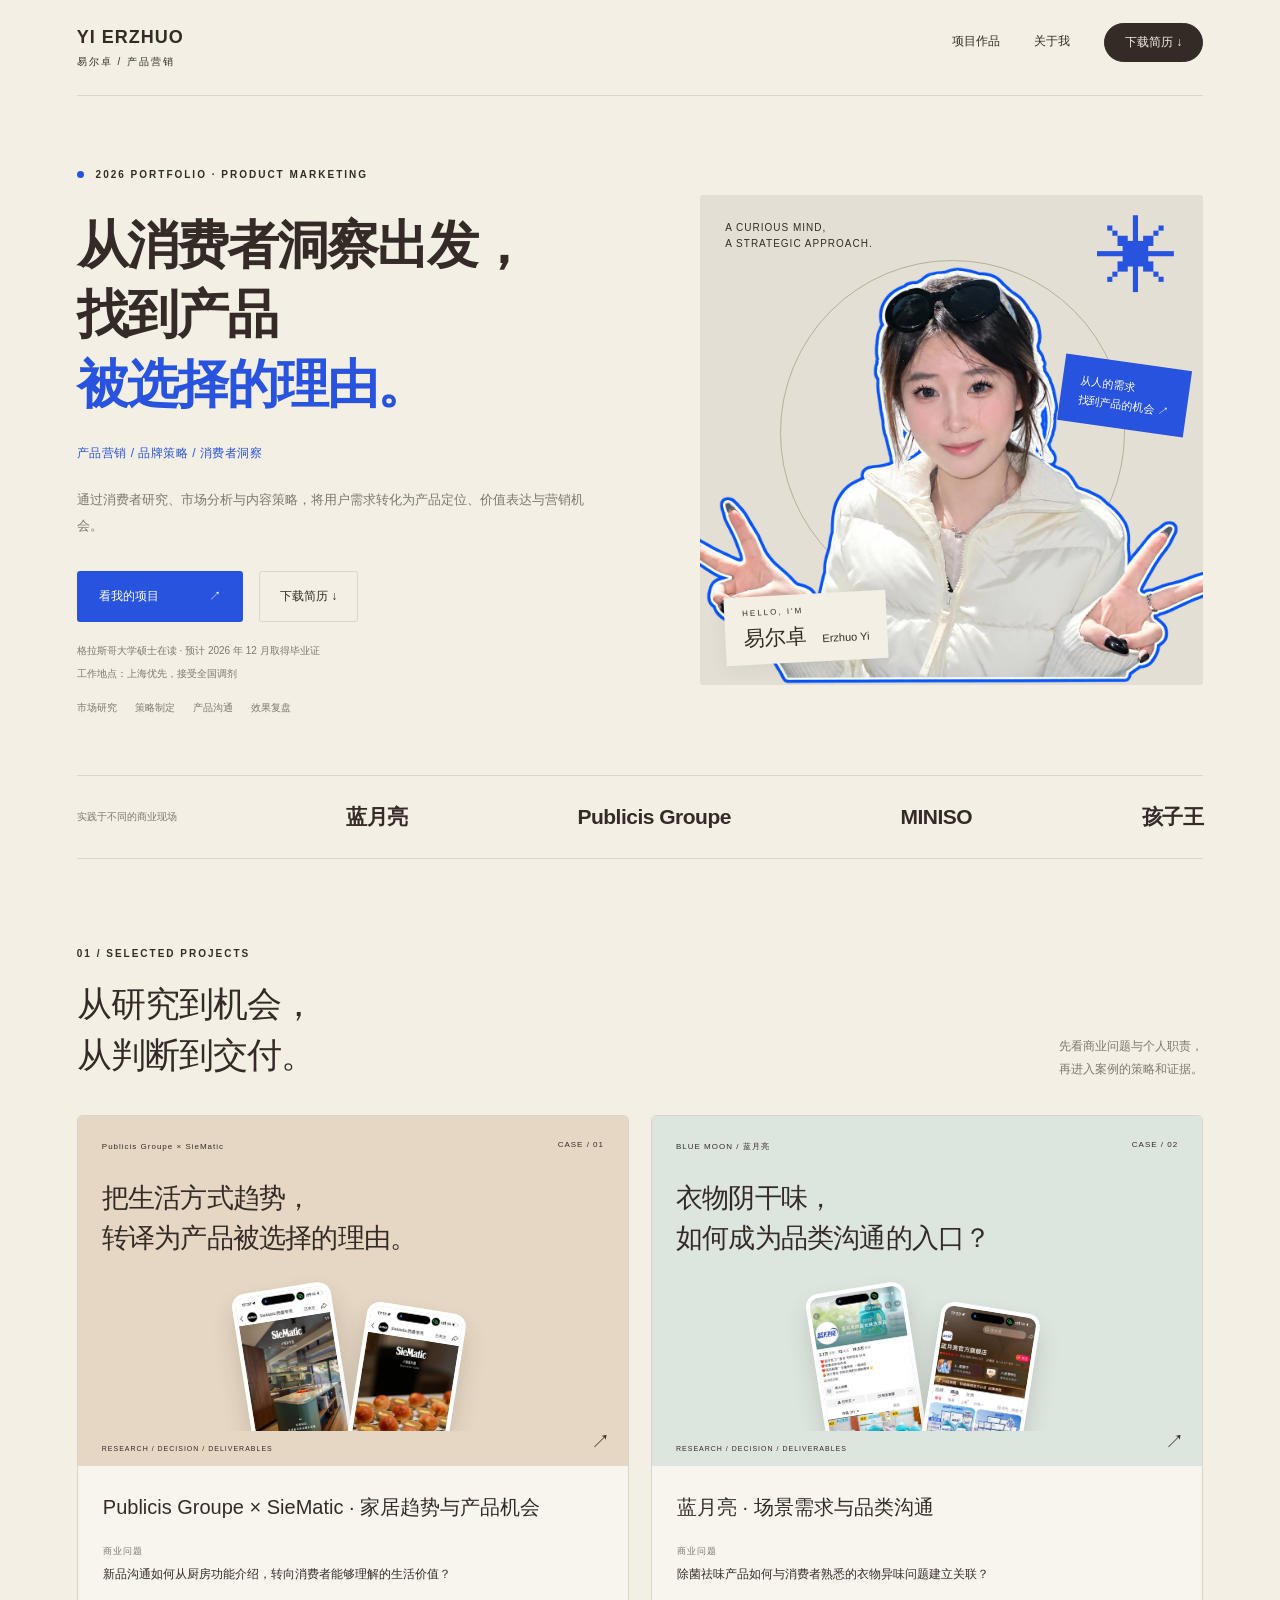
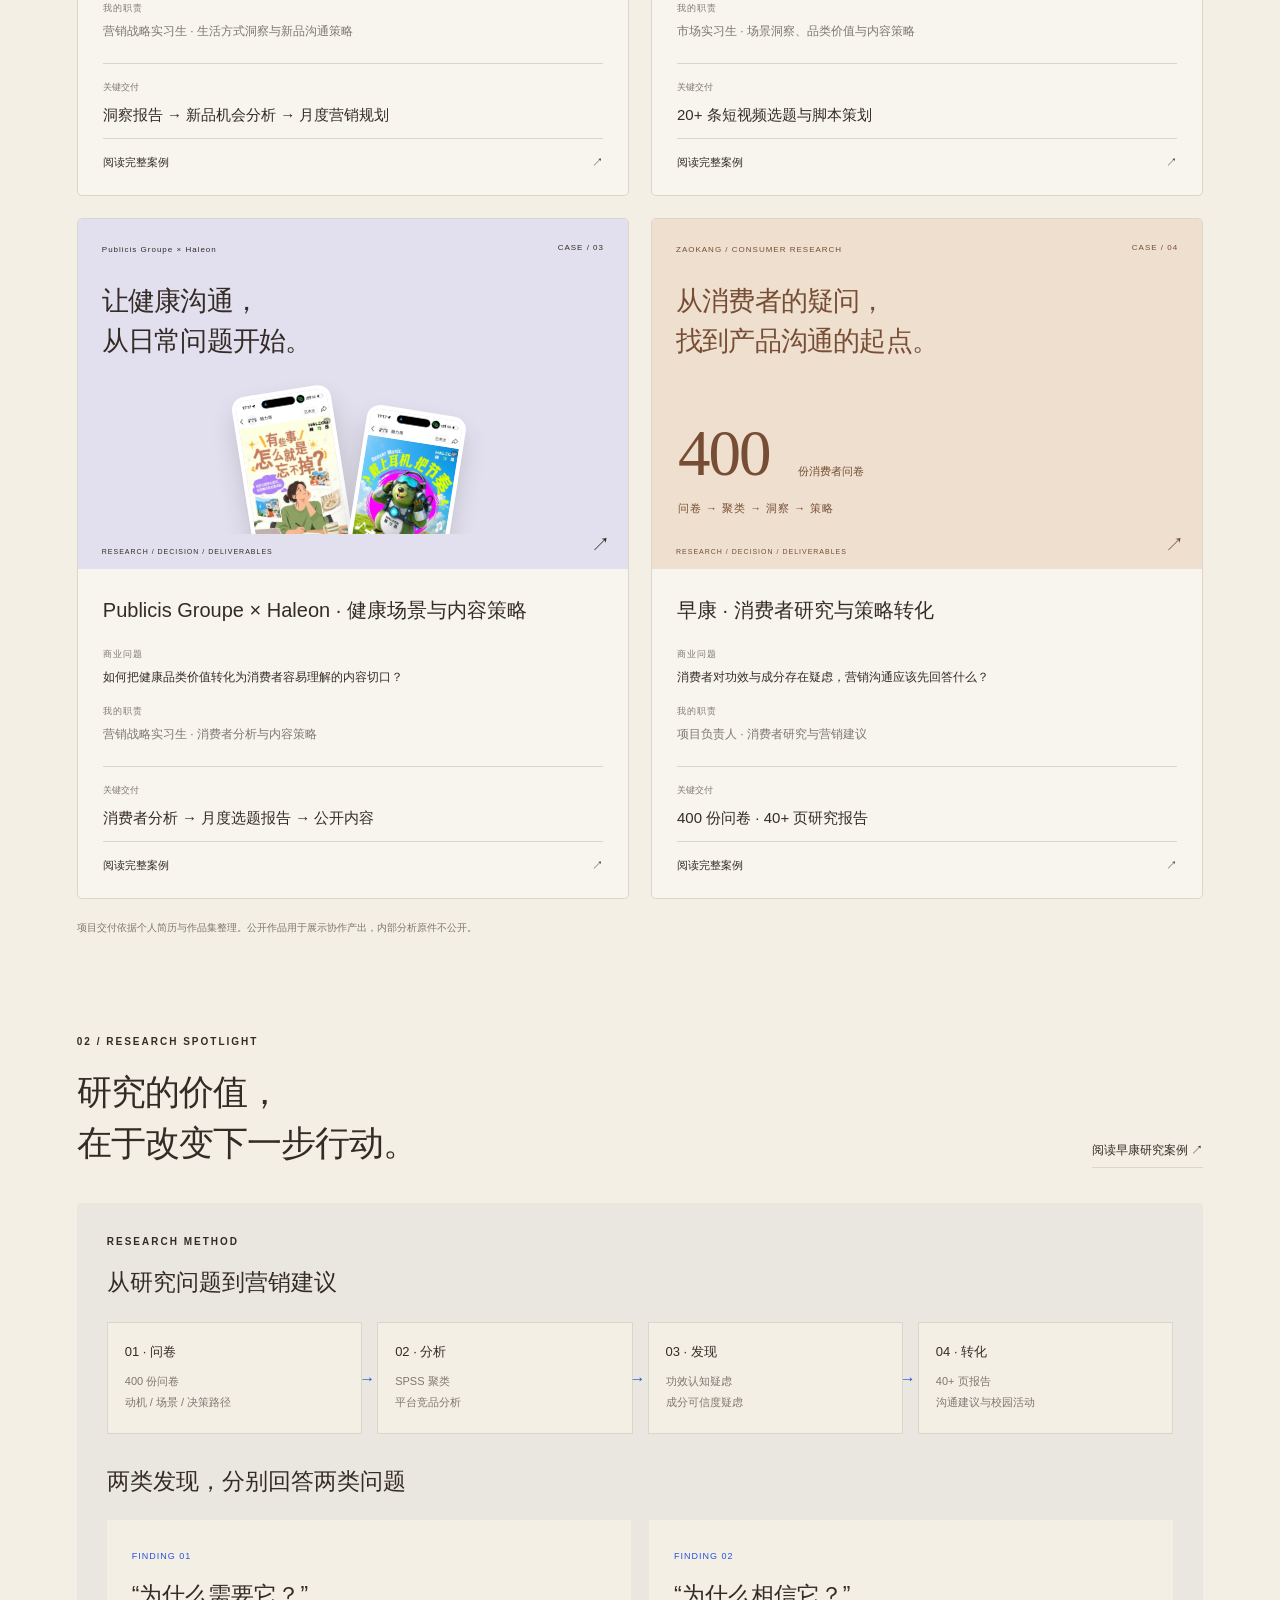
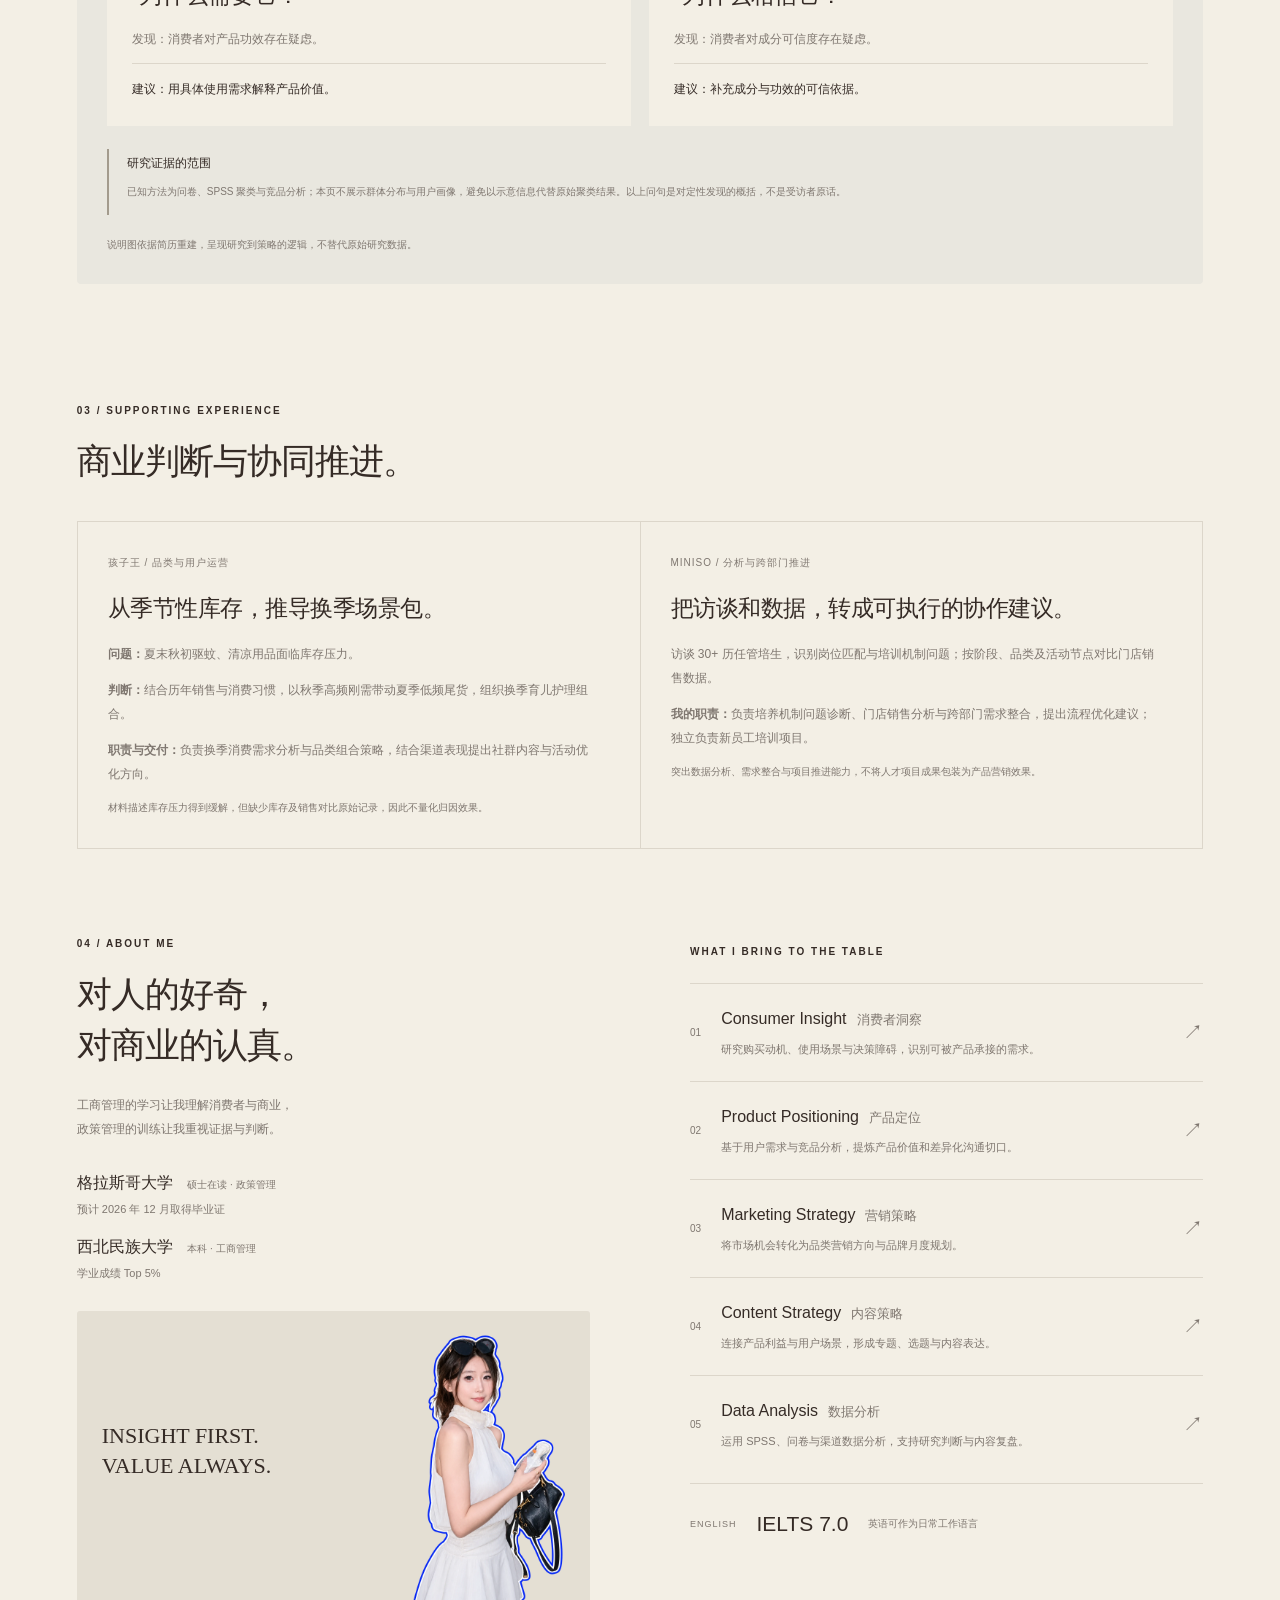
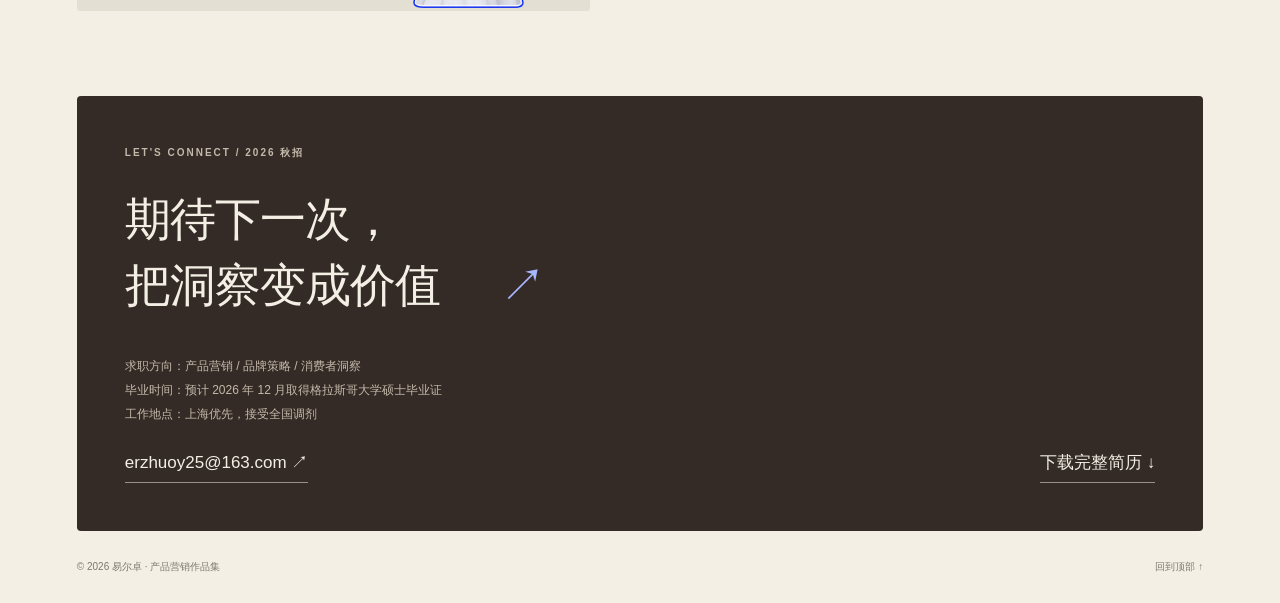
==== index.html @ 016880a9 "Restore the selected product marketing and project scope portfolio version" ====
<!DOCTYPE html><html lang="zh-CN"><head><meta charset="utf-8"><meta name="viewport" content="width=device-width,initial-scale=1"><meta name="description" content="易尔卓的产品营销作品集：消费者研究、家居趋势与产品机会、品牌策略与营销实践。"><meta name="theme-color" content="#f3efe5"><title>易尔卓 · 产品营销作品集</title><link rel="stylesheet" href="style.css?v=restore8ede692"></head><body><header><a href="#" class="wordmark">YI ERZHUO<span>易尔卓 / 产品营销</span></a><nav aria-label="主导航"><a href="#projects">项目作品</a><a href="#capabilities">关于我</a><a class="resume-nav" href="assets/yi-erzhuo-resume.pdf" download>下载简历 ↓</a></nav></header><main><section class="hero"><div class="hero-copy"><p class="eyebrow"><i></i> 2026 PORTFOLIO · PRODUCT MARKETING</p><h1>从消费者洞察出发，<br>找到产品<br><span class="blue">被选择的理由。</span></h1><p class="positioning">产品营销 / 品牌策略 / 消费者洞察</p><p class="hero-description">通过消费者研究、市场分析与内容策略，将用户需求转化为产品定位、价值表达与营销机会。</p><div class="hero-actions-new"><a class="primary" href="#projects">看我的项目 <span>↗</span></a><a class="resume-button" href="assets/yi-erzhuo-resume.pdf" download>下载简历 ↓</a></div><p class="graduation">格拉斯哥大学硕士在读 · 预计 2026 年 12 月取得毕业证</p><p class="location">工作地点：上海优先，接受全国调剂</p><div class="focus-words"><span>市场研究</span><span>策略制定</span><span>产品沟通</span><span>效果复盘</span></div></div><div class="hero-portrait"><span class="portrait-top">A CURIOUS MIND,<br>A STRATEGIC APPROACH.</span><span class="portrait-orbit"></span><span class="big-star">✳︎</span><img src="assets/slide-1-1.webp" alt="易尔卓个人照片" fetchpriority="high"><div class="portrait-caption"><span>HELLO, I'M</span><strong>易尔卓 <small>Erzhuo Yi</small></strong></div><span class="portrait-sticker">从人的需求<br>找到产品的机会 ↗</span></div></section>
<div class="brand-strip"><span>实践于不同的商业现场</span><strong>蓝月亮</strong><strong>Publicis Groupe</strong><strong>MINISO</strong><strong>孩子王</strong></div><section id="projects" class="section"><div class="section-title"><div><p class="eyebrow">01 / SELECTED PROJECTS</p><h2>从研究到机会，<br>从判断到交付。</h2></div><p>先看商业问题与个人职责，<br>再进入案例的策略和证据。</p></div><div class="project-grid revised-projects"><article class="project sand"><a class="project-cover" href="cases/siematic/"><div class="cover-top"><span>Publicis Groupe × SieMatic</span><span>CASE / 01</span></div><h3>把生活方式趋势，<br>转译为产品被选择的理由。</h3><div class="cover-art"><img src="assets/slide-6-1.webp" alt="Publicis Groupe × SieMatic公开作品" loading="lazy"><img src="assets/slide-6-2.webp" alt="Publicis Groupe × SieMatic公开作品" loading="lazy"></div><span class="cover-label">RESEARCH / DECISION / DELIVERABLES</span><span class="cover-arrow">↗</span></a><div class="project-body"><h3>Publicis Groupe × SieMatic · 家居趋势与产品机会</h3><p class="card-problem"><span>商业问题</span>新品沟通如何从厨房功能介绍，转向消费者能够理解的生活价值？</p><p class="card-role"><span>我的职责</span>营销战略实习生 · 生活方式洞察与新品沟通策略</p><div class="deliverable"><span>关键交付</span><strong>洞察报告 → 新品机会分析 → 月度营销规划</strong></div><a class="case-link" href="cases/siematic/">阅读完整案例 <span>↗</span></a></div></article><article class="project mint"><a class="project-cover" href="cases/moon/"><div class="cover-top"><span>BLUE MOON / 蓝月亮</span><span>CASE / 02</span></div><h3>衣物阴干味，<br>如何成为品类沟通的入口？</h3><div class="cover-art"><img src="assets/slide-5-1.webp" alt="BLUE MOON / 蓝月亮公开作品" loading="lazy"><img src="assets/slide-5-2.webp" alt="BLUE MOON / 蓝月亮公开作品" loading="lazy"></div><span class="cover-label">RESEARCH / DECISION / DELIVERABLES</span><span class="cover-arrow">↗</span></a><div class="project-body"><h3>蓝月亮 · 场景需求与品类沟通</h3><p class="card-problem"><span>商业问题</span>除菌祛味产品如何与消费者熟悉的衣物异味问题建立关联？</p><p class="card-role"><span>我的职责</span>市场实习生 · 场景洞察、品类价值与内容策略</p><div class="deliverable"><span>关键交付</span><strong>20+ 条短视频选题与脚本策划</strong></div><a class="case-link" href="cases/moon/">阅读完整案例 <span>↗</span></a></div></article><article class="project lavender"><a class="project-cover" href="cases/haleon/"><div class="cover-top"><span>Publicis Groupe × Haleon</span><span>CASE / 03</span></div><h3>让健康沟通，<br>从日常问题开始。</h3><div class="cover-art"><img src="assets/slide-7-1.webp" alt="Publicis Groupe × Haleon公开作品" loading="lazy"><img src="assets/slide-7-2.webp" alt="Publicis Groupe × Haleon公开作品" loading="lazy"></div><span class="cover-label">RESEARCH / DECISION / DELIVERABLES</span><span class="cover-arrow">↗</span></a><div class="project-body"><h3>Publicis Groupe × Haleon · 健康场景与内容策略</h3><p class="card-problem"><span>商业问题</span>如何把健康品类价值转化为消费者容易理解的内容切口？</p><p class="card-role"><span>我的职责</span>营销战略实习生 · 消费者分析与内容策略</p><div class="deliverable"><span>关键交付</span><strong>消费者分析 → 月度选题报告 → 公开内容</strong></div><a class="case-link" href="cases/haleon/">阅读完整案例 <span>↗</span></a></div></article><article class="project goji-theme"><a class="project-cover" href="cases/goji/"><div class="cover-top"><span>ZAOKANG / CONSUMER RESEARCH</span><span>CASE / 04</span></div><h3>从消费者的疑问，<br>找到产品沟通的起点。</h3><div class="research-cover"><span>400 <small>份消费者问卷</small></span><div>问卷 → 聚类 → 洞察 → 策略</div></div><span class="cover-label">RESEARCH / DECISION / DELIVERABLES</span><span class="cover-arrow">↗</span></a><div class="project-body"><h3>早康 · 消费者研究与策略转化</h3><p class="card-problem"><span>商业问题</span>消费者对功效与成分存在疑虑，营销沟通应该先回答什么？</p><p class="card-role"><span>我的职责</span>项目负责人 · 消费者研究与营销建议</p><div class="deliverable"><span>关键交付</span><strong>400 份问卷 · 40+ 页研究报告</strong></div><a class="case-link" href="cases/goji/">阅读完整案例 <span>↗</span></a></div></article></div><p class="confidential">项目交付依据个人简历与作品集整理。公开作品用于展示协作产出，内部分析原件不公开。</p></section><section id="research" class="section research-feature"><div class="section-title"><div><p class="eyebrow">02 / RESEARCH SPOTLIGHT</p><h2>研究的价值，<br>在于改变下一步行动。</h2></div><a class="text-link" href="cases/goji/">阅读早康研究案例 ↗</a></div><section class="case-visual"><p class="eyebrow">RESEARCH METHOD</p><h3>从研究问题到营销建议</h3><div class="process-flow"><div><b>01 · 问卷</b><span>400 份问卷<br>动机 / 场景 / 决策路径</span></div><div><b>02 · 分析</b><span>SPSS 聚类<br>平台竞品分析</span></div><div><b>03 · 发现</b><span>功效认知疑虑<br>成分可信度疑虑</span></div><div><b>04 · 转化</b><span>40+ 页报告<br>沟通建议与校园活动</span></div></div><h3>两类发现，分别回答两类问题</h3><div class="finding-grid"><article><span>FINDING 01</span><h4>“为什么需要它？”</h4><p>发现：消费者对产品功效存在疑虑。</p><div>建议：用具体使用需求解释产品价值。</div></article><article><span>FINDING 02</span><h4>“为什么相信它？”</h4><p>发现：消费者对成分可信度存在疑虑。</p><div>建议：补充成分与功效的可信依据。</div></article></div><div class="research-boundary"><strong>研究证据的范围</strong><p>已知方法为问卷、SPSS 聚类与竞品分析；本页不展示群体分布与用户画像，避免以示意信息代替原始聚类结果。以上问句是对定性发现的概括，不是受访者原话。</p></div><p class="visual-caption">说明图依据简历重建，呈现研究到策略的逻辑，不替代原始研究数据。</p></section></section><section class="section"><div class="section-title"><div><p class="eyebrow">03 / SUPPORTING EXPERIENCE</p><h2>商业判断与协同推进。</h2></div></div><div class="support-grid compact-support"><article class="support"><span class="small-no">孩子王 / 品类与用户运营</span><h3>从季节性库存，推导换季场景包。</h3><p><strong>问题：</strong>夏末秋初驱蚊、清凉用品面临库存压力。</p><p><strong>判断：</strong>结合历年销售与消费习惯，以秋季高频刚需带动夏季低频尾货，组织换季育儿护理组合。</p><p><strong>职责与交付：</strong>负责换季消费需求分析与品类组合策略，结合渠道表现提出社群内容与活动优化方向。</p><p class="support-foot">材料描述库存压力得到缓解，但缺少库存及销售对比原始记录，因此不量化归因效果。</p></article><article class="support"><span class="small-no">MINISO / 分析与跨部门推进</span><h3>把访谈和数据，转成可执行的协作建议。</h3><p>访谈 30+ 历任管培生，识别岗位匹配与培训机制问题；按阶段、品类及活动节点对比门店销售数据。</p><p><strong>我的职责：</strong>负责培养机制问题诊断、门店销售分析与跨部门需求整合，提出流程优化建议；独立负责新员工培训项目。</p><p class="support-foot">突出数据分析、需求整合与项目推进能力，不将人才项目成果包装为产品营销效果。</p></article></div></section><section id="capabilities" class="section about"><div class="about-left"><p class="eyebrow">04 / ABOUT ME</p><h2>对人的好奇，<br>对商业的认真。</h2><p>工商管理的学习让我理解消费者与商业，<br>政策管理的训练让我重视证据与判断。</p><div class="education"><h3>格拉斯哥大学 <span>硕士在读 · 政策管理</span></h3><p>预计 2026 年 12 月取得毕业证</p><h3>西北民族大学 <span>本科 · 工商管理</span></h3><p>学业成绩 Top 5%</p></div><div class="about-photo"><img src="assets/slide-2-1.webp" alt="易尔卓个人照片" loading="lazy"><span>INSIGHT FIRST.<br>VALUE ALWAYS.</span></div></div><div class="abilities"><p class="eyebrow">WHAT I BRING TO THE TABLE</p><div class="ability"><span>01</span><div><h3><span class="ability-en">Consumer Insight</span><span class="ability-cn">消费者洞察</span></h3><p>研究购买动机、使用场景与决策障碍，识别可被产品承接的需求。</p></div><span class="ability-mark">↗</span></div><div class="ability"><span>02</span><div><h3><span class="ability-en">Product Positioning</span><span class="ability-cn">产品定位</span></h3><p>基于用户需求与竞品分析，提炼产品价值和差异化沟通切口。</p></div><span class="ability-mark">↗</span></div><div class="ability"><span>03</span><div><h3><span class="ability-en">Marketing Strategy</span><span class="ability-cn">营销策略</span></h3><p>将市场机会转化为品类营销方向与品牌月度规划。</p></div><span class="ability-mark">↗</span></div><div class="ability"><span>04</span><div><h3><span class="ability-en">Content Strategy</span><span class="ability-cn">内容策略</span></h3><p>连接产品利益与用户场景，形成专题、选题与内容表达。</p></div><span class="ability-mark">↗</span></div><div class="ability"><span>05</span><div><h3><span class="ability-en">Data Analysis</span><span class="ability-cn">数据分析</span></h3><p>运用 SPSS、问卷与渠道数据分析，支持研究判断与内容复盘。</p></div><span class="ability-mark">↗</span></div><div class="language"><span>ENGLISH</span><strong>IELTS 7.0</strong><p>英语可作为日常工作语言</p></div></div></section>
<section id="contact" class="contact"><p class="eyebrow">LET'S CONNECT / 2026 秋招</p><h2>期待下一次，<br>把洞察变成价值<span>↗</span></h2><p class="contact-details">求职方向：产品营销 / 品牌策略 / 消费者洞察<br>毕业时间：预计 2026 年 12 月取得格拉斯哥大学硕士毕业证<br>工作地点：上海优先，接受全国调剂</p><div class="contact-bottom"><a href="mailto:erzhuoy25@163.com">erzhuoy25@163.com ↗</a><a href="assets/yi-erzhuo-resume.pdf" download>下载完整简历 ↓</a></div></section></main><footer><span>© 2026 易尔卓 · 产品营销作品集</span><a href="#">回到顶部 ↑</a></footer></body></html>
---- style.css ----
:root{--paper:#f3efe5;--ink:#352b26;--muted:#7f7770;--blue:#2853de;--line:#dcd6ca}*{box-sizing:border-box}html{scroll-behavior:smooth;scroll-padding-top:88px}body{margin:0;background:var(--paper);color:var(--ink);font-family:Arial,"PingFang SC","Microsoft YaHei",sans-serif;-webkit-font-smoothing:antialiased}button,a{-webkit-tap-highlight-color:transparent}a{color:inherit;text-decoration:none}button{font:inherit;cursor:pointer}header,main,footer{max-width:1260px;margin:auto}header{height:96px;display:flex;justify-content:space-between;align-items:center;border-bottom:1px solid var(--line)}.wordmark{font-size:18px;letter-spacing:1px;font-weight:750}.wordmark span{display:block;font-size:10px;font-weight:400;letter-spacing:2px;margin-top:7px}nav{display:flex;gap:34px;font-size:12px}nav a:last-child{border:1px solid var(--ink);border-radius:25px;padding:10px 20px;margin-top:-10px}a:hover{color:var(--blue)}.hero{display:grid;grid-template-columns:1.15fr 1fr;gap:45px;padding:70px 0 60px;align-items:center}.eyebrow{font-size:10px;font-weight:600;letter-spacing:2px;line-height:1.7;margin:0}.eyebrow i{width:7px;height:7px;background:var(--blue);display:inline-block;border-radius:50%;margin-right:7px}h1{font-size:clamp(45px,5.2vw,74px);letter-spacing:-3px;line-height:1.24;font-weight:600;margin:27px 0}.blue{color:var(--blue)}.hero-description{font-size:13px;line-height:2;color:var(--muted);margin:25px 0 32px}.primary{display:inline-flex;gap:50px;background:var(--blue);color:#fff;padding:17px 22px;border-radius:3px;font-size:12px}.primary:hover{background:var(--ink);color:#fff}.hero-note{font-size:10px;color:var(--muted);display:inline-block;margin-left:20px}.hero-portrait{height:490px;background:#e3dfd4;border-radius:3px;position:relative;overflow:hidden}.portrait-top{position:absolute;left:25px;top:25px;font-size:10px;line-height:1.6;letter-spacing:1px;z-index:2}.portrait-orbit{position:absolute;width:345px;height:345px;border:1px solid #b7ae9d;border-radius:50%;top:65px;left:calc(50% - 172px)}.hero-portrait>img{position:absolute;width:125%;left:-12.5%;bottom:0;object-fit:contain;z-index:1}.big-star{position:absolute;right:24px;top:18px;font-size:82px;color:var(--blue);font-family:Georgia,serif;font-weight:400}.portrait-caption{position:absolute;bottom:23px;left:25px;z-index:3;background:var(--paper);padding:12px 18px;transform:rotate(-3deg);box-shadow:0 5px 20px #352b2610}.portrait-caption>span{display:block;font-size:8px;letter-spacing:2px;margin-bottom:7px}.portrait-caption strong{font-size:21px;font-weight:500}.portrait-caption small{font-size:11px;margin-left:10px}.portrait-sticker{position:absolute;right:15px;top:167px;background:var(--blue);color:#fff;font-size:11px;line-height:1.7;padding:15px 18px;transform:rotate(8deg);z-index:2}.brand-strip{display:flex;align-items:center;justify-content:space-between;padding:27px 0;border-top:1px solid var(--line);border-bottom:1px solid var(--line);gap:15px}.brand-strip>span{color:var(--muted);font-size:10px}.brand-strip strong{font-size:21px;font-weight:600;letter-spacing:-.5px}.section{padding-top:86px}.section-title{display:flex;justify-content:space-between;align-items:flex-end;gap:30px;margin-bottom:35px}h2{font-size:35px;line-height:1.45;font-weight:500;letter-spacing:-1px;margin:17px 0 0}.section-title>p{font-size:12px;color:var(--muted);line-height:1.9;margin:0}.project-grid{display:grid;grid-template-columns:repeat(3,1fr);gap:22px}.project{border:1px solid var(--line);border-radius:5px;overflow:hidden;background:#f8f5ef;transition:transform .2s,box-shadow .2s}.project:hover{transform:translateY(-4px);box-shadow:0 14px 30px #352b2609}.project-cover{width:100%;border:0;text-align:left;display:block;position:relative;padding:24px;height:350px;overflow:hidden;color:var(--ink)}.mint .project-cover{background:#dce6df}.sand .project-cover{background:#e5d7c3}.lavender .project-cover{background:#e2e0ef}.cover-top{display:flex;justify-content:space-between;font-size:8px;letter-spacing:1px}.project-cover>h3{font-weight:500;font-size:25px;line-height:1.5;margin:24px 0 0;position:relative;z-index:2;letter-spacing:-.8px}.cover-art{position:absolute;top:147px;right:30px;left:25px;height:220px;display:flex;justify-content:center;gap:13px}.cover-art img{width:100px;object-fit:cover;object-position:top;border:4px solid #fff;border-radius:13px;box-shadow:0 15px 25px #352b2630;transform:rotate(-9deg) translateY(15px);height:215px}.cover-art img+img{transform:rotate(9deg) translateY(35px)}.cover-label{position:absolute;bottom:0;left:0;right:0;padding:14px 24px;background:inherit;font-size:7px;letter-spacing:1px;z-index:3}.cover-arrow{position:absolute;bottom:11px;right:18px;font-size:19px;z-index:4}.project-body{padding:25px}.tags{color:var(--muted);font-size:9px;letter-spacing:.3px;margin:0}h3{font-size:19px;font-weight:500;line-height:1.5;margin:15px 0 10px}.summary{font-size:12px;color:var(--muted);line-height:1.9;margin:0;min-height:68px}.metrics{display:flex;gap:28px;margin-top:24px}.metrics strong{display:block;font-size:30px;font-weight:500;letter-spacing:-1px}.metrics span{font-size:9px;display:block;margin-top:7px;color:var(--muted)}.metric-note{font-size:9px;color:var(--muted);margin:14px 0 19px}.case-link{display:flex;justify-content:space-between;background:transparent;border:0;border-top:1px solid var(--line);padding:16px 0 0;font-size:11px;width:100%;color:var(--ink)}.case-link:hover{color:var(--blue)}.confidential{font-size:10px;color:var(--muted);line-height:1.8;margin-top:20px}.support-grid{display:grid;grid-template-columns:1fr 1fr;border-top:1px solid var(--line);border-left:1px solid var(--line)}.support{padding:35px;border-right:1px solid var(--line);border-bottom:1px solid var(--line)}.small-no{font-size:10px;color:var(--muted);letter-spacing:1px}.support h3{font-size:25px;line-height:1.6;margin:20px 0 15px;letter-spacing:-.5px}.support>p{font-size:12px;line-height:2;color:var(--muted);max-width:490px}.strategy{font-size:12px;background:#e9e4d9;padding:14px 15px;margin:21px 0}.strategy span{font-size:9px;color:var(--muted);margin-right:20px}.support-result{display:flex;gap:28px;flex-wrap:wrap;margin:25px 0 23px}.support-result strong{font-size:28px;font-weight:500;letter-spacing:-1px}.support-result small{display:block;font-size:10px;font-weight:400;letter-spacing:0;color:var(--muted);margin-top:6px}.support-foot{font-size:9px;color:var(--muted);line-height:1.8}.collab-step{display:flex;gap:18px;align-items:flex-start;margin:20px 0}.collab-step>span{font-size:10px;color:var(--blue);border:1px solid #aeb9e1;border-radius:50%;padding:9px;margin-top:2px}.collab-step h4{font-size:14px;font-weight:500;margin:0 0 6px}.collab-step p{font-size:12px;line-height:1.9;color:var(--muted);margin:0}.about{display:grid;grid-template-columns:1fr 1fr;gap:100px;padding-bottom:85px}.about-left>p:not(.eyebrow){font-size:12px;line-height:2;color:var(--muted);margin-top:22px}.education{margin-top:30px}.education h3{font-size:16px;margin:18px 0 7px}.education h3 span{font-size:10px;color:var(--muted);margin-left:10px}.education p{font-size:11px;color:var(--muted);margin:0}.about-photo{height:190px;background:#e4dfd3;position:relative;overflow:hidden;margin-top:30px;border-radius:3px}.about-photo img{position:absolute;height:290px;bottom:-50px;right:20px}.about-photo>span{position:absolute;left:25px;top:57px;font-family:Georgia,serif;font-size:24px;line-height:1.4;z-index:1}.abilities{padding-top:8px}.abilities>.eyebrow{margin-bottom:23px}.ability{display:flex;gap:20px;padding:21px 0;border-top:1px solid var(--line);align-items:center}.ability>span:first-child{font-size:10px;color:var(--muted)}.ability h3{font-size:17px;margin:0 0 8px}.ability p{font-size:11px;color:var(--muted);margin:0;line-height:1.8}.ability-mark{margin-left:auto;color:var(--muted);font-size:20px}.language{border-top:1px solid var(--line);margin-top:10px;padding-top:23px;display:flex;align-items:center;gap:20px;flex-wrap:wrap}.language>span{font-size:9px;letter-spacing:1px;color:var(--muted)}.language strong{font-weight:500;font-size:21px}.language p{font-size:10px;color:var(--muted)}.contact{background:var(--ink);color:var(--paper);padding:48px;border-radius:4px}.contact .eyebrow{color:#c3b9aa}.contact h2{font-size:46px;margin:25px 0 35px}.contact h2>span{color:#a6b6ff;display:inline-block;margin-left:60px}.contact-bottom{display:flex;justify-content:space-between;align-items:center;gap:20px}.contact-bottom a{font-size:17px;border-bottom:1px solid #9b9086;padding-bottom:8px}.contact-bottom>span{font-size:10px;color:#c3b9aa}footer{display:flex;justify-content:space-between;padding:29px 0;font-size:10px;color:var(--muted)}dialog{border:0;border-radius:8px;background:var(--paper);color:var(--ink);padding:42px;width:min(840px,92vw);max-height:88vh}dialog::backdrop{background:#211a17b8;backdrop-filter:blur(6px)}.close{position:absolute;right:13px;top:9px;width:36px;height:36px;background:var(--paper);color:var(--ink);border:1px solid var(--line);border-radius:50%;font-size:23px;z-index:5}dialog h2{font-size:30px;margin-bottom:28px}.case-step{display:flex;gap:22px;border-top:1px solid var(--line);padding:21px 0}.case-step>span{font-size:11px;color:var(--blue);padding-top:6px}.case-step h3{font-size:16px;margin:0 0 9px}.case-step p{font-size:12px;line-height:2;margin:0;color:var(--muted)}.gallery-title{font-size:14px;margin:25px 0 20px}.gallery{display:grid;grid-template-columns:1fr 1fr;gap:20px}.gallery-image{padding:0;border:1px solid var(--line);background:#fff;overflow:hidden;border-radius:4px}.gallery-image img{width:100%;display:block}.case-note{border-top:1px solid var(--line);padding-top:20px;font-size:10px;color:var(--muted);line-height:1.9;margin:25px 0 0}#image-dialog{padding:0;background:#fff;width:min(570px,92vw);max-height:94vh}#full-image{display:block;width:100%}:focus-visible{outline:2px solid var(--blue);outline-offset:5px}@media(max-width:1400px){header,main,footer{margin-left:6%;margin-right:6%}.hero-note{display:block;margin:15px 0 0}}@media(max-width:1000px){.hero-portrait{height:420px}.hero h1{font-size:53px}.project-grid{grid-template-columns:1fr 1fr}.project:last-child{grid-column:1/-1;display:grid;grid-template-columns:1fr 1fr}.project:last-child .project-cover{height:100%;min-height:350px}.about{gap:40px}.brand-strip strong{font-size:17px}}@media(max-width:650px){header,main,footer{margin-left:6%;margin-right:6%}header{height:82px}.wordmark{font-size:15px}.wordmark span{font-size:8px;letter-spacing:1px}nav{gap:14px;font-size:10px}nav a:last-child{border:0;padding:0;margin:0}.hero{grid-template-columns:1fr;padding:40px 0;gap:30px}.hero h1{font-size:49px;letter-spacing:-2px}.hero-description{font-size:12px}.hero-note{display:inline-block;margin-left:12px;font-size:8px}.hero-portrait{height:370px}.hero-portrait>img{width:115%;left:-7.5%}.portrait-orbit{width:270px;height:270px;left:calc(50% - 135px);top:60px}.portrait-sticker{top:136px;font-size:9px;padding:10px}.big-star{font-size:62px}.portrait-top{font-size:8px}.brand-strip{flex-wrap:wrap;justify-content:flex-start;gap:20px;padding:22px 0}.brand-strip>span{width:100%;font-size:9px}.brand-strip strong{font-size:14px}.section{padding-top:56px}.section-title{display:block;margin-bottom:25px}h2{font-size:28px}.section-title>p{font-size:11px;margin-top:17px}.project-grid{grid-template-columns:1fr;gap:23px}.project:last-child{display:block;grid-column:auto}.project-cover,.project:last-child .project-cover{height:350px}.project-cover h3{font-size:27px}.cover-art{gap:20px}.cover-art img{width:113px;height:245px}.summary{min-height:0}.project-body{padding:24px}.support-grid{grid-template-columns:1fr}.support{padding:25px}.support h3{font-size:23px}.support-result{gap:22px}.support-result strong{font-size:25px}.about{grid-template-columns:1fr;gap:35px;padding-bottom:55px}.education h3 span{font-size:9px}.about-photo{height:175px}.abilities{padding-top:0}.contact{padding:30px 24px}.contact h2{font-size:29px;margin:20px 0 28px}.contact h2>span{margin-left:10px}.contact-bottom{display:block}.contact-bottom>a{font-size:15px}.contact-bottom>span{display:block;margin-top:20px;font-size:9px}footer{font-size:9px}dialog{padding:30px 22px}dialog h2{font-size:25px}.case-step{gap:13px}.gallery{gap:10px}.eyebrow{font-size:9px;letter-spacing:1.5px}}@media(prefers-reduced-motion:reduce){html{scroll-behavior:auto}.project{transition:none}}
.project-cover{display:flex;flex-direction:column;align-items:stretch;justify-content:flex-start}.big-star{font-variant-emoji:text}.cover-art{top:160px}
.about-photo{height:300px}.about-photo img{height:280px;max-width:55%;width:auto;object-fit:contain;bottom:0;right:12px}.about-photo>span{top:110px;font-size:22px}@media(max-width:650px){.about-photo{height:260px}.about-photo img{height:240px;max-width:55%;right:4px}.about-photo>span{left:18px;top:95px;font-size:18px}}
/* Recruiting portfolio: clear deliverables and shareable case studies. */
.hero h1{font-size:clamp(40px,4.1vw,59px);line-height:1.32;letter-spacing:-2px}.positioning{font-size:12px;color:var(--blue);letter-spacing:.5px;margin:20px 0 0}.hero-description{max-width:510px}.hero-actions-new{display:flex;gap:16px;align-items:center;flex-wrap:wrap}.resume-button{border:1px solid var(--line);padding:16px 20px;font-size:12px;border-radius:3px}.graduation,.location{font-size:10px;color:var(--muted);line-height:1.8}.graduation{margin:20px 0 5px}.location{margin:0}.focus-words{display:flex;gap:18px;margin-top:18px;font-size:10px;color:var(--muted)}.revised-projects{grid-template-columns:1fr 1fr}.revised-projects>.project:last-child{grid-column:auto;display:block}.revised-projects>.project:last-child .project-cover{height:350px;min-height:0}.revised-projects .project-cover h3{font-size:27px}.revised-projects .cover-art{top:156px}.revised-projects .project-body h3{margin:0 0 20px;font-size:21px}.card-problem,.card-role{font-size:12px;line-height:1.9;margin:0 0 14px}.card-role{color:var(--muted)}.card-problem>span,.card-role>span{display:block;font-size:9px;color:var(--muted);letter-spacing:1px;margin-bottom:3px}.deliverable{border-top:1px solid var(--line);padding-top:17px;margin-top:20px;min-height:75px}.deliverable>span{display:block;font-size:9px;color:var(--muted);margin-bottom:8px}.deliverable>strong{font-size:15px;line-height:1.7;font-weight:500}.goji-theme .project-cover{background:#eedfce;color:#774e35}.research-cover{position:absolute;left:26px;bottom:53px;right:25px}.research-cover>span{font-size:65px;font-family:Georgia,serif;letter-spacing:-2px}.research-cover small{font-family:Arial,"Microsoft YaHei",sans-serif;font-size:11px;letter-spacing:0;margin-left:14px}.research-cover>div{font-size:11px;margin-top:10px;letter-spacing:1px}.text-link{font-size:12px;border-bottom:1px solid var(--line);padding:8px 0}.case-visual{background:#e9e7df;padding:30px;border-radius:4px;margin:32px 0}.case-visual>h3{font-size:23px;margin:15px 0 22px}.process-flow{display:grid;grid-template-columns:repeat(4,1fr);gap:15px;margin:22px 0 30px}.process-flow>div{padding:20px 17px;background:var(--paper);position:relative;border:1px solid var(--line)}.process-flow>div:not(:last-child)::after{content:'→';position:absolute;right:-14px;top:43%;color:var(--blue);font-size:16px;z-index:1}.process-flow b{font-size:13px;font-weight:500;display:block;margin-bottom:10px}.process-flow span{font-size:11px;line-height:1.9;color:var(--muted)}.finding-grid{display:grid;grid-template-columns:1fr 1fr;gap:18px}.finding-grid article{background:var(--paper);padding:25px}.finding-grid article>span{font-size:9px;color:var(--blue);letter-spacing:1px}.finding-grid h4{font-size:23px;font-weight:500;margin:17px 0}.finding-grid p{font-size:12px;color:var(--muted);line-height:1.9}.finding-grid article>div{font-size:12px;line-height:1.8;padding-top:15px;border-top:1px solid var(--line)}.research-boundary{margin-top:23px;border-left:2px solid #a39b8d;padding:4px 0 4px 18px}.research-boundary strong{font-size:12px;font-weight:500}.research-boundary p,.visual-caption{font-size:10px;line-height:1.9;color:var(--muted)}.visual-caption{margin:20px 0 0}.compact-support .support{padding:30px}.compact-support h3{font-size:23px}.compact-support .support-foot{font-size:10px;margin-bottom:0}.contact-details{font-size:12px;line-height:2;color:#c3b9aa;margin:0 0 25px}.resume-nav{background:var(--ink);color:var(--paper)}.resume-nav:hover{background:var(--blue);color:white}.case-page header{height:90px}.case-page main{max-width:1100px}.case-hero{padding:45px 0 0}.back-link{display:inline-block;font-size:11px;color:var(--muted);margin-bottom:32px}.case-hero h1{font-size:43px;line-height:1.5;letter-spacing:-1px;margin:20px 0}.case-question{font-size:17px;line-height:1.9;max-width:820px;color:var(--muted)}.case-meta{display:flex;align-items:center;justify-content:space-between;gap:20px;font-size:11px;color:var(--muted);margin:25px 0 0}.share-button{font-size:11px;border:1px solid var(--line);border-radius:22px;padding:11px 18px;color:var(--ink);background:transparent}#share-status{font-size:11px;color:var(--blue);line-height:1.8;min-height:20px;margin:10px 0}#share-status input{width:100%;padding:12px;margin-top:10px;border:1px solid var(--line);background:var(--paper);color:var(--ink)}.role-panel{background:#e6e8de;border:1px solid #d6dacd;padding:29px;margin:25px 0 35px;border-radius:4px}.role-panel h2{font-size:23px;line-height:1.7;margin:12px 0 15px}.role-panel>p:not(.eyebrow){font-size:12px;line-height:2;color:var(--muted);max-width:900px}.role-output{display:flex;align-items:baseline;gap:20px;margin-top:20px;border-top:1px solid #ced4c4;padding-top:18px}.role-output span{font-size:10px;color:var(--muted);flex-shrink:0}.role-output strong{font-size:14px;line-height:1.8;font-weight:500}.chapter-nav{display:flex;gap:24px;font-size:11px;flex-wrap:wrap;position:sticky;top:0;background:var(--paper);padding:19px 0;border-top:1px solid var(--line);border-bottom:1px solid var(--line);z-index:4}.case-reading{max-width:930px;margin:auto}.case-chapter{padding:42px 0 30px;border-bottom:1px solid var(--line);scroll-margin-top:76px}.case-chapter h2{font-size:27px;margin:15px 0 18px}.case-chapter>p:not(.eyebrow){font-size:14px;line-height:2.1;color:var(--muted)}.mapping-table{border:1px solid var(--line);background:var(--paper);font-size:11px}.mapping-head,.mapping-row{display:grid;grid-template-columns:1fr 1.4fr 1.3fr 1.7fr;gap:15px;padding:16px}.mapping-head{background:#dedccc;font-size:10px}.mapping-row{border-top:1px solid var(--line);line-height:1.9;color:var(--muted)}.mapping-row>span:first-child{color:var(--ink)}.case-page .gallery{max-width:760px;margin:25px auto}.case-page .gallery-image{transition:transform .2s}.case-page .gallery-image:hover{transform:translateY(-3px)}.next-case{display:flex;justify-content:space-between;font-size:12px;padding:35px 0 50px}.case-page footer{border-top:1px solid var(--line)}@media(max-width:1000px){.hero h1{font-size:43px}.process-flow{grid-template-columns:1fr 1fr}.process-flow>div:nth-child(2)::after{display:none}.hero{gap:30px}.focus-words{gap:14px}}@media(max-width:650px){.hero h1{font-size:37px;letter-spacing:-1.6px;line-height:1.4}.hero-description{font-size:12px;margin:20px 0 25px}.positioning{font-size:10px}.hero-actions-new{gap:12px}.hero-actions-new .primary{gap:28px}.resume-button{padding:16px;font-size:11px}.revised-projects{grid-template-columns:1fr}.revised-projects .project-cover h3{font-size:25px}.revised-projects .project-body h3{font-size:19px}.revised-projects .deliverable{min-height:0;margin-bottom:20px}.focus-words{font-size:9px;gap:15px}.case-visual{padding:20px;margin:25px 0}.case-visual>h3{font-size:20px}.process-flow{gap:12px}.process-flow>div{padding:16px 12px}.process-flow b{font-size:12px}.process-flow span{font-size:10px}.process-flow>div:not(:last-child)::after{right:-11px;font-size:14px}.finding-grid{grid-template-columns:1fr;gap:13px}.finding-grid article{padding:20px}.finding-grid h4{font-size:21px}.compact-support .support{padding:24px}.contact-details{font-size:11px}.contact-bottom a+a{display:inline-block;margin-top:20px;font-size:13px}.case-page header{height:82px}.case-page nav{font-size:10px}.case-page nav a:last-child{padding:0;margin:0;border:0}.case-hero{padding-top:30px}.case-hero h1{font-size:30px}.case-question{font-size:14px}.case-meta{align-items:flex-start;gap:15px;font-size:10px;line-height:1.8}.share-button{padding:9px 12px;flex-shrink:0;font-size:10px}.role-panel{padding:22px;margin-bottom:25px}.role-panel h2{font-size:19px}.role-output{display:block}.role-output strong{display:block;margin-top:7px;font-size:13px}.chapter-nav{gap:11px 16px;padding:15px 0;font-size:10px}.case-chapter{padding:32px 0 23px;scroll-margin-top:102px}.case-chapter h2{font-size:23px}.case-chapter>p:not(.eyebrow){font-size:13px;line-height:2}.mapping-head{display:none}.mapping-row{grid-template-columns:1fr;gap:6px;padding:17px}.mapping-row>span:first-child{font-size:14px;font-weight:500}.mapping-row>span:nth-child(2)::before{content:'需求：';color:var(--ink)}.mapping-row>span:nth-child(3)::before{content:'产品：';color:var(--ink)}.mapping-row>span:nth-child(4)::before{content:'沟通：';color:var(--ink)}.case-page .gallery{gap:12px}#image-dialog .close{position:fixed;right:6vw;top:5vh}}
/* Existing case frame: project scope and evidence captions. */
.ability h3{line-height:1.6}.ability-en{display:inline-block;font-size:16px;margin-right:10px}.ability-cn{display:inline-block;font-size:13px;color:var(--muted);font-weight:400}.project-scale{padding:30px;background:#ebe8dd;border:1px solid var(--line);border-radius:4px;margin:0 0 35px}.project-scale>h2{font-size:23px;margin:12px 0 25px}.scale-grid{display:grid;grid-template-columns:repeat(auto-fit,minmax(150px,1fr));gap:24px}.scale-grid>div{border-left:1px solid #cfc9bd;padding-left:19px}.scale-grid strong{font-size:39px;font-weight:500;letter-spacing:-1px;display:block;line-height:1.3}.scale-grid span{font-size:11px;display:block;margin-top:10px;line-height:1.8}.scale-grid p{font-size:10px;line-height:1.9;color:var(--muted);margin:8px 0 0}.scale-note{font-size:10px;color:var(--muted);line-height:1.9;margin:25px 0 0;padding-top:20px;border-top:1px solid var(--line)}.strategy-chain{display:flex;align-items:center;justify-content:space-between;gap:12px;font-size:11px;line-height:1.9;margin:20px 0 25px}.strategy-chain>span{flex:1;text-align:center;padding:14px 10px;background:var(--paper);border:1px solid var(--line)}.strategy-chain i{font-style:normal;color:var(--blue)}.evidence-gallery{align-items:start}.evidence-gallery figure{margin:0;min-width:0}.evidence-gallery .gallery-image{width:100%}.evidence-gallery figcaption{padding:20px 0 0}.evidence-gallery figcaption>span{font-size:9px;letter-spacing:1px;color:var(--muted)}.evidence-gallery h3{font-size:17px;margin:10px 0}.evidence-gallery p{font-size:12px;line-height:1.9;color:var(--muted);margin:0}.cover-top{gap:12px}.cover-top>span:first-child{line-height:1.7}.cover-top>span:last-child{white-space:nowrap}.revised-projects .project-body h3{font-size:20px;line-height:1.6}.case-hero h1{font-size:38px}@media(max-width:650px){.ability-en{display:block;font-size:16px;margin:0}.ability-cn{display:block;font-size:12px}.project-scale{padding:22px;margin-bottom:25px}.project-scale>h2{font-size:20px}.scale-grid{grid-template-columns:1fr 1fr;gap:22px 14px}.scale-grid>div{padding-left:12px}.scale-grid strong{font-size:31px}.scale-grid span{font-size:10px}.scale-grid p{font-size:9px}.strategy-chain{display:grid;grid-template-columns:1fr;gap:8px}.strategy-chain i{text-align:center;transform:rotate(90deg)}.strategy-chain>span{padding:10px}.evidence-gallery{grid-template-columns:1fr!important;gap:30px!important;max-width:290px!important}.evidence-gallery figcaption{padding-top:15px}.evidence-gallery p{font-size:11px}.revised-projects .project-body h3{font-size:18px}.case-hero h1{font-size:27px;line-height:1.6}.cover-top{font-size:8px}}
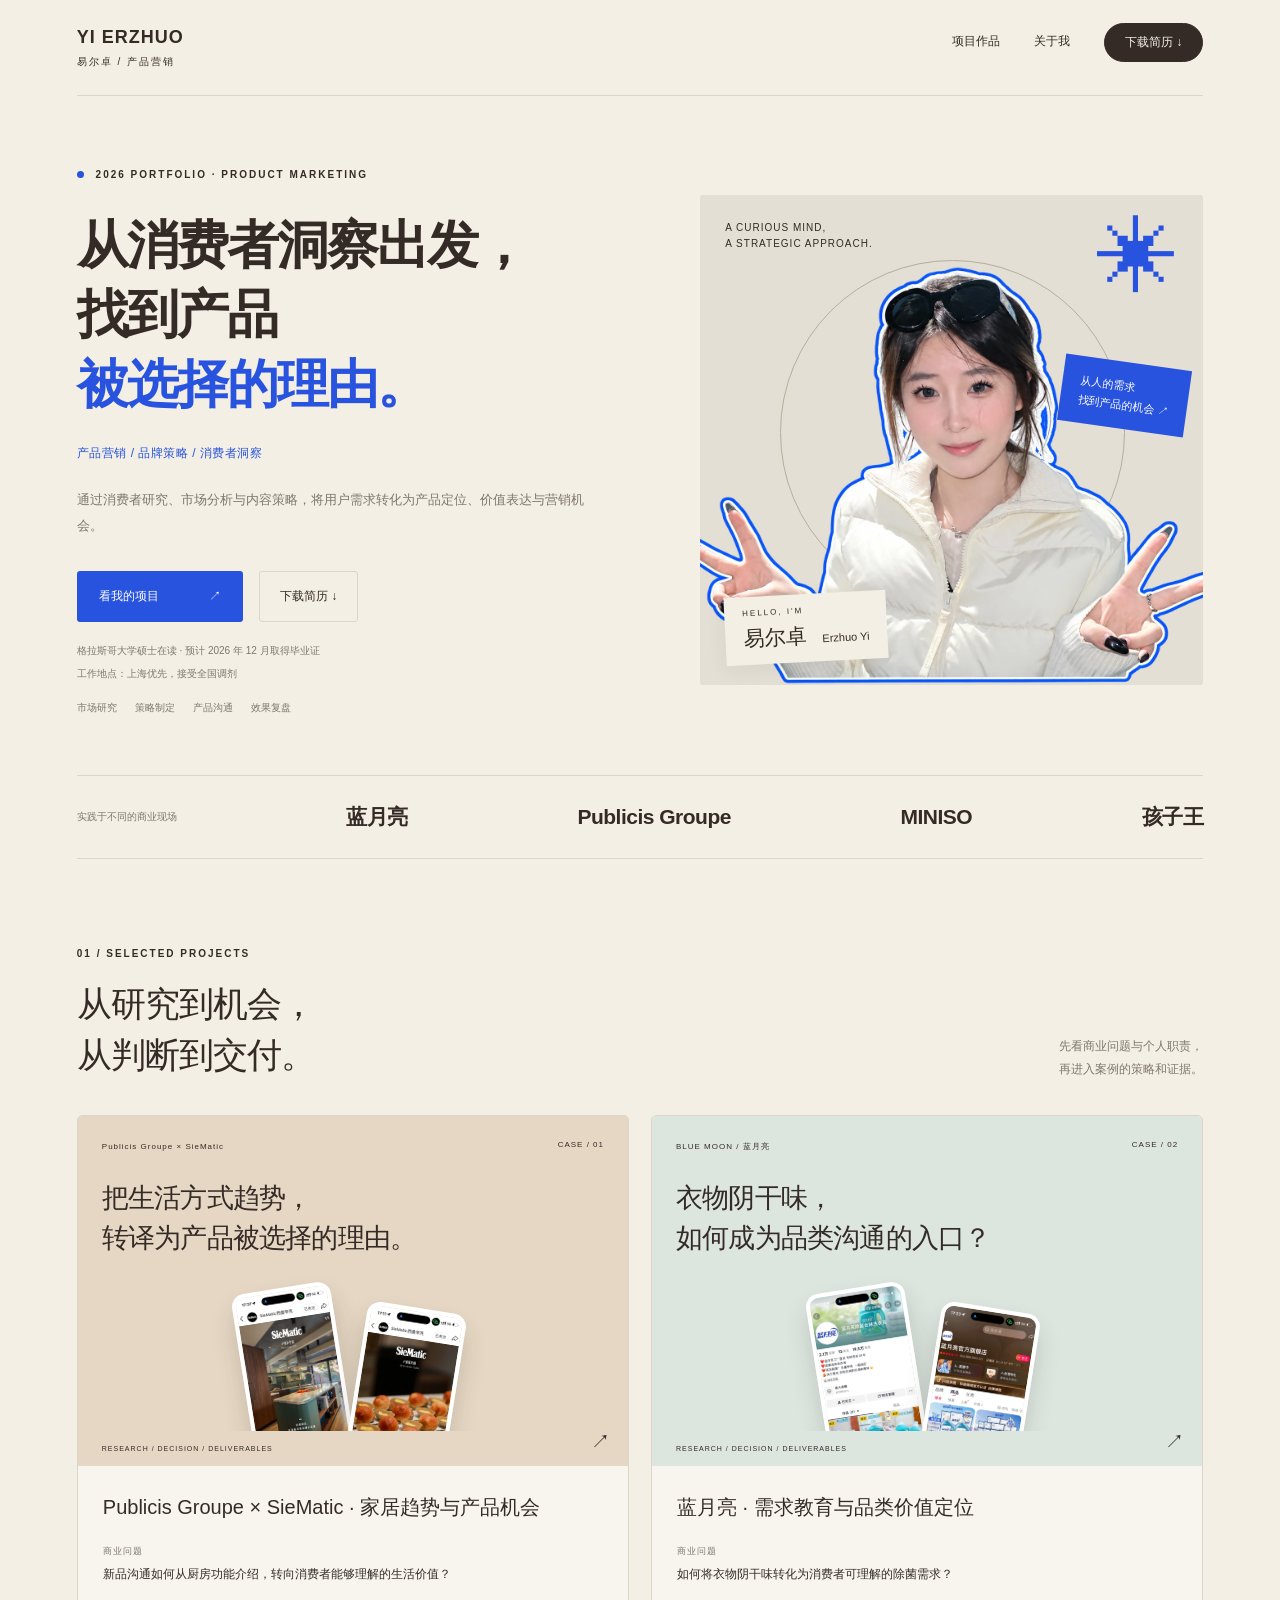
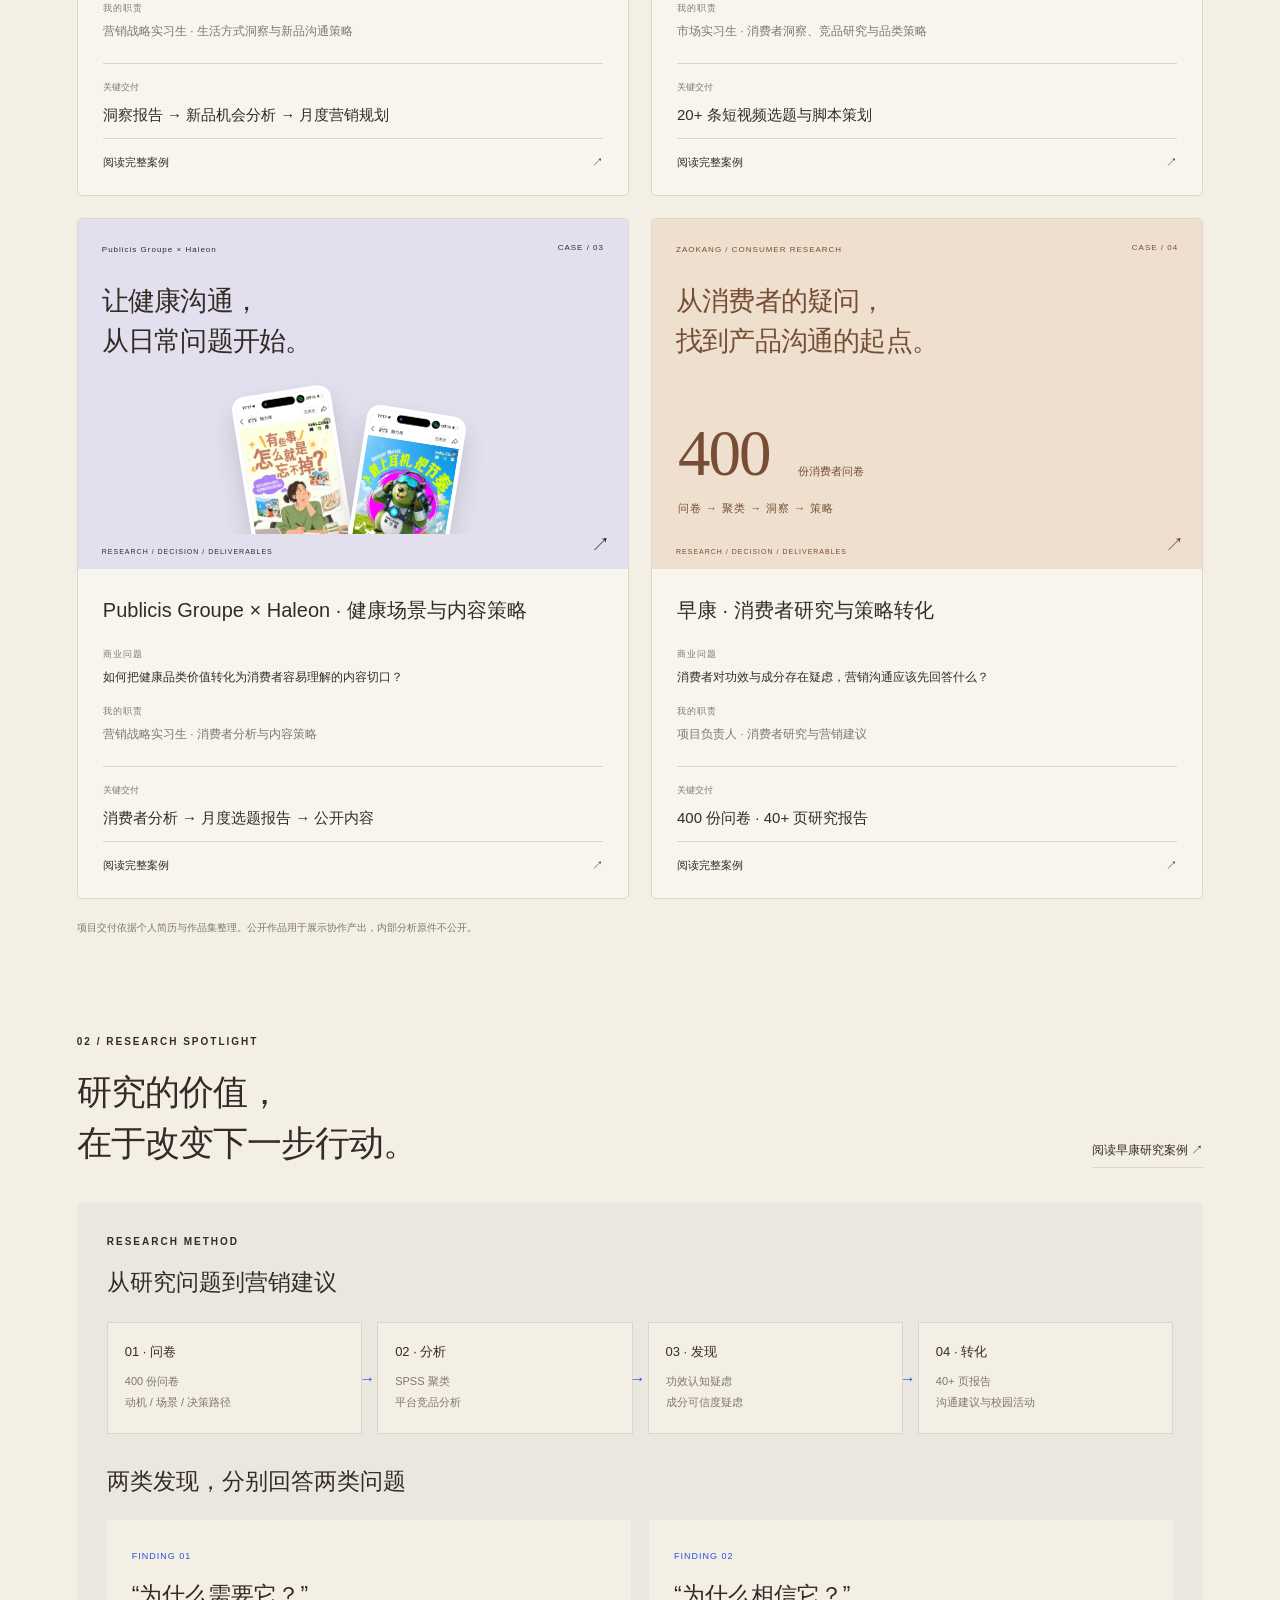
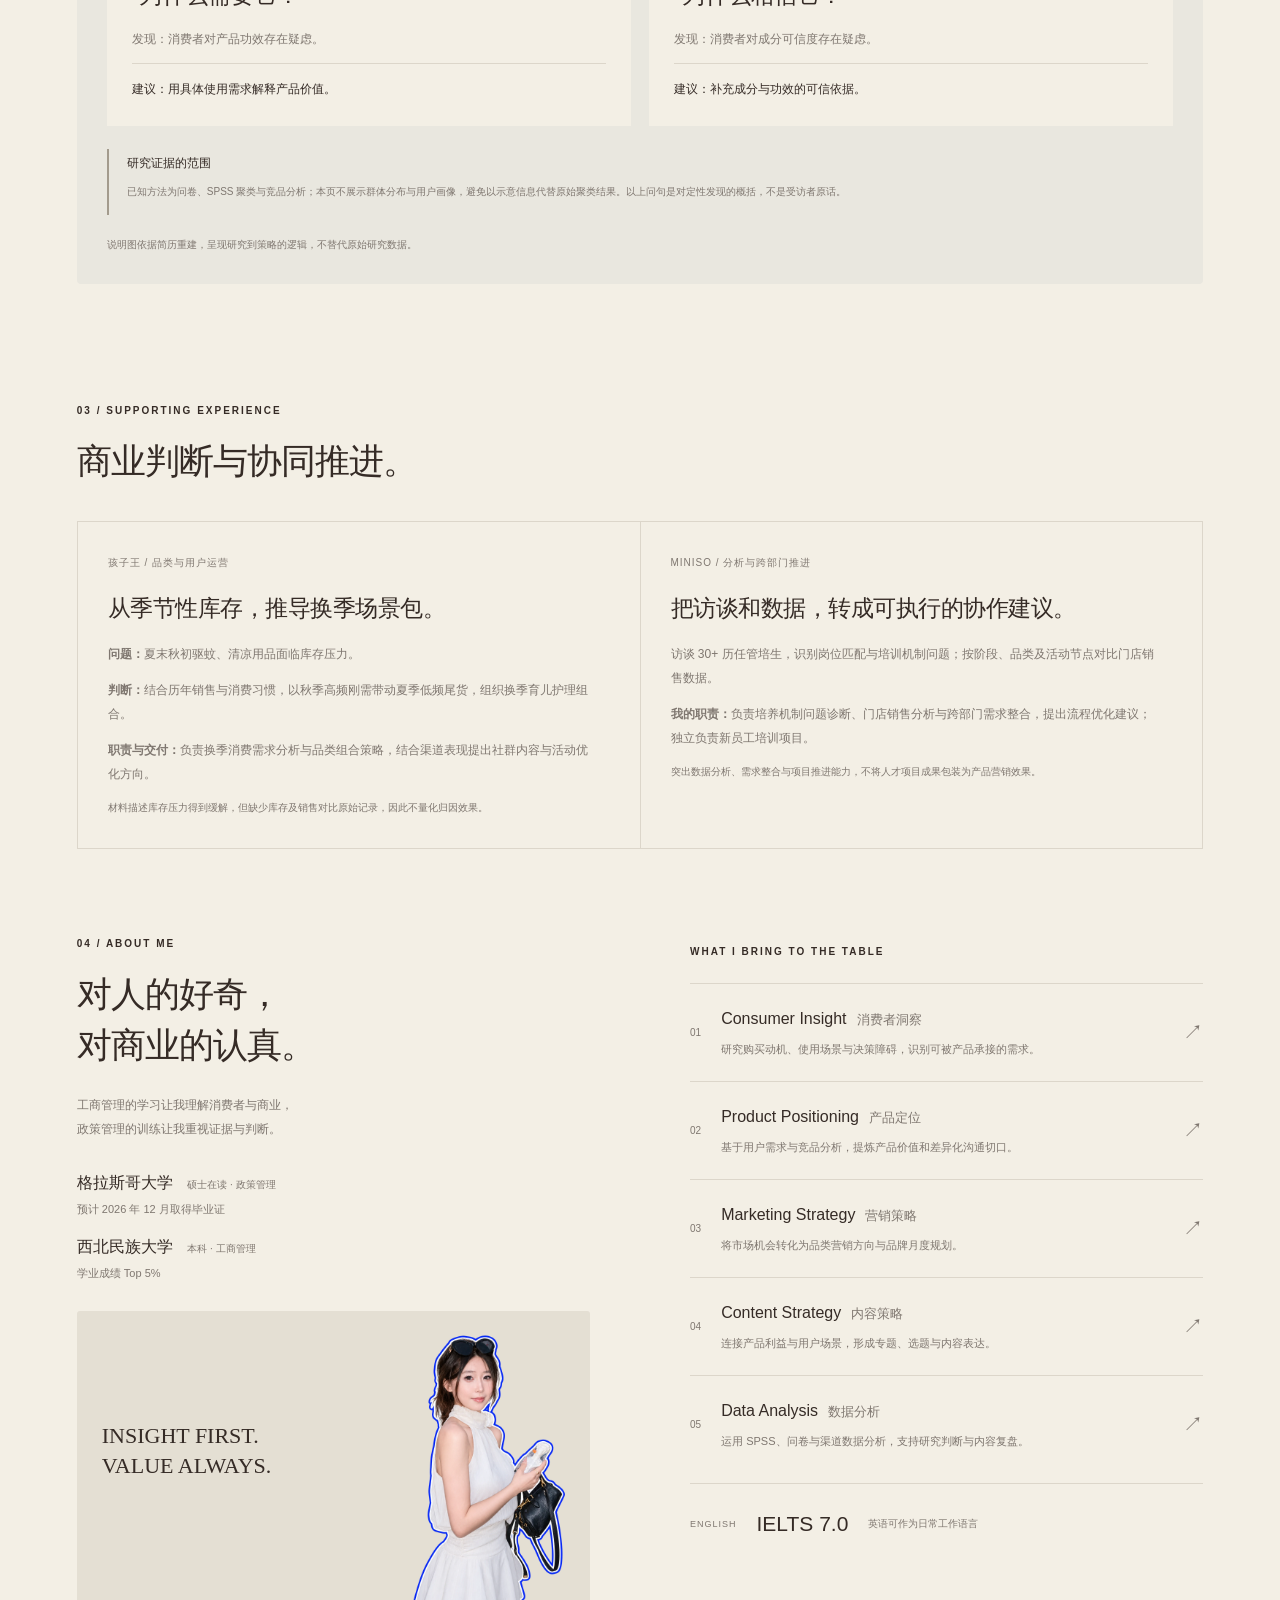
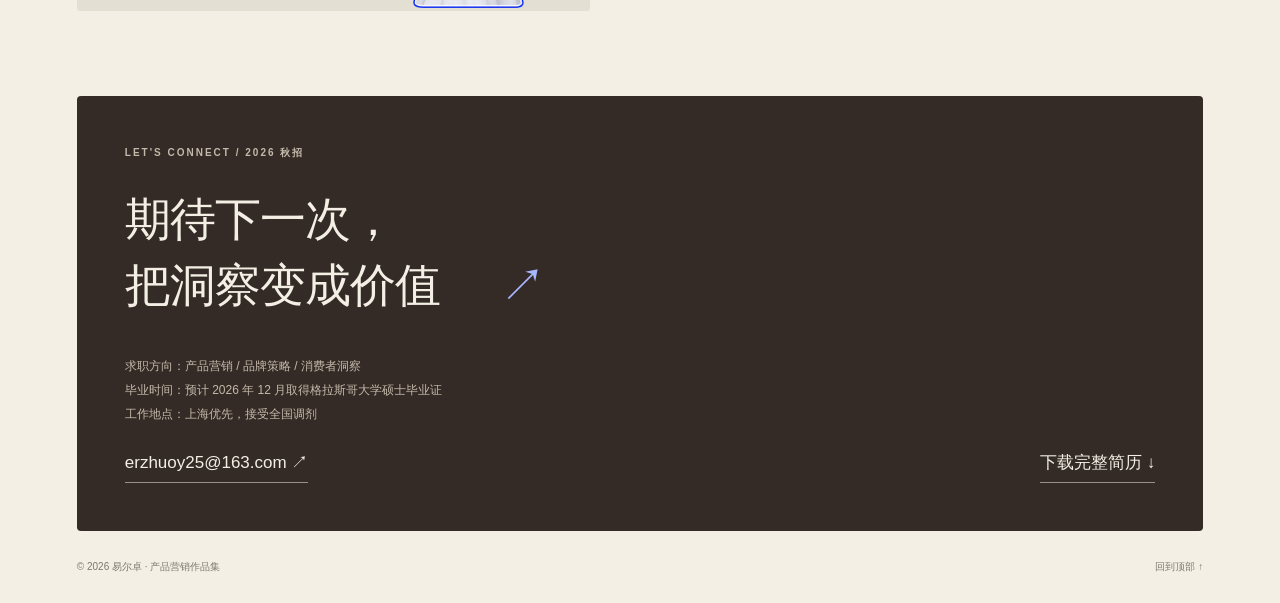
==== commit 477e78ac: "Reposition Blue Moon as consumer education and category marketing case" ====
--- a/index.html
+++ b/index.html
@@ -1,3 +1,3 @@
 <!DOCTYPE html><html lang="zh-CN"><head><meta charset="utf-8"><meta name="viewport" content="width=device-width,initial-scale=1"><meta name="description" content="易尔卓的产品营销作品集：消费者研究、家居趋势与产品机会、品牌策略与营销实践。"><meta name="theme-color" content="#f3efe5"><title>易尔卓 · 产品营销作品集</title><link rel="stylesheet" href="style.css?v=restore8ede692"></head><body><header><a href="#" class="wordmark">YI ERZHUO<span>易尔卓 / 产品营销</span></a><nav aria-label="主导航"><a href="#projects">项目作品</a><a href="#capabilities">关于我</a><a class="resume-nav" href="assets/yi-erzhuo-resume.pdf" download>下载简历 ↓</a></nav></header><main><section class="hero"><div class="hero-copy"><p class="eyebrow"><i></i> 2026 PORTFOLIO · PRODUCT MARKETING</p><h1>从消费者洞察出发，<br>找到产品<br><span class="blue">被选择的理由。</span></h1><p class="positioning">产品营销 / 品牌策略 / 消费者洞察</p><p class="hero-description">通过消费者研究、市场分析与内容策略，将用户需求转化为产品定位、价值表达与营销机会。</p><div class="hero-actions-new"><a class="primary" href="#projects">看我的项目 <span>↗</span></a><a class="resume-button" href="assets/yi-erzhuo-resume.pdf" download>下载简历 ↓</a></div><p class="graduation">格拉斯哥大学硕士在读 · 预计 2026 年 12 月取得毕业证</p><p class="location">工作地点：上海优先，接受全国调剂</p><div class="focus-words"><span>市场研究</span><span>策略制定</span><span>产品沟通</span><span>效果复盘</span></div></div><div class="hero-portrait"><span class="portrait-top">A CURIOUS MIND,<br>A STRATEGIC APPROACH.</span><span class="portrait-orbit"></span><span class="big-star">✳︎</span><img src="assets/slide-1-1.webp" alt="易尔卓个人照片" fetchpriority="high"><div class="portrait-caption"><span>HELLO, I'M</span><strong>易尔卓 <small>Erzhuo Yi</small></strong></div><span class="portrait-sticker">从人的需求<br>找到产品的机会 ↗</span></div></section>
-<div class="brand-strip"><span>实践于不同的商业现场</span><strong>蓝月亮</strong><strong>Publicis Groupe</strong><strong>MINISO</strong><strong>孩子王</strong></div><section id="projects" class="section"><div class="section-title"><div><p class="eyebrow">01 / SELECTED PROJECTS</p><h2>从研究到机会，<br>从判断到交付。</h2></div><p>先看商业问题与个人职责，<br>再进入案例的策略和证据。</p></div><div class="project-grid revised-projects"><article class="project sand"><a class="project-cover" href="cases/siematic/"><div class="cover-top"><span>Publicis Groupe × SieMatic</span><span>CASE / 01</span></div><h3>把生活方式趋势，<br>转译为产品被选择的理由。</h3><div class="cover-art"><img src="assets/slide-6-1.webp" alt="Publicis Groupe × SieMatic公开作品" loading="lazy"><img src="assets/slide-6-2.webp" alt="Publicis Groupe × SieMatic公开作品" loading="lazy"></div><span class="cover-label">RESEARCH / DECISION / DELIVERABLES</span><span class="cover-arrow">↗</span></a><div class="project-body"><h3>Publicis Groupe × SieMatic · 家居趋势与产品机会</h3><p class="card-problem"><span>商业问题</span>新品沟通如何从厨房功能介绍，转向消费者能够理解的生活价值？</p><p class="card-role"><span>我的职责</span>营销战略实习生 · 生活方式洞察与新品沟通策略</p><div class="deliverable"><span>关键交付</span><strong>洞察报告 → 新品机会分析 → 月度营销规划</strong></div><a class="case-link" href="cases/siematic/">阅读完整案例 <span>↗</span></a></div></article><article class="project mint"><a class="project-cover" href="cases/moon/"><div class="cover-top"><span>BLUE MOON / 蓝月亮</span><span>CASE / 02</span></div><h3>衣物阴干味，<br>如何成为品类沟通的入口？</h3><div class="cover-art"><img src="assets/slide-5-1.webp" alt="BLUE MOON / 蓝月亮公开作品" loading="lazy"><img src="assets/slide-5-2.webp" alt="BLUE MOON / 蓝月亮公开作品" loading="lazy"></div><span class="cover-label">RESEARCH / DECISION / DELIVERABLES</span><span class="cover-arrow">↗</span></a><div class="project-body"><h3>蓝月亮 · 场景需求与品类沟通</h3><p class="card-problem"><span>商业问题</span>除菌祛味产品如何与消费者熟悉的衣物异味问题建立关联？</p><p class="card-role"><span>我的职责</span>市场实习生 · 场景洞察、品类价值与内容策略</p><div class="deliverable"><span>关键交付</span><strong>20+ 条短视频选题与脚本策划</strong></div><a class="case-link" href="cases/moon/">阅读完整案例 <span>↗</span></a></div></article><article class="project lavender"><a class="project-cover" href="cases/haleon/"><div class="cover-top"><span>Publicis Groupe × Haleon</span><span>CASE / 03</span></div><h3>让健康沟通，<br>从日常问题开始。</h3><div class="cover-art"><img src="assets/slide-7-1.webp" alt="Publicis Groupe × Haleon公开作品" loading="lazy"><img src="assets/slide-7-2.webp" alt="Publicis Groupe × Haleon公开作品" loading="lazy"></div><span class="cover-label">RESEARCH / DECISION / DELIVERABLES</span><span class="cover-arrow">↗</span></a><div class="project-body"><h3>Publicis Groupe × Haleon · 健康场景与内容策略</h3><p class="card-problem"><span>商业问题</span>如何把健康品类价值转化为消费者容易理解的内容切口？</p><p class="card-role"><span>我的职责</span>营销战略实习生 · 消费者分析与内容策略</p><div class="deliverable"><span>关键交付</span><strong>消费者分析 → 月度选题报告 → 公开内容</strong></div><a class="case-link" href="cases/haleon/">阅读完整案例 <span>↗</span></a></div></article><article class="project goji-theme"><a class="project-cover" href="cases/goji/"><div class="cover-top"><span>ZAOKANG / CONSUMER RESEARCH</span><span>CASE / 04</span></div><h3>从消费者的疑问，<br>找到产品沟通的起点。</h3><div class="research-cover"><span>400 <small>份消费者问卷</small></span><div>问卷 → 聚类 → 洞察 → 策略</div></div><span class="cover-label">RESEARCH / DECISION / DELIVERABLES</span><span class="cover-arrow">↗</span></a><div class="project-body"><h3>早康 · 消费者研究与策略转化</h3><p class="card-problem"><span>商业问题</span>消费者对功效与成分存在疑虑，营销沟通应该先回答什么？</p><p class="card-role"><span>我的职责</span>项目负责人 · 消费者研究与营销建议</p><div class="deliverable"><span>关键交付</span><strong>400 份问卷 · 40+ 页研究报告</strong></div><a class="case-link" href="cases/goji/">阅读完整案例 <span>↗</span></a></div></article></div><p class="confidential">项目交付依据个人简历与作品集整理。公开作品用于展示协作产出，内部分析原件不公开。</p></section><section id="research" class="section research-feature"><div class="section-title"><div><p class="eyebrow">02 / RESEARCH SPOTLIGHT</p><h2>研究的价值，<br>在于改变下一步行动。</h2></div><a class="text-link" href="cases/goji/">阅读早康研究案例 ↗</a></div><section class="case-visual"><p class="eyebrow">RESEARCH METHOD</p><h3>从研究问题到营销建议</h3><div class="process-flow"><div><b>01 · 问卷</b><span>400 份问卷<br>动机 / 场景 / 决策路径</span></div><div><b>02 · 分析</b><span>SPSS 聚类<br>平台竞品分析</span></div><div><b>03 · 发现</b><span>功效认知疑虑<br>成分可信度疑虑</span></div><div><b>04 · 转化</b><span>40+ 页报告<br>沟通建议与校园活动</span></div></div><h3>两类发现，分别回答两类问题</h3><div class="finding-grid"><article><span>FINDING 01</span><h4>“为什么需要它？”</h4><p>发现：消费者对产品功效存在疑虑。</p><div>建议：用具体使用需求解释产品价值。</div></article><article><span>FINDING 02</span><h4>“为什么相信它？”</h4><p>发现：消费者对成分可信度存在疑虑。</p><div>建议：补充成分与功效的可信依据。</div></article></div><div class="research-boundary"><strong>研究证据的范围</strong><p>已知方法为问卷、SPSS 聚类与竞品分析；本页不展示群体分布与用户画像，避免以示意信息代替原始聚类结果。以上问句是对定性发现的概括，不是受访者原话。</p></div><p class="visual-caption">说明图依据简历重建，呈现研究到策略的逻辑，不替代原始研究数据。</p></section></section><section class="section"><div class="section-title"><div><p class="eyebrow">03 / SUPPORTING EXPERIENCE</p><h2>商业判断与协同推进。</h2></div></div><div class="support-grid compact-support"><article class="support"><span class="small-no">孩子王 / 品类与用户运营</span><h3>从季节性库存，推导换季场景包。</h3><p><strong>问题：</strong>夏末秋初驱蚊、清凉用品面临库存压力。</p><p><strong>判断：</strong>结合历年销售与消费习惯，以秋季高频刚需带动夏季低频尾货，组织换季育儿护理组合。</p><p><strong>职责与交付：</strong>负责换季消费需求分析与品类组合策略，结合渠道表现提出社群内容与活动优化方向。</p><p class="support-foot">材料描述库存压力得到缓解，但缺少库存及销售对比原始记录，因此不量化归因效果。</p></article><article class="support"><span class="small-no">MINISO / 分析与跨部门推进</span><h3>把访谈和数据，转成可执行的协作建议。</h3><p>访谈 30+ 历任管培生，识别岗位匹配与培训机制问题；按阶段、品类及活动节点对比门店销售数据。</p><p><strong>我的职责：</strong>负责培养机制问题诊断、门店销售分析与跨部门需求整合，提出流程优化建议；独立负责新员工培训项目。</p><p class="support-foot">突出数据分析、需求整合与项目推进能力，不将人才项目成果包装为产品营销效果。</p></article></div></section><section id="capabilities" class="section about"><div class="about-left"><p class="eyebrow">04 / ABOUT ME</p><h2>对人的好奇，<br>对商业的认真。</h2><p>工商管理的学习让我理解消费者与商业，<br>政策管理的训练让我重视证据与判断。</p><div class="education"><h3>格拉斯哥大学 <span>硕士在读 · 政策管理</span></h3><p>预计 2026 年 12 月取得毕业证</p><h3>西北民族大学 <span>本科 · 工商管理</span></h3><p>学业成绩 Top 5%</p></div><div class="about-photo"><img src="assets/slide-2-1.webp" alt="易尔卓个人照片" loading="lazy"><span>INSIGHT FIRST.<br>VALUE ALWAYS.</span></div></div><div class="abilities"><p class="eyebrow">WHAT I BRING TO THE TABLE</p><div class="ability"><span>01</span><div><h3><span class="ability-en">Consumer Insight</span><span class="ability-cn">消费者洞察</span></h3><p>研究购买动机、使用场景与决策障碍，识别可被产品承接的需求。</p></div><span class="ability-mark">↗</span></div><div class="ability"><span>02</span><div><h3><span class="ability-en">Product Positioning</span><span class="ability-cn">产品定位</span></h3><p>基于用户需求与竞品分析，提炼产品价值和差异化沟通切口。</p></div><span class="ability-mark">↗</span></div><div class="ability"><span>03</span><div><h3><span class="ability-en">Marketing Strategy</span><span class="ability-cn">营销策略</span></h3><p>将市场机会转化为品类营销方向与品牌月度规划。</p></div><span class="ability-mark">↗</span></div><div class="ability"><span>04</span><div><h3><span class="ability-en">Content Strategy</span><span class="ability-cn">内容策略</span></h3><p>连接产品利益与用户场景，形成专题、选题与内容表达。</p></div><span class="ability-mark">↗</span></div><div class="ability"><span>05</span><div><h3><span class="ability-en">Data Analysis</span><span class="ability-cn">数据分析</span></h3><p>运用 SPSS、问卷与渠道数据分析，支持研究判断与内容复盘。</p></div><span class="ability-mark">↗</span></div><div class="language"><span>ENGLISH</span><strong>IELTS 7.0</strong><p>英语可作为日常工作语言</p></div></div></section>
+<div class="brand-strip"><span>实践于不同的商业现场</span><strong>蓝月亮</strong><strong>Publicis Groupe</strong><strong>MINISO</strong><strong>孩子王</strong></div><section id="projects" class="section"><div class="section-title"><div><p class="eyebrow">01 / SELECTED PROJECTS</p><h2>从研究到机会，<br>从判断到交付。</h2></div><p>先看商业问题与个人职责，<br>再进入案例的策略和证据。</p></div><div class="project-grid revised-projects"><article class="project sand"><a class="project-cover" href="cases/siematic/"><div class="cover-top"><span>Publicis Groupe × SieMatic</span><span>CASE / 01</span></div><h3>把生活方式趋势，<br>转译为产品被选择的理由。</h3><div class="cover-art"><img src="assets/slide-6-1.webp" alt="Publicis Groupe × SieMatic公开作品" loading="lazy"><img src="assets/slide-6-2.webp" alt="Publicis Groupe × SieMatic公开作品" loading="lazy"></div><span class="cover-label">RESEARCH / DECISION / DELIVERABLES</span><span class="cover-arrow">↗</span></a><div class="project-body"><h3>Publicis Groupe × SieMatic · 家居趋势与产品机会</h3><p class="card-problem"><span>商业问题</span>新品沟通如何从厨房功能介绍，转向消费者能够理解的生活价值？</p><p class="card-role"><span>我的职责</span>营销战略实习生 · 生活方式洞察与新品沟通策略</p><div class="deliverable"><span>关键交付</span><strong>洞察报告 → 新品机会分析 → 月度营销规划</strong></div><a class="case-link" href="cases/siematic/">阅读完整案例 <span>↗</span></a></div></article><article class="project mint"><a class="project-cover" href="cases/moon/"><div class="cover-top"><span>BLUE MOON / 蓝月亮</span><span>CASE / 02</span></div><h3>衣物阴干味，<br>如何成为品类沟通的入口？</h3><div class="cover-art"><img src="assets/slide-5-1.webp" alt="BLUE MOON / 蓝月亮公开作品" loading="lazy"><img src="assets/slide-5-2.webp" alt="BLUE MOON / 蓝月亮公开作品" loading="lazy"></div><span class="cover-label">RESEARCH / DECISION / DELIVERABLES</span><span class="cover-arrow">↗</span></a><div class="project-body"><h3>蓝月亮 · 需求教育与品类价值定位</h3><p class="card-problem"><span>商业问题</span>如何将衣物阴干味转化为消费者可理解的除菌需求？</p><p class="card-role"><span>我的职责</span>市场实习生 · 消费者洞察、竞品研究与品类策略</p><div class="deliverable"><span>关键交付</span><strong>20+ 条短视频选题与脚本策划</strong></div><a class="case-link" href="cases/moon/">阅读完整案例 <span>↗</span></a></div></article><article class="project lavender"><a class="project-cover" href="cases/haleon/"><div class="cover-top"><span>Publicis Groupe × Haleon</span><span>CASE / 03</span></div><h3>让健康沟通，<br>从日常问题开始。</h3><div class="cover-art"><img src="assets/slide-7-1.webp" alt="Publicis Groupe × Haleon公开作品" loading="lazy"><img src="assets/slide-7-2.webp" alt="Publicis Groupe × Haleon公开作品" loading="lazy"></div><span class="cover-label">RESEARCH / DECISION / DELIVERABLES</span><span class="cover-arrow">↗</span></a><div class="project-body"><h3>Publicis Groupe × Haleon · 健康场景与内容策略</h3><p class="card-problem"><span>商业问题</span>如何把健康品类价值转化为消费者容易理解的内容切口？</p><p class="card-role"><span>我的职责</span>营销战略实习生 · 消费者分析与内容策略</p><div class="deliverable"><span>关键交付</span><strong>消费者分析 → 月度选题报告 → 公开内容</strong></div><a class="case-link" href="cases/haleon/">阅读完整案例 <span>↗</span></a></div></article><article class="project goji-theme"><a class="project-cover" href="cases/goji/"><div class="cover-top"><span>ZAOKANG / CONSUMER RESEARCH</span><span>CASE / 04</span></div><h3>从消费者的疑问，<br>找到产品沟通的起点。</h3><div class="research-cover"><span>400 <small>份消费者问卷</small></span><div>问卷 → 聚类 → 洞察 → 策略</div></div><span class="cover-label">RESEARCH / DECISION / DELIVERABLES</span><span class="cover-arrow">↗</span></a><div class="project-body"><h3>早康 · 消费者研究与策略转化</h3><p class="card-problem"><span>商业问题</span>消费者对功效与成分存在疑虑，营销沟通应该先回答什么？</p><p class="card-role"><span>我的职责</span>项目负责人 · 消费者研究与营销建议</p><div class="deliverable"><span>关键交付</span><strong>400 份问卷 · 40+ 页研究报告</strong></div><a class="case-link" href="cases/goji/">阅读完整案例 <span>↗</span></a></div></article></div><p class="confidential">项目交付依据个人简历与作品集整理。公开作品用于展示协作产出，内部分析原件不公开。</p></section><section id="research" class="section research-feature"><div class="section-title"><div><p class="eyebrow">02 / RESEARCH SPOTLIGHT</p><h2>研究的价值，<br>在于改变下一步行动。</h2></div><a class="text-link" href="cases/goji/">阅读早康研究案例 ↗</a></div><section class="case-visual"><p class="eyebrow">RESEARCH METHOD</p><h3>从研究问题到营销建议</h3><div class="process-flow"><div><b>01 · 问卷</b><span>400 份问卷<br>动机 / 场景 / 决策路径</span></div><div><b>02 · 分析</b><span>SPSS 聚类<br>平台竞品分析</span></div><div><b>03 · 发现</b><span>功效认知疑虑<br>成分可信度疑虑</span></div><div><b>04 · 转化</b><span>40+ 页报告<br>沟通建议与校园活动</span></div></div><h3>两类发现，分别回答两类问题</h3><div class="finding-grid"><article><span>FINDING 01</span><h4>“为什么需要它？”</h4><p>发现：消费者对产品功效存在疑虑。</p><div>建议：用具体使用需求解释产品价值。</div></article><article><span>FINDING 02</span><h4>“为什么相信它？”</h4><p>发现：消费者对成分可信度存在疑虑。</p><div>建议：补充成分与功效的可信依据。</div></article></div><div class="research-boundary"><strong>研究证据的范围</strong><p>已知方法为问卷、SPSS 聚类与竞品分析；本页不展示群体分布与用户画像，避免以示意信息代替原始聚类结果。以上问句是对定性发现的概括，不是受访者原话。</p></div><p class="visual-caption">说明图依据简历重建，呈现研究到策略的逻辑，不替代原始研究数据。</p></section></section><section class="section"><div class="section-title"><div><p class="eyebrow">03 / SUPPORTING EXPERIENCE</p><h2>商业判断与协同推进。</h2></div></div><div class="support-grid compact-support"><article class="support"><span class="small-no">孩子王 / 品类与用户运营</span><h3>从季节性库存，推导换季场景包。</h3><p><strong>问题：</strong>夏末秋初驱蚊、清凉用品面临库存压力。</p><p><strong>判断：</strong>结合历年销售与消费习惯，以秋季高频刚需带动夏季低频尾货，组织换季育儿护理组合。</p><p><strong>职责与交付：</strong>负责换季消费需求分析与品类组合策略，结合渠道表现提出社群内容与活动优化方向。</p><p class="support-foot">材料描述库存压力得到缓解，但缺少库存及销售对比原始记录，因此不量化归因效果。</p></article><article class="support"><span class="small-no">MINISO / 分析与跨部门推进</span><h3>把访谈和数据，转成可执行的协作建议。</h3><p>访谈 30+ 历任管培生，识别岗位匹配与培训机制问题；按阶段、品类及活动节点对比门店销售数据。</p><p><strong>我的职责：</strong>负责培养机制问题诊断、门店销售分析与跨部门需求整合，提出流程优化建议；独立负责新员工培训项目。</p><p class="support-foot">突出数据分析、需求整合与项目推进能力，不将人才项目成果包装为产品营销效果。</p></article></div></section><section id="capabilities" class="section about"><div class="about-left"><p class="eyebrow">04 / ABOUT ME</p><h2>对人的好奇，<br>对商业的认真。</h2><p>工商管理的学习让我理解消费者与商业，<br>政策管理的训练让我重视证据与判断。</p><div class="education"><h3>格拉斯哥大学 <span>硕士在读 · 政策管理</span></h3><p>预计 2026 年 12 月取得毕业证</p><h3>西北民族大学 <span>本科 · 工商管理</span></h3><p>学业成绩 Top 5%</p></div><div class="about-photo"><img src="assets/slide-2-1.webp" alt="易尔卓个人照片" loading="lazy"><span>INSIGHT FIRST.<br>VALUE ALWAYS.</span></div></div><div class="abilities"><p class="eyebrow">WHAT I BRING TO THE TABLE</p><div class="ability"><span>01</span><div><h3><span class="ability-en">Consumer Insight</span><span class="ability-cn">消费者洞察</span></h3><p>研究购买动机、使用场景与决策障碍，识别可被产品承接的需求。</p></div><span class="ability-mark">↗</span></div><div class="ability"><span>02</span><div><h3><span class="ability-en">Product Positioning</span><span class="ability-cn">产品定位</span></h3><p>基于用户需求与竞品分析，提炼产品价值和差异化沟通切口。</p></div><span class="ability-mark">↗</span></div><div class="ability"><span>03</span><div><h3><span class="ability-en">Marketing Strategy</span><span class="ability-cn">营销策略</span></h3><p>将市场机会转化为品类营销方向与品牌月度规划。</p></div><span class="ability-mark">↗</span></div><div class="ability"><span>04</span><div><h3><span class="ability-en">Content Strategy</span><span class="ability-cn">内容策略</span></h3><p>连接产品利益与用户场景，形成专题、选题与内容表达。</p></div><span class="ability-mark">↗</span></div><div class="ability"><span>05</span><div><h3><span class="ability-en">Data Analysis</span><span class="ability-cn">数据分析</span></h3><p>运用 SPSS、问卷与渠道数据分析，支持研究判断与内容复盘。</p></div><span class="ability-mark">↗</span></div><div class="language"><span>ENGLISH</span><strong>IELTS 7.0</strong><p>英语可作为日常工作语言</p></div></div></section>
 <section id="contact" class="contact"><p class="eyebrow">LET'S CONNECT / 2026 秋招</p><h2>期待下一次，<br>把洞察变成价值<span>↗</span></h2><p class="contact-details">求职方向：产品营销 / 品牌策略 / 消费者洞察<br>毕业时间：预计 2026 年 12 月取得格拉斯哥大学硕士毕业证<br>工作地点：上海优先，接受全国调剂</p><div class="contact-bottom"><a href="mailto:erzhuoy25@163.com">erzhuoy25@163.com ↗</a><a href="assets/yi-erzhuo-resume.pdf" download>下载完整简历 ↓</a></div></section></main><footer><span>© 2026 易尔卓 · 产品营销作品集</span><a href="#">回到顶部 ↑</a></footer></body></html>
--- a/style.css
+++ b/style.css
@@ -5,3 +5,14 @@
 .hero h1{font-size:clamp(40px,4.1vw,59px);line-height:1.32;letter-spacing:-2px}.positioning{font-size:12px;color:var(--blue);letter-spacing:.5px;margin:20px 0 0}.hero-description{max-width:510px}.hero-actions-new{display:flex;gap:16px;align-items:center;flex-wrap:wrap}.resume-button{border:1px solid var(--line);padding:16px 20px;font-size:12px;border-radius:3px}.graduation,.location{font-size:10px;color:var(--muted);line-height:1.8}.graduation{margin:20px 0 5px}.location{margin:0}.focus-words{display:flex;gap:18px;margin-top:18px;font-size:10px;color:var(--muted)}.revised-projects{grid-template-columns:1fr 1fr}.revised-projects>.project:last-child{grid-column:auto;display:block}.revised-projects>.project:last-child .project-cover{height:350px;min-height:0}.revised-projects .project-cover h3{font-size:27px}.revised-projects .cover-art{top:156px}.revised-projects .project-body h3{margin:0 0 20px;font-size:21px}.card-problem,.card-role{font-size:12px;line-height:1.9;margin:0 0 14px}.card-role{color:var(--muted)}.card-problem>span,.card-role>span{display:block;font-size:9px;color:var(--muted);letter-spacing:1px;margin-bottom:3px}.deliverable{border-top:1px solid var(--line);padding-top:17px;margin-top:20px;min-height:75px}.deliverable>span{display:block;font-size:9px;color:var(--muted);margin-bottom:8px}.deliverable>strong{font-size:15px;line-height:1.7;font-weight:500}.goji-theme .project-cover{background:#eedfce;color:#774e35}.research-cover{position:absolute;left:26px;bottom:53px;right:25px}.research-cover>span{font-size:65px;font-family:Georgia,serif;letter-spacing:-2px}.research-cover small{font-family:Arial,"Microsoft YaHei",sans-serif;font-size:11px;letter-spacing:0;margin-left:14px}.research-cover>div{font-size:11px;margin-top:10px;letter-spacing:1px}.text-link{font-size:12px;border-bottom:1px solid var(--line);padding:8px 0}.case-visual{background:#e9e7df;padding:30px;border-radius:4px;margin:32px 0}.case-visual>h3{font-size:23px;margin:15px 0 22px}.process-flow{display:grid;grid-template-columns:repeat(4,1fr);gap:15px;margin:22px 0 30px}.process-flow>div{padding:20px 17px;background:var(--paper);position:relative;border:1px solid var(--line)}.process-flow>div:not(:last-child)::after{content:'→';position:absolute;right:-14px;top:43%;color:var(--blue);font-size:16px;z-index:1}.process-flow b{font-size:13px;font-weight:500;display:block;margin-bottom:10px}.process-flow span{font-size:11px;line-height:1.9;color:var(--muted)}.finding-grid{display:grid;grid-template-columns:1fr 1fr;gap:18px}.finding-grid article{background:var(--paper);padding:25px}.finding-grid article>span{font-size:9px;color:var(--blue);letter-spacing:1px}.finding-grid h4{font-size:23px;font-weight:500;margin:17px 0}.finding-grid p{font-size:12px;color:var(--muted);line-height:1.9}.finding-grid article>div{font-size:12px;line-height:1.8;padding-top:15px;border-top:1px solid var(--line)}.research-boundary{margin-top:23px;border-left:2px solid #a39b8d;padding:4px 0 4px 18px}.research-boundary strong{font-size:12px;font-weight:500}.research-boundary p,.visual-caption{font-size:10px;line-height:1.9;color:var(--muted)}.visual-caption{margin:20px 0 0}.compact-support .support{padding:30px}.compact-support h3{font-size:23px}.compact-support .support-foot{font-size:10px;margin-bottom:0}.contact-details{font-size:12px;line-height:2;color:#c3b9aa;margin:0 0 25px}.resume-nav{background:var(--ink);color:var(--paper)}.resume-nav:hover{background:var(--blue);color:white}.case-page header{height:90px}.case-page main{max-width:1100px}.case-hero{padding:45px 0 0}.back-link{display:inline-block;font-size:11px;color:var(--muted);margin-bottom:32px}.case-hero h1{font-size:43px;line-height:1.5;letter-spacing:-1px;margin:20px 0}.case-question{font-size:17px;line-height:1.9;max-width:820px;color:var(--muted)}.case-meta{display:flex;align-items:center;justify-content:space-between;gap:20px;font-size:11px;color:var(--muted);margin:25px 0 0}.share-button{font-size:11px;border:1px solid var(--line);border-radius:22px;padding:11px 18px;color:var(--ink);background:transparent}#share-status{font-size:11px;color:var(--blue);line-height:1.8;min-height:20px;margin:10px 0}#share-status input{width:100%;padding:12px;margin-top:10px;border:1px solid var(--line);background:var(--paper);color:var(--ink)}.role-panel{background:#e6e8de;border:1px solid #d6dacd;padding:29px;margin:25px 0 35px;border-radius:4px}.role-panel h2{font-size:23px;line-height:1.7;margin:12px 0 15px}.role-panel>p:not(.eyebrow){font-size:12px;line-height:2;color:var(--muted);max-width:900px}.role-output{display:flex;align-items:baseline;gap:20px;margin-top:20px;border-top:1px solid #ced4c4;padding-top:18px}.role-output span{font-size:10px;color:var(--muted);flex-shrink:0}.role-output strong{font-size:14px;line-height:1.8;font-weight:500}.chapter-nav{display:flex;gap:24px;font-size:11px;flex-wrap:wrap;position:sticky;top:0;background:var(--paper);padding:19px 0;border-top:1px solid var(--line);border-bottom:1px solid var(--line);z-index:4}.case-reading{max-width:930px;margin:auto}.case-chapter{padding:42px 0 30px;border-bottom:1px solid var(--line);scroll-margin-top:76px}.case-chapter h2{font-size:27px;margin:15px 0 18px}.case-chapter>p:not(.eyebrow){font-size:14px;line-height:2.1;color:var(--muted)}.mapping-table{border:1px solid var(--line);background:var(--paper);font-size:11px}.mapping-head,.mapping-row{display:grid;grid-template-columns:1fr 1.4fr 1.3fr 1.7fr;gap:15px;padding:16px}.mapping-head{background:#dedccc;font-size:10px}.mapping-row{border-top:1px solid var(--line);line-height:1.9;color:var(--muted)}.mapping-row>span:first-child{color:var(--ink)}.case-page .gallery{max-width:760px;margin:25px auto}.case-page .gallery-image{transition:transform .2s}.case-page .gallery-image:hover{transform:translateY(-3px)}.next-case{display:flex;justify-content:space-between;font-size:12px;padding:35px 0 50px}.case-page footer{border-top:1px solid var(--line)}@media(max-width:1000px){.hero h1{font-size:43px}.process-flow{grid-template-columns:1fr 1fr}.process-flow>div:nth-child(2)::after{display:none}.hero{gap:30px}.focus-words{gap:14px}}@media(max-width:650px){.hero h1{font-size:37px;letter-spacing:-1.6px;line-height:1.4}.hero-description{font-size:12px;margin:20px 0 25px}.positioning{font-size:10px}.hero-actions-new{gap:12px}.hero-actions-new .primary{gap:28px}.resume-button{padding:16px;font-size:11px}.revised-projects{grid-template-columns:1fr}.revised-projects .project-cover h3{font-size:25px}.revised-projects .project-body h3{font-size:19px}.revised-projects .deliverable{min-height:0;margin-bottom:20px}.focus-words{font-size:9px;gap:15px}.case-visual{padding:20px;margin:25px 0}.case-visual>h3{font-size:20px}.process-flow{gap:12px}.process-flow>div{padding:16px 12px}.process-flow b{font-size:12px}.process-flow span{font-size:10px}.process-flow>div:not(:last-child)::after{right:-11px;font-size:14px}.finding-grid{grid-template-columns:1fr;gap:13px}.finding-grid article{padding:20px}.finding-grid h4{font-size:21px}.compact-support .support{padding:24px}.contact-details{font-size:11px}.contact-bottom a+a{display:inline-block;margin-top:20px;font-size:13px}.case-page header{height:82px}.case-page nav{font-size:10px}.case-page nav a:last-child{padding:0;margin:0;border:0}.case-hero{padding-top:30px}.case-hero h1{font-size:30px}.case-question{font-size:14px}.case-meta{align-items:flex-start;gap:15px;font-size:10px;line-height:1.8}.share-button{padding:9px 12px;flex-shrink:0;font-size:10px}.role-panel{padding:22px;margin-bottom:25px}.role-panel h2{font-size:19px}.role-output{display:block}.role-output strong{display:block;margin-top:7px;font-size:13px}.chapter-nav{gap:11px 16px;padding:15px 0;font-size:10px}.case-chapter{padding:32px 0 23px;scroll-margin-top:102px}.case-chapter h2{font-size:23px}.case-chapter>p:not(.eyebrow){font-size:13px;line-height:2}.mapping-head{display:none}.mapping-row{grid-template-columns:1fr;gap:6px;padding:17px}.mapping-row>span:first-child{font-size:14px;font-weight:500}.mapping-row>span:nth-child(2)::before{content:'需求：';color:var(--ink)}.mapping-row>span:nth-child(3)::before{content:'产品：';color:var(--ink)}.mapping-row>span:nth-child(4)::before{content:'沟通：';color:var(--ink)}.case-page .gallery{gap:12px}#image-dialog .close{position:fixed;right:6vw;top:5vh}}
 /* Existing case frame: project scope and evidence captions. */
 .ability h3{line-height:1.6}.ability-en{display:inline-block;font-size:16px;margin-right:10px}.ability-cn{display:inline-block;font-size:13px;color:var(--muted);font-weight:400}.project-scale{padding:30px;background:#ebe8dd;border:1px solid var(--line);border-radius:4px;margin:0 0 35px}.project-scale>h2{font-size:23px;margin:12px 0 25px}.scale-grid{display:grid;grid-template-columns:repeat(auto-fit,minmax(150px,1fr));gap:24px}.scale-grid>div{border-left:1px solid #cfc9bd;padding-left:19px}.scale-grid strong{font-size:39px;font-weight:500;letter-spacing:-1px;display:block;line-height:1.3}.scale-grid span{font-size:11px;display:block;margin-top:10px;line-height:1.8}.scale-grid p{font-size:10px;line-height:1.9;color:var(--muted);margin:8px 0 0}.scale-note{font-size:10px;color:var(--muted);line-height:1.9;margin:25px 0 0;padding-top:20px;border-top:1px solid var(--line)}.strategy-chain{display:flex;align-items:center;justify-content:space-between;gap:12px;font-size:11px;line-height:1.9;margin:20px 0 25px}.strategy-chain>span{flex:1;text-align:center;padding:14px 10px;background:var(--paper);border:1px solid var(--line)}.strategy-chain i{font-style:normal;color:var(--blue)}.evidence-gallery{align-items:start}.evidence-gallery figure{margin:0;min-width:0}.evidence-gallery .gallery-image{width:100%}.evidence-gallery figcaption{padding:20px 0 0}.evidence-gallery figcaption>span{font-size:9px;letter-spacing:1px;color:var(--muted)}.evidence-gallery h3{font-size:17px;margin:10px 0}.evidence-gallery p{font-size:12px;line-height:1.9;color:var(--muted);margin:0}.cover-top{gap:12px}.cover-top>span:first-child{line-height:1.7}.cover-top>span:last-child{white-space:nowrap}.revised-projects .project-body h3{font-size:20px;line-height:1.6}.case-hero h1{font-size:38px}@media(max-width:650px){.ability-en{display:block;font-size:16px;margin:0}.ability-cn{display:block;font-size:12px}.project-scale{padding:22px;margin-bottom:25px}.project-scale>h2{font-size:20px}.scale-grid{grid-template-columns:1fr 1fr;gap:22px 14px}.scale-grid>div{padding-left:12px}.scale-grid strong{font-size:31px}.scale-grid span{font-size:10px}.scale-grid p{font-size:9px}.strategy-chain{display:grid;grid-template-columns:1fr;gap:8px}.strategy-chain i{text-align:center;transform:rotate(90deg)}.strategy-chain>span{padding:10px}.evidence-gallery{grid-template-columns:1fr!important;gap:30px!important;max-width:290px!important}.evidence-gallery figcaption{padding-top:15px}.evidence-gallery p{font-size:11px}.revised-projects .project-body h3{font-size:18px}.case-hero h1{font-size:27px;line-height:1.6}.cover-top{font-size:8px}}
+/* SieMatic: one continuous brand strategy case, with October as an example. */
+.siematic-six .case-hero{padding-top:30px}.siematic-six .case-hero h1{font-size:38px;margin:18px 0}.siematic-six .back-link{margin-bottom:25px}.siematic-six .chapter-nav{position:static;gap:18px}.six-anchor{display:block;height:0;scroll-margin-top:80px}.six-overview{border-top:1px solid var(--line);padding-top:23px;margin-top:15px}.six-overview dl{display:grid;grid-template-columns:85px 1fr;gap:15px 20px;margin:20px 0 0}.six-overview dt{font-size:11px;line-height:2;color:var(--muted)}.six-overview dd{margin:0;font-size:13px;line-height:1.9}.six-summary{display:flex;gap:65px;padding:23px 0;margin-top:22px;border-top:1px solid var(--line);border-bottom:1px solid var(--line)}.six-summary strong{display:block;font-size:40px;font-weight:500;letter-spacing:-1px;line-height:1.3}.six-summary span{display:block;font-size:11px;color:var(--muted);margin-top:8px}.six-range{font-size:10px;line-height:1.9;color:var(--muted);margin:17px 0 30px}.siematic-six .case-chapter{padding:33px 0 28px}.siematic-six .case-chapter h2{font-size:25px;margin:14px 0 18px}.siematic-six .case-chapter>p:not(.eyebrow){font-size:13px;line-height:1.95;margin:0}.six-inputs{display:grid;grid-template-columns:190px 1fr;margin:24px 0;border-top:1px solid var(--line)}.six-inputs dt,.six-inputs dd{padding:13px 0;border-bottom:1px solid var(--line);font-size:12px;line-height:1.9}.six-inputs dt{font-weight:500}.six-inputs dd{margin:0;color:var(--muted)}.six-subhead{font-size:18px;margin:25px 0 13px}.six-evidence{margin:26px 0 0}.six-evidence>h3{font-size:18px;margin:0 0 14px}.siematic-six .gallery-image{width:100%;display:block;border:1px solid var(--line);padding:0;max-height:none;overflow:visible}.siematic-six .gallery-image img{width:100%;display:block;height:auto;max-height:none;object-fit:contain}.six-evidence figcaption{font-size:11px;line-height:1.9;color:var(--muted);margin-top:12px}.siematic-six .case-chapter .six-method{padding:15px 0;border-top:1px solid var(--line);border-bottom:1px solid var(--line);font-size:12px!important;margin:22px 0!important;color:var(--ink)}.six-table{width:100%;border-collapse:collapse;font-size:12px;line-height:1.9;margin-top:25px}.six-table caption{text-align:left;font-size:11px;color:var(--muted);padding-bottom:13px}.six-table th,.six-table td{text-align:left;font-weight:400;border-bottom:1px solid var(--line);padding:14px 13px 14px 0;vertical-align:top}.six-table thead th{font-size:10px;color:var(--muted);border-top:1px solid var(--line)}.six-table tbody th{font-weight:500}.six-table td{color:var(--muted)}.six-published{display:grid;grid-template-columns:1fr 1fr;gap:27px;max-width:750px;margin:0 auto}.six-versions{margin-top:26px;border-top:1px solid var(--line);padding-top:16px;font-size:11px;color:var(--muted)}.six-versions summary{cursor:pointer}.siematic-six .case-chapter .six-note{font-size:10px!important;margin-top:19px!important;color:var(--muted)}.siematic-six #results .six-summary{margin:20px 0}.siematic-six #image-dialog{width:min(1050px,94vw);max-height:94vh}.siematic-six .original-image-link{display:block;position:sticky;top:0;background:var(--paper);padding:13px 55px 13px 16px;font-size:11px;z-index:4}@media(max-width:650px){.siematic-six .case-hero h1{font-size:29px}.siematic-six .chapter-nav{gap:10px 15px;font-size:9px}.six-overview dl{grid-template-columns:1fr;gap:5px}.six-overview dt{margin-top:13px;font-size:10px}.six-overview dt:first-child{margin-top:0}.six-overview dd{font-size:12px}.six-summary{gap:22px;justify-content:space-between}.six-summary strong{font-size:31px}.six-summary span{font-size:9px}.six-range{font-size:9px}.siematic-six .case-chapter h2{font-size:22px}.siematic-six .case-chapter>p:not(.eyebrow){font-size:12px}.six-inputs{grid-template-columns:1fr}.six-inputs dt{padding:13px 0 5px;border:0;font-size:12px}.six-inputs dd{padding:0 0 13px;font-size:11px}.six-evidence>h3{font-size:16px}.six-evidence figcaption{font-size:10px}.six-table{font-size:10px;line-height:1.8;table-layout:fixed}.six-table th,.six-table td{padding:12px 8px 12px 0;overflow-wrap:anywhere}.six-published{gap:15px;max-width:none}.six-published .six-evidence>h3{font-size:14px;line-height:1.7}.six-published figcaption{font-size:9px}.siematic-six .case-chapter .six-method{font-size:11px!important}.siematic-six #image-dialog .close{position:fixed;right:4vw;top:4vh}.siematic-six .original-image-link{font-size:10px}}
+
+/* Three scoped changes on v6: product marketing copy, outcome placement, smaller evidence. */
+.siematic-tuned .tune-scope{font-size:12px;line-height:1.9;margin:22px 0 10px;color:var(--muted)}.tune-scope b{font-weight:500;color:var(--ink)}.siematic-tuned .six-range{margin-bottom:28px}.tune-research-layout{display:grid;grid-template-columns:1fr 1fr;gap:28px;align-items:start;margin-top:25px}.tune-research-layout .six-subhead{margin-top:0}.tune-research-layout p{font-size:12px;line-height:1.9;margin:0;color:var(--muted)}.tune-research-layout .six-evidence{margin-top:0}.tune-research-layout .six-evidence>h3{font-size:16px}.tune-planning-grid{display:grid;grid-template-columns:1fr 1fr;gap:25px;margin-top:25px}.tune-planning-grid .six-evidence{margin:0}.tune-planning-grid .six-evidence>h3{font-size:16px}.siematic-tuned .six-published{max-width:480px;gap:22px}.siematic-tuned .six-published .six-evidence>h3{font-size:15px;line-height:1.8}.siematic-tuned .six-published .six-evidence figcaption{font-size:10px}@media(max-width:650px){.siematic-tuned .tune-scope{font-size:11px}.tune-research-layout{grid-template-columns:1fr;gap:19px}.tune-research-layout .six-evidence{max-width:295px}.tune-research-layout p{font-size:11px}.tune-planning-grid{grid-template-columns:1fr;gap:24px;max-width:295px}.siematic-tuned .six-published{max-width:295px;gap:15px}.tune-planning-grid .six-evidence>h3{font-size:15px}.siematic-tuned .six-published .six-evidence>h3{font-size:14px}}
+
+/* tune4: clarify the insight decision and keep evidence at a supporting scale. */
+.siematic-tuned .tune-key-insight{margin:0}.siematic-tuned .tune-key-insight dt{font-size:10px;font-weight:500;line-height:1.7;margin:16px 0 5px}.siematic-tuned .tune-key-insight dt:first-child{margin-top:0}.siematic-tuned .tune-key-insight dd{font-size:12px;line-height:1.9;color:var(--muted);margin:0}.siematic-tuned .tune-research-layout .six-evidence{width:100%;max-width:380px;justify-self:end}.siematic-tuned .tune-planning-grid{max-width:800px;gap:24px}.siematic-tuned .six-published{max-width:420px;gap:22px}@media(max-width:650px){.siematic-tuned .tune-key-insight dd{font-size:11px}.siematic-tuned .tune-research-layout .six-evidence{max-width:280px;justify-self:start}.siematic-tuned .tune-planning-grid{max-width:280px}.siematic-tuned .six-published{max-width:280px;gap:15px}}
+
+/* Blue Moon: category strategy case with compact, original evidence. */
+.moon-case .six-overview{margin-bottom:28px}.moon-case .case-chapter{padding:33px 0 28px}.moon-case .case-chapter h2{font-size:25px}.moon-case .case-chapter>p:not(.eyebrow){font-size:13px;line-height:1.95}.moon-case .case-chapter strong{font-weight:500;color:var(--ink)}.moon-case .chapter-nav{position:static;gap:18px}.moon-case .case-chapter .six-method{padding:15px 0;border-top:1px solid var(--line);border-bottom:1px solid var(--line);font-size:12px;margin:22px 0;color:var(--ink)}.moon-case .gallery.evidence-gallery{max-width:420px;gap:22px}.moon-case .evidence-gallery .gallery-image{width:100%;max-height:none;overflow:visible}.moon-case .evidence-gallery img{display:block;width:100%;height:auto;max-height:none;object-fit:contain}.moon-case .evidence-gallery figcaption{padding-top:12px}.moon-case .evidence-gallery h3{font-size:15px}.moon-case .evidence-gallery p{font-size:10px}.moon-case .six-summary{margin:20px 0}.moon-case #image-dialog{max-height:94vh}@media(max-width:650px){.moon-case .case-chapter h2{font-size:22px}.moon-case .case-chapter>p:not(.eyebrow){font-size:12px}.moon-case .chapter-nav{gap:10px 15px;font-size:9px}.moon-case .case-chapter .six-method{font-size:11px}.moon-case .gallery.evidence-gallery{grid-template-columns:1fr 1fr!important;max-width:280px!important;gap:15px!important}.moon-case .evidence-gallery h3{font-size:13px}.moon-case .evidence-gallery p{font-size:10px}}
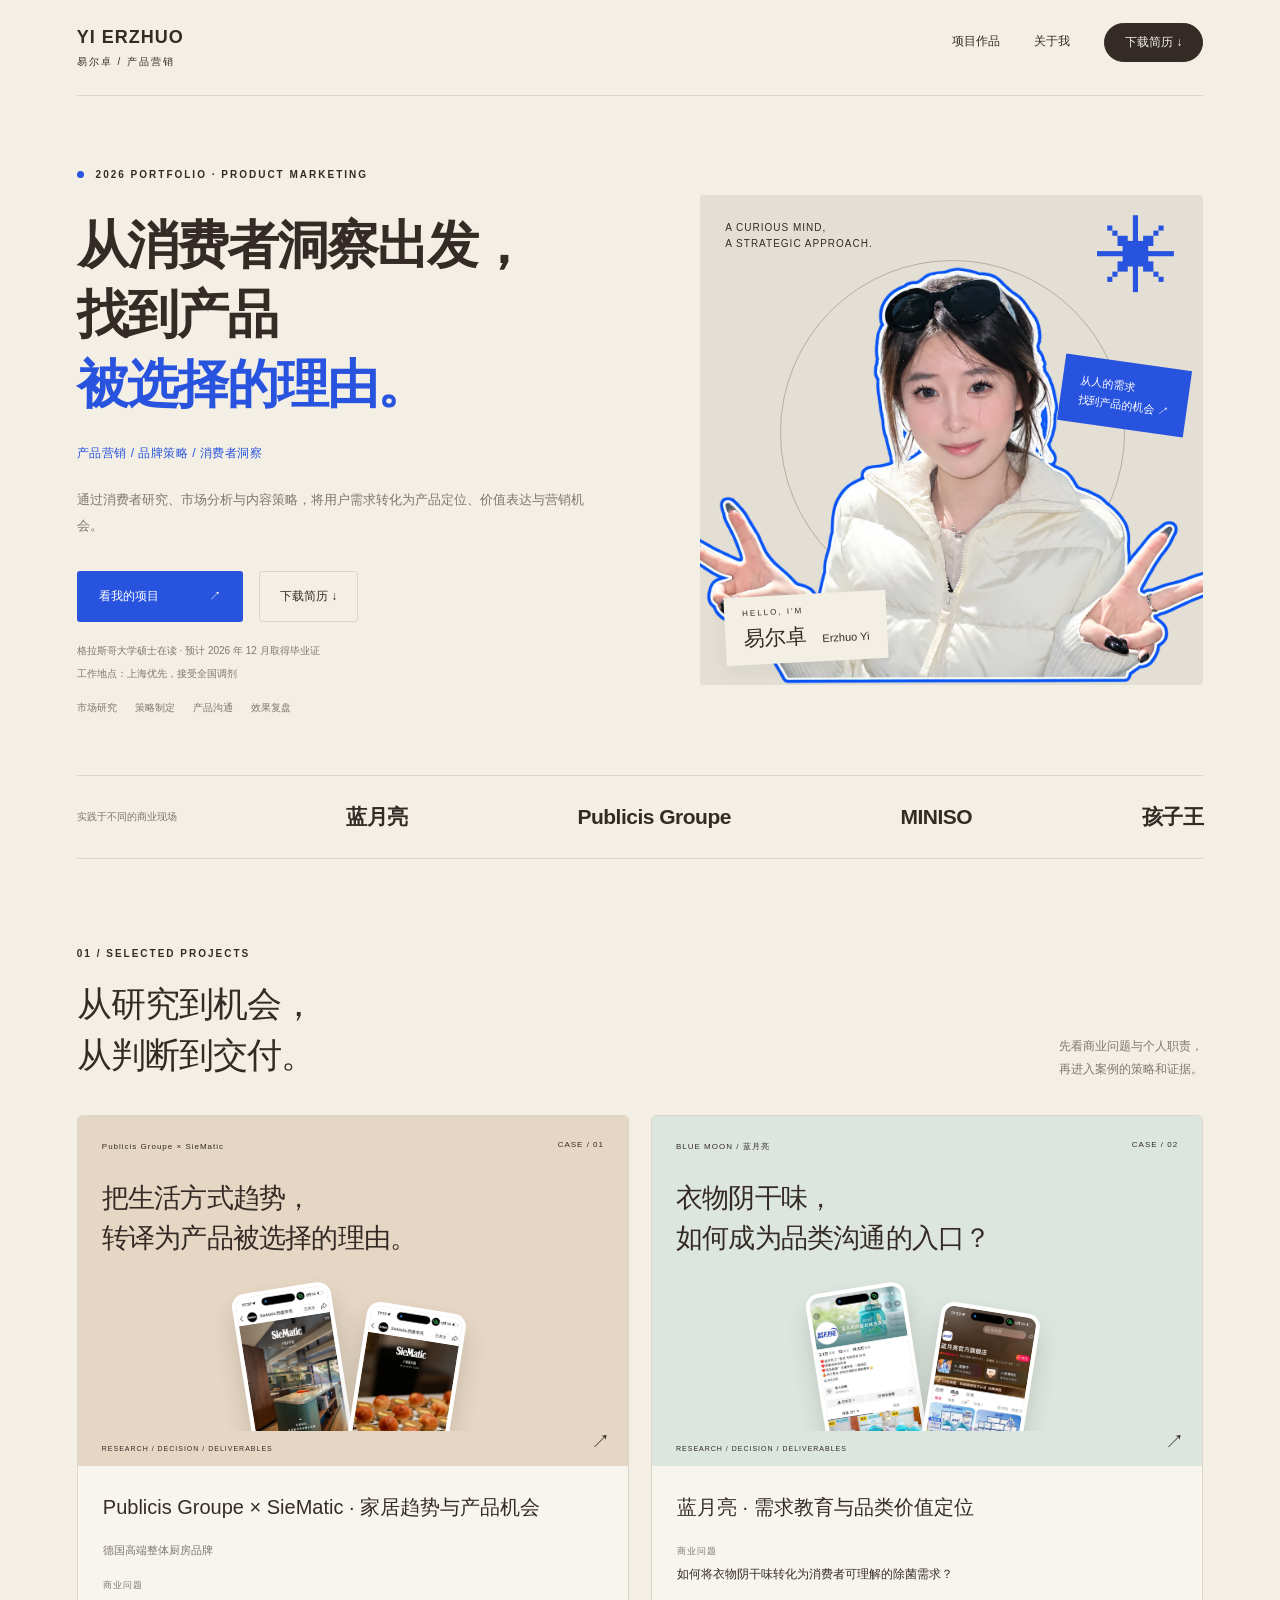
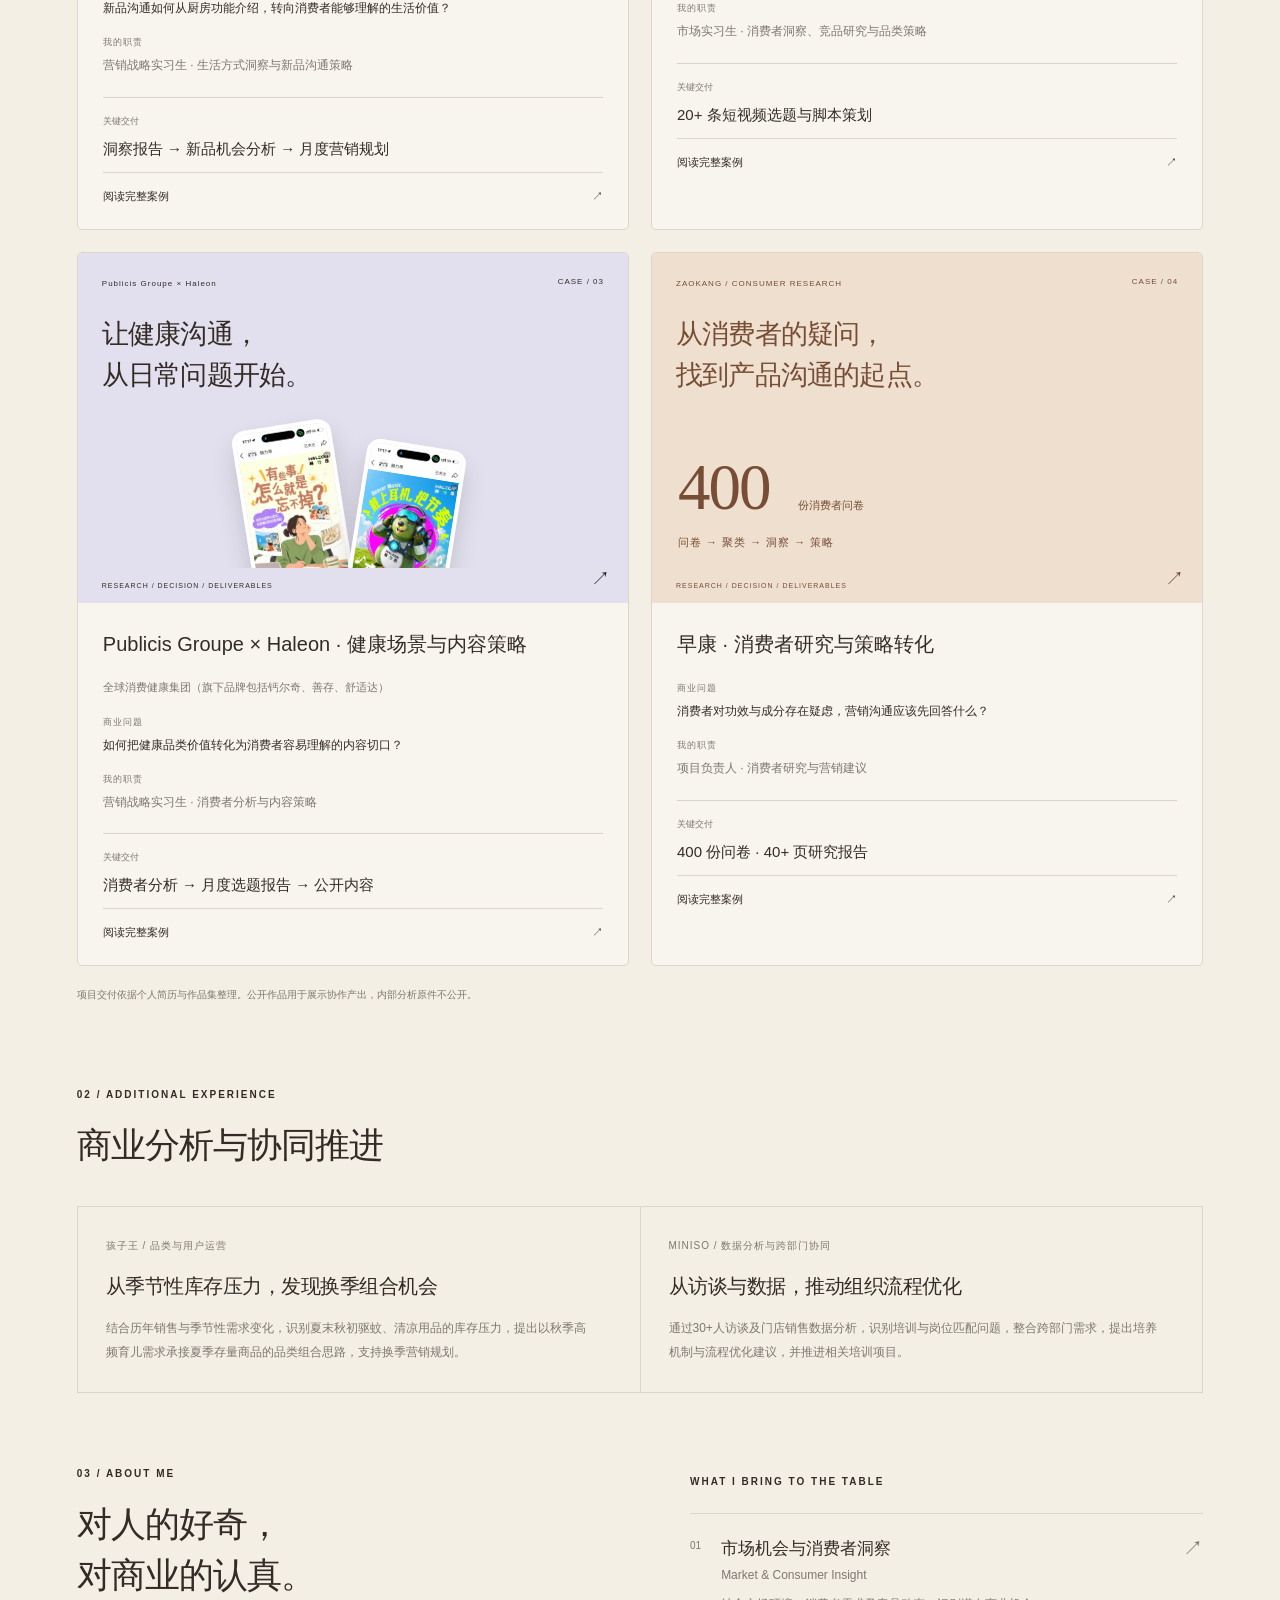
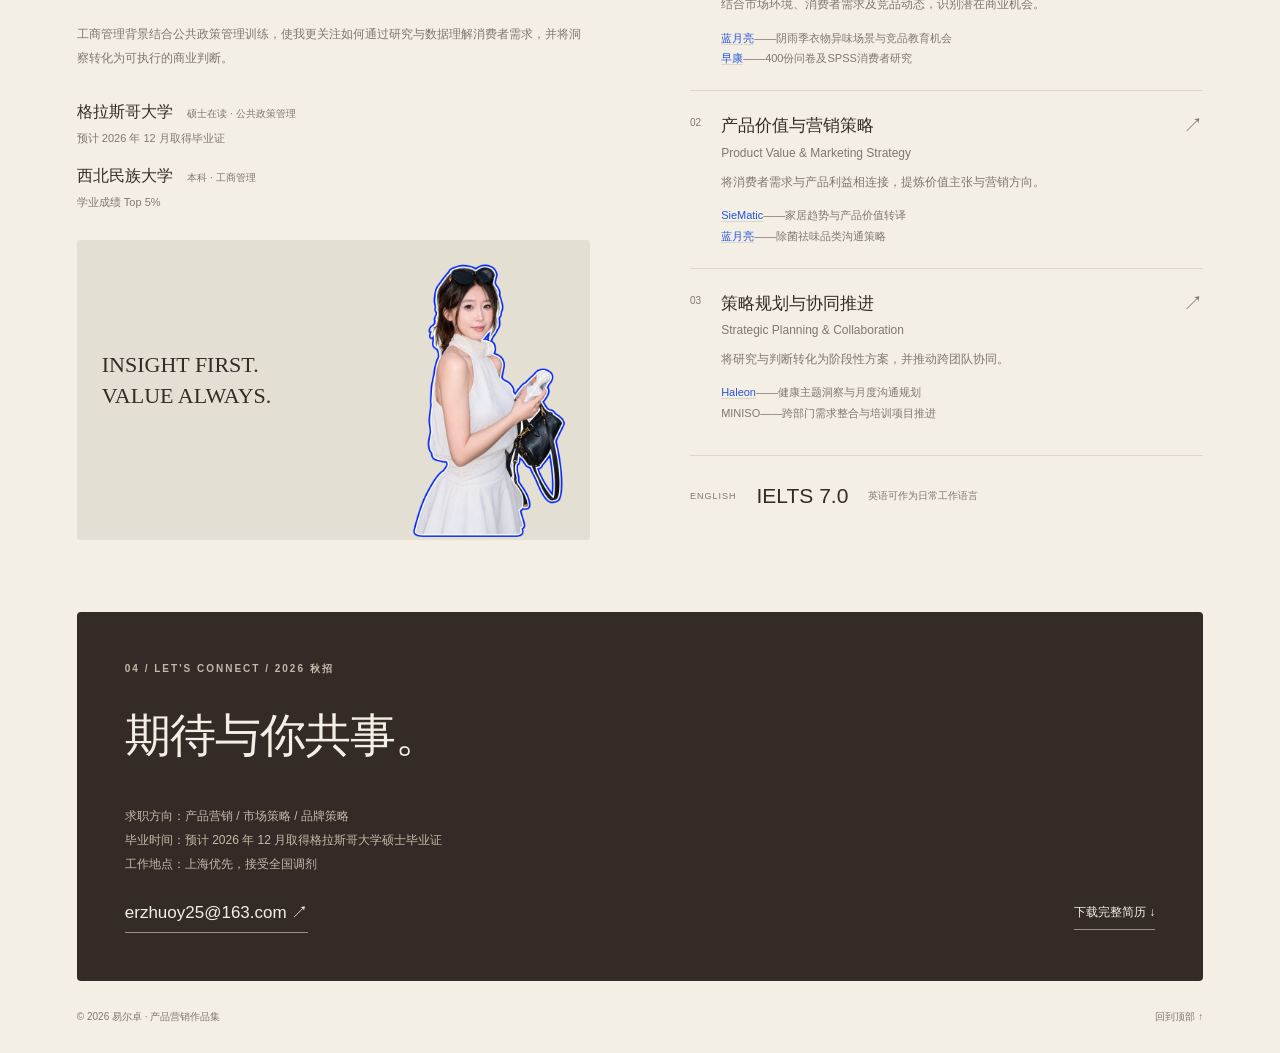
==== commit a4bd3046: "Refine homepage experience, capabilities and contact sections" ====
--- a/index.html
+++ b/index.html
@@ -1,3 +1,3 @@
-<!DOCTYPE html><html lang="zh-CN"><head><meta charset="utf-8"><meta name="viewport" content="width=device-width,initial-scale=1"><meta name="description" content="易尔卓的产品营销作品集：消费者研究、家居趋势与产品机会、品牌策略与营销实践。"><meta name="theme-color" content="#f3efe5"><title>易尔卓 · 产品营销作品集</title><link rel="stylesheet" href="style.css?v=restore8ede692"></head><body><header><a href="#" class="wordmark">YI ERZHUO<span>易尔卓 / 产品营销</span></a><nav aria-label="主导航"><a href="#projects">项目作品</a><a href="#capabilities">关于我</a><a class="resume-nav" href="assets/yi-erzhuo-resume.pdf" download>下载简历 ↓</a></nav></header><main><section class="hero"><div class="hero-copy"><p class="eyebrow"><i></i> 2026 PORTFOLIO · PRODUCT MARKETING</p><h1>从消费者洞察出发，<br>找到产品<br><span class="blue">被选择的理由。</span></h1><p class="positioning">产品营销 / 品牌策略 / 消费者洞察</p><p class="hero-description">通过消费者研究、市场分析与内容策略，将用户需求转化为产品定位、价值表达与营销机会。</p><div class="hero-actions-new"><a class="primary" href="#projects">看我的项目 <span>↗</span></a><a class="resume-button" href="assets/yi-erzhuo-resume.pdf" download>下载简历 ↓</a></div><p class="graduation">格拉斯哥大学硕士在读 · 预计 2026 年 12 月取得毕业证</p><p class="location">工作地点：上海优先，接受全国调剂</p><div class="focus-words"><span>市场研究</span><span>策略制定</span><span>产品沟通</span><span>效果复盘</span></div></div><div class="hero-portrait"><span class="portrait-top">A CURIOUS MIND,<br>A STRATEGIC APPROACH.</span><span class="portrait-orbit"></span><span class="big-star">✳︎</span><img src="assets/slide-1-1.webp" alt="易尔卓个人照片" fetchpriority="high"><div class="portrait-caption"><span>HELLO, I'M</span><strong>易尔卓 <small>Erzhuo Yi</small></strong></div><span class="portrait-sticker">从人的需求<br>找到产品的机会 ↗</span></div></section>
-<div class="brand-strip"><span>实践于不同的商业现场</span><strong>蓝月亮</strong><strong>Publicis Groupe</strong><strong>MINISO</strong><strong>孩子王</strong></div><section id="projects" class="section"><div class="section-title"><div><p class="eyebrow">01 / SELECTED PROJECTS</p><h2>从研究到机会，<br>从判断到交付。</h2></div><p>先看商业问题与个人职责，<br>再进入案例的策略和证据。</p></div><div class="project-grid revised-projects"><article class="project sand"><a class="project-cover" href="cases/siematic/"><div class="cover-top"><span>Publicis Groupe × SieMatic</span><span>CASE / 01</span></div><h3>把生活方式趋势，<br>转译为产品被选择的理由。</h3><div class="cover-art"><img src="assets/slide-6-1.webp" alt="Publicis Groupe × SieMatic公开作品" loading="lazy"><img src="assets/slide-6-2.webp" alt="Publicis Groupe × SieMatic公开作品" loading="lazy"></div><span class="cover-label">RESEARCH / DECISION / DELIVERABLES</span><span class="cover-arrow">↗</span></a><div class="project-body"><h3>Publicis Groupe × SieMatic · 家居趋势与产品机会</h3><p class="card-problem"><span>商业问题</span>新品沟通如何从厨房功能介绍，转向消费者能够理解的生活价值？</p><p class="card-role"><span>我的职责</span>营销战略实习生 · 生活方式洞察与新品沟通策略</p><div class="deliverable"><span>关键交付</span><strong>洞察报告 → 新品机会分析 → 月度营销规划</strong></div><a class="case-link" href="cases/siematic/">阅读完整案例 <span>↗</span></a></div></article><article class="project mint"><a class="project-cover" href="cases/moon/"><div class="cover-top"><span>BLUE MOON / 蓝月亮</span><span>CASE / 02</span></div><h3>衣物阴干味，<br>如何成为品类沟通的入口？</h3><div class="cover-art"><img src="assets/slide-5-1.webp" alt="BLUE MOON / 蓝月亮公开作品" loading="lazy"><img src="assets/slide-5-2.webp" alt="BLUE MOON / 蓝月亮公开作品" loading="lazy"></div><span class="cover-label">RESEARCH / DECISION / DELIVERABLES</span><span class="cover-arrow">↗</span></a><div class="project-body"><h3>蓝月亮 · 需求教育与品类价值定位</h3><p class="card-problem"><span>商业问题</span>如何将衣物阴干味转化为消费者可理解的除菌需求？</p><p class="card-role"><span>我的职责</span>市场实习生 · 消费者洞察、竞品研究与品类策略</p><div class="deliverable"><span>关键交付</span><strong>20+ 条短视频选题与脚本策划</strong></div><a class="case-link" href="cases/moon/">阅读完整案例 <span>↗</span></a></div></article><article class="project lavender"><a class="project-cover" href="cases/haleon/"><div class="cover-top"><span>Publicis Groupe × Haleon</span><span>CASE / 03</span></div><h3>让健康沟通，<br>从日常问题开始。</h3><div class="cover-art"><img src="assets/slide-7-1.webp" alt="Publicis Groupe × Haleon公开作品" loading="lazy"><img src="assets/slide-7-2.webp" alt="Publicis Groupe × Haleon公开作品" loading="lazy"></div><span class="cover-label">RESEARCH / DECISION / DELIVERABLES</span><span class="cover-arrow">↗</span></a><div class="project-body"><h3>Publicis Groupe × Haleon · 健康场景与内容策略</h3><p class="card-problem"><span>商业问题</span>如何把健康品类价值转化为消费者容易理解的内容切口？</p><p class="card-role"><span>我的职责</span>营销战略实习生 · 消费者分析与内容策略</p><div class="deliverable"><span>关键交付</span><strong>消费者分析 → 月度选题报告 → 公开内容</strong></div><a class="case-link" href="cases/haleon/">阅读完整案例 <span>↗</span></a></div></article><article class="project goji-theme"><a class="project-cover" href="cases/goji/"><div class="cover-top"><span>ZAOKANG / CONSUMER RESEARCH</span><span>CASE / 04</span></div><h3>从消费者的疑问，<br>找到产品沟通的起点。</h3><div class="research-cover"><span>400 <small>份消费者问卷</small></span><div>问卷 → 聚类 → 洞察 → 策略</div></div><span class="cover-label">RESEARCH / DECISION / DELIVERABLES</span><span class="cover-arrow">↗</span></a><div class="project-body"><h3>早康 · 消费者研究与策略转化</h3><p class="card-problem"><span>商业问题</span>消费者对功效与成分存在疑虑，营销沟通应该先回答什么？</p><p class="card-role"><span>我的职责</span>项目负责人 · 消费者研究与营销建议</p><div class="deliverable"><span>关键交付</span><strong>400 份问卷 · 40+ 页研究报告</strong></div><a class="case-link" href="cases/goji/">阅读完整案例 <span>↗</span></a></div></article></div><p class="confidential">项目交付依据个人简历与作品集整理。公开作品用于展示协作产出，内部分析原件不公开。</p></section><section id="research" class="section research-feature"><div class="section-title"><div><p class="eyebrow">02 / RESEARCH SPOTLIGHT</p><h2>研究的价值，<br>在于改变下一步行动。</h2></div><a class="text-link" href="cases/goji/">阅读早康研究案例 ↗</a></div><section class="case-visual"><p class="eyebrow">RESEARCH METHOD</p><h3>从研究问题到营销建议</h3><div class="process-flow"><div><b>01 · 问卷</b><span>400 份问卷<br>动机 / 场景 / 决策路径</span></div><div><b>02 · 分析</b><span>SPSS 聚类<br>平台竞品分析</span></div><div><b>03 · 发现</b><span>功效认知疑虑<br>成分可信度疑虑</span></div><div><b>04 · 转化</b><span>40+ 页报告<br>沟通建议与校园活动</span></div></div><h3>两类发现，分别回答两类问题</h3><div class="finding-grid"><article><span>FINDING 01</span><h4>“为什么需要它？”</h4><p>发现：消费者对产品功效存在疑虑。</p><div>建议：用具体使用需求解释产品价值。</div></article><article><span>FINDING 02</span><h4>“为什么相信它？”</h4><p>发现：消费者对成分可信度存在疑虑。</p><div>建议：补充成分与功效的可信依据。</div></article></div><div class="research-boundary"><strong>研究证据的范围</strong><p>已知方法为问卷、SPSS 聚类与竞品分析；本页不展示群体分布与用户画像，避免以示意信息代替原始聚类结果。以上问句是对定性发现的概括，不是受访者原话。</p></div><p class="visual-caption">说明图依据简历重建，呈现研究到策略的逻辑，不替代原始研究数据。</p></section></section><section class="section"><div class="section-title"><div><p class="eyebrow">03 / SUPPORTING EXPERIENCE</p><h2>商业判断与协同推进。</h2></div></div><div class="support-grid compact-support"><article class="support"><span class="small-no">孩子王 / 品类与用户运营</span><h3>从季节性库存，推导换季场景包。</h3><p><strong>问题：</strong>夏末秋初驱蚊、清凉用品面临库存压力。</p><p><strong>判断：</strong>结合历年销售与消费习惯，以秋季高频刚需带动夏季低频尾货，组织换季育儿护理组合。</p><p><strong>职责与交付：</strong>负责换季消费需求分析与品类组合策略，结合渠道表现提出社群内容与活动优化方向。</p><p class="support-foot">材料描述库存压力得到缓解，但缺少库存及销售对比原始记录，因此不量化归因效果。</p></article><article class="support"><span class="small-no">MINISO / 分析与跨部门推进</span><h3>把访谈和数据，转成可执行的协作建议。</h3><p>访谈 30+ 历任管培生，识别岗位匹配与培训机制问题；按阶段、品类及活动节点对比门店销售数据。</p><p><strong>我的职责：</strong>负责培养机制问题诊断、门店销售分析与跨部门需求整合，提出流程优化建议；独立负责新员工培训项目。</p><p class="support-foot">突出数据分析、需求整合与项目推进能力，不将人才项目成果包装为产品营销效果。</p></article></div></section><section id="capabilities" class="section about"><div class="about-left"><p class="eyebrow">04 / ABOUT ME</p><h2>对人的好奇，<br>对商业的认真。</h2><p>工商管理的学习让我理解消费者与商业，<br>政策管理的训练让我重视证据与判断。</p><div class="education"><h3>格拉斯哥大学 <span>硕士在读 · 政策管理</span></h3><p>预计 2026 年 12 月取得毕业证</p><h3>西北民族大学 <span>本科 · 工商管理</span></h3><p>学业成绩 Top 5%</p></div><div class="about-photo"><img src="assets/slide-2-1.webp" alt="易尔卓个人照片" loading="lazy"><span>INSIGHT FIRST.<br>VALUE ALWAYS.</span></div></div><div class="abilities"><p class="eyebrow">WHAT I BRING TO THE TABLE</p><div class="ability"><span>01</span><div><h3><span class="ability-en">Consumer Insight</span><span class="ability-cn">消费者洞察</span></h3><p>研究购买动机、使用场景与决策障碍，识别可被产品承接的需求。</p></div><span class="ability-mark">↗</span></div><div class="ability"><span>02</span><div><h3><span class="ability-en">Product Positioning</span><span class="ability-cn">产品定位</span></h3><p>基于用户需求与竞品分析，提炼产品价值和差异化沟通切口。</p></div><span class="ability-mark">↗</span></div><div class="ability"><span>03</span><div><h3><span class="ability-en">Marketing Strategy</span><span class="ability-cn">营销策略</span></h3><p>将市场机会转化为品类营销方向与品牌月度规划。</p></div><span class="ability-mark">↗</span></div><div class="ability"><span>04</span><div><h3><span class="ability-en">Content Strategy</span><span class="ability-cn">内容策略</span></h3><p>连接产品利益与用户场景，形成专题、选题与内容表达。</p></div><span class="ability-mark">↗</span></div><div class="ability"><span>05</span><div><h3><span class="ability-en">Data Analysis</span><span class="ability-cn">数据分析</span></h3><p>运用 SPSS、问卷与渠道数据分析，支持研究判断与内容复盘。</p></div><span class="ability-mark">↗</span></div><div class="language"><span>ENGLISH</span><strong>IELTS 7.0</strong><p>英语可作为日常工作语言</p></div></div></section>
-<section id="contact" class="contact"><p class="eyebrow">LET'S CONNECT / 2026 秋招</p><h2>期待下一次，<br>把洞察变成价值<span>↗</span></h2><p class="contact-details">求职方向：产品营销 / 品牌策略 / 消费者洞察<br>毕业时间：预计 2026 年 12 月取得格拉斯哥大学硕士毕业证<br>工作地点：上海优先，接受全国调剂</p><div class="contact-bottom"><a href="mailto:erzhuoy25@163.com">erzhuoy25@163.com ↗</a><a href="assets/yi-erzhuo-resume.pdf" download>下载完整简历 ↓</a></div></section></main><footer><span>© 2026 易尔卓 · 产品营销作品集</span><a href="#">回到顶部 ↑</a></footer></body></html>+<!DOCTYPE html><html lang="zh-CN"><head><meta charset="utf-8"><meta name="viewport" content="width=device-width,initial-scale=1"><meta name="description" content="易尔卓的产品营销作品集：消费者研究、家居趋势与产品机会、品牌策略与营销实践。"><meta name="theme-color" content="#f3efe5"><title>易尔卓 · 产品营销作品集</title><link rel="stylesheet" href="style.css?v=home-refine1"></head><body class="home-refined"><header><a href="#" class="wordmark">YI ERZHUO<span>易尔卓 / 产品营销</span></a><nav aria-label="主导航"><a href="#projects">项目作品</a><a href="#capabilities">关于我</a><a class="resume-nav" href="assets/yi-erzhuo-resume.pdf" download>下载简历 ↓</a></nav></header><main><section class="hero"><div class="hero-copy"><p class="eyebrow"><i></i> 2026 PORTFOLIO · PRODUCT MARKETING</p><h1>从消费者洞察出发，<br>找到产品<br><span class="blue">被选择的理由。</span></h1><p class="positioning">产品营销 / 品牌策略 / 消费者洞察</p><p class="hero-description">通过消费者研究、市场分析与内容策略，将用户需求转化为产品定位、价值表达与营销机会。</p><div class="hero-actions-new"><a class="primary" href="#projects">看我的项目 <span>↗</span></a><a class="resume-button" href="assets/yi-erzhuo-resume.pdf" download>下载简历 ↓</a></div><p class="graduation">格拉斯哥大学硕士在读 · 预计 2026 年 12 月取得毕业证</p><p class="location">工作地点：上海优先，接受全国调剂</p><div class="focus-words"><span>市场研究</span><span>策略制定</span><span>产品沟通</span><span>效果复盘</span></div></div><div class="hero-portrait"><span class="portrait-top">A CURIOUS MIND,<br>A STRATEGIC APPROACH.</span><span class="portrait-orbit"></span><span class="big-star">✳︎</span><img src="assets/slide-1-1.webp" alt="易尔卓个人照片" fetchpriority="high"><div class="portrait-caption"><span>HELLO, I'M</span><strong>易尔卓 <small>Erzhuo Yi</small></strong></div><span class="portrait-sticker">从人的需求<br>找到产品的机会 ↗</span></div></section>
+<div class="brand-strip"><span>实践于不同的商业现场</span><strong>蓝月亮</strong><strong>Publicis Groupe</strong><strong>MINISO</strong><strong>孩子王</strong></div><section id="projects" class="section"><div class="section-title"><div><p class="eyebrow">01 / SELECTED PROJECTS</p><h2>从研究到机会，<br>从判断到交付。</h2></div><p>先看商业问题与个人职责，<br>再进入案例的策略和证据。</p></div><div class="project-grid revised-projects"><article class="project sand"><a class="project-cover" href="cases/siematic/"><div class="cover-top"><span>Publicis Groupe × SieMatic</span><span>CASE / 01</span></div><h3>把生活方式趋势，<br>转译为产品被选择的理由。</h3><div class="cover-art"><img src="assets/slide-6-1.webp" alt="Publicis Groupe × SieMatic公开作品" loading="lazy"><img src="assets/slide-6-2.webp" alt="Publicis Groupe × SieMatic公开作品" loading="lazy"></div><span class="cover-label">RESEARCH / DECISION / DELIVERABLES</span><span class="cover-arrow">↗</span></a><div class="project-body"><h3>Publicis Groupe × SieMatic · 家居趋势与产品机会</h3><p class="brand-identity">德国高端整体厨房品牌</p><p class="card-problem"><span>商业问题</span>新品沟通如何从厨房功能介绍，转向消费者能够理解的生活价值？</p><p class="card-role"><span>我的职责</span>营销战略实习生 · 生活方式洞察与新品沟通策略</p><div class="deliverable"><span>关键交付</span><strong>洞察报告 → 新品机会分析 → 月度营销规划</strong></div><a class="case-link" href="cases/siematic/">阅读完整案例 <span>↗</span></a></div></article><article class="project mint"><a class="project-cover" href="cases/moon/"><div class="cover-top"><span>BLUE MOON / 蓝月亮</span><span>CASE / 02</span></div><h3>衣物阴干味，<br>如何成为品类沟通的入口？</h3><div class="cover-art"><img src="assets/slide-5-1.webp" alt="BLUE MOON / 蓝月亮公开作品" loading="lazy"><img src="assets/slide-5-2.webp" alt="BLUE MOON / 蓝月亮公开作品" loading="lazy"></div><span class="cover-label">RESEARCH / DECISION / DELIVERABLES</span><span class="cover-arrow">↗</span></a><div class="project-body"><h3>蓝月亮 · 需求教育与品类价值定位</h3><p class="card-problem"><span>商业问题</span>如何将衣物阴干味转化为消费者可理解的除菌需求？</p><p class="card-role"><span>我的职责</span>市场实习生 · 消费者洞察、竞品研究与品类策略</p><div class="deliverable"><span>关键交付</span><strong>20+ 条短视频选题与脚本策划</strong></div><a class="case-link" href="cases/moon/">阅读完整案例 <span>↗</span></a></div></article><article class="project lavender"><a class="project-cover" href="cases/haleon/"><div class="cover-top"><span>Publicis Groupe × Haleon</span><span>CASE / 03</span></div><h3>让健康沟通，<br>从日常问题开始。</h3><div class="cover-art"><img src="assets/slide-7-1.webp" alt="Publicis Groupe × Haleon公开作品" loading="lazy"><img src="assets/slide-7-2.webp" alt="Publicis Groupe × Haleon公开作品" loading="lazy"></div><span class="cover-label">RESEARCH / DECISION / DELIVERABLES</span><span class="cover-arrow">↗</span></a><div class="project-body"><h3>Publicis Groupe × Haleon · 健康场景与内容策略</h3><p class="brand-identity">全球消费健康集团（旗下品牌包括钙尔奇、善存、舒适达）</p><p class="card-problem"><span>商业问题</span>如何把健康品类价值转化为消费者容易理解的内容切口？</p><p class="card-role"><span>我的职责</span>营销战略实习生 · 消费者分析与内容策略</p><div class="deliverable"><span>关键交付</span><strong>消费者分析 → 月度选题报告 → 公开内容</strong></div><a class="case-link" href="cases/haleon/">阅读完整案例 <span>↗</span></a></div></article><article class="project goji-theme"><a class="project-cover" href="cases/goji/"><div class="cover-top"><span>ZAOKANG / CONSUMER RESEARCH</span><span>CASE / 04</span></div><h3>从消费者的疑问，<br>找到产品沟通的起点。</h3><div class="research-cover"><span>400 <small>份消费者问卷</small></span><div>问卷 → 聚类 → 洞察 → 策略</div></div><span class="cover-label">RESEARCH / DECISION / DELIVERABLES</span><span class="cover-arrow">↗</span></a><div class="project-body"><h3>早康 · 消费者研究与策略转化</h3><p class="card-problem"><span>商业问题</span>消费者对功效与成分存在疑虑，营销沟通应该先回答什么？</p><p class="card-role"><span>我的职责</span>项目负责人 · 消费者研究与营销建议</p><div class="deliverable"><span>关键交付</span><strong>400 份问卷 · 40+ 页研究报告</strong></div><a class="case-link" href="cases/goji/">阅读完整案例 <span>↗</span></a></div></article></div><p class="confidential">项目交付依据个人简历与作品集整理。公开作品用于展示协作产出，内部分析原件不公开。</p></section><section id="additional-experience" class="section"><div class="section-title"><div><p class="eyebrow">02 / ADDITIONAL EXPERIENCE</p><h2>商业分析与协同推进</h2></div></div><div class="support-grid compact-support"><article id="kidswant" class="support"><span class="small-no">孩子王 / 品类与用户运营</span><h3>从季节性库存压力，发现换季组合机会</h3><p>结合历年销售与季节性需求变化，识别夏末秋初驱蚊、清凉用品的库存压力，提出以秋季高频育儿需求承接夏季存量商品的品类组合思路，支持换季营销规划。</p></article><article id="miniso" class="support"><span class="small-no">MINISO / 数据分析与跨部门协同</span><h3>从访谈与数据，推动组织流程优化</h3><p>通过30+人访谈及门店销售数据分析，识别培训与岗位匹配问题，整合跨部门需求，提出培养机制与流程优化建议，并推进相关培训项目。</p></article></div></section><section id="capabilities" class="section about"><div class="about-left"><p class="eyebrow">03 / ABOUT ME</p><h2>对人的好奇，<br>对商业的认真。</h2><p>工商管理背景结合公共政策管理训练，使我更关注如何通过研究与数据理解消费者需求，并将洞察转化为可执行的商业判断。</p><div class="education"><h3>格拉斯哥大学 <span>硕士在读 · 公共政策管理</span></h3><p>预计 2026 年 12 月取得毕业证</p><h3>西北民族大学 <span>本科 · 工商管理</span></h3><p>学业成绩 Top 5%</p></div><div class="about-photo"><img src="assets/slide-2-1.webp" alt="易尔卓个人照片" loading="lazy"><span>INSIGHT FIRST.<br>VALUE ALWAYS.</span></div></div><div class="abilities"><p class="eyebrow">WHAT I BRING TO THE TABLE</p><div class="ability"><span>01</span><div><h3><span class="ability-cn">市场机会与消费者洞察</span><span class="ability-en">Market &amp; Consumer Insight</span></h3><p>结合市场环境、消费者需求及竞品动态，识别潜在商业机会。</p><p class="ability-evidence"><a href="cases/moon/">蓝月亮</a>——阴雨季衣物异味场景与竞品教育机会<br><a href="cases/goji/">早康</a>——400份问卷及SPSS消费者研究</p></div><span class="ability-mark" aria-hidden="true">↗</span></div><div class="ability"><span>02</span><div><h3><span class="ability-cn">产品价值与营销策略</span><span class="ability-en">Product Value &amp; Marketing Strategy</span></h3><p>将消费者需求与产品利益相连接，提炼价值主张与营销方向。</p><p class="ability-evidence"><a href="cases/siematic/">SieMatic</a>——家居趋势与产品价值转译<br><a href="cases/moon/">蓝月亮</a>——除菌祛味品类沟通策略</p></div><span class="ability-mark" aria-hidden="true">↗</span></div><div class="ability"><span>03</span><div><h3><span class="ability-cn">策略规划与协同推进</span><span class="ability-en">Strategic Planning &amp; Collaboration</span></h3><p>将研究与判断转化为阶段性方案，并推动跨团队协同。</p><p class="ability-evidence"><a href="cases/haleon/">Haleon</a>——健康主题洞察与月度沟通规划<br><span>MINISO</span>——跨部门需求整合与培训项目推进</p></div><span class="ability-mark" aria-hidden="true">↗</span></div><div class="language"><span>ENGLISH</span><strong>IELTS 7.0</strong><p>英语可作为日常工作语言</p></div></div></section>
+<section id="contact" class="contact"><p class="eyebrow">04 / LET'S CONNECT / 2026 秋招</p><h2>期待与你共事。</h2><p class="contact-details">求职方向：产品营销 / 市场策略 / 品牌策略<br>毕业时间：预计 2026 年 12 月取得格拉斯哥大学硕士毕业证<br>工作地点：上海优先，接受全国调剂</p><div class="contact-bottom"><a href="mailto:erzhuoy25@163.com">erzhuoy25@163.com ↗</a><a href="assets/yi-erzhuo-resume.pdf" download>下载完整简历 ↓</a></div></section></main><footer><span>© 2026 易尔卓 · 产品营销作品集</span><a href="#">回到顶部 ↑</a></footer></body></html>
--- a/style.css
+++ b/style.css
@@ -14,5 +14,8 @@
 /* tune4: clarify the insight decision and keep evidence at a supporting scale. */
 .siematic-tuned .tune-key-insight{margin:0}.siematic-tuned .tune-key-insight dt{font-size:10px;font-weight:500;line-height:1.7;margin:16px 0 5px}.siematic-tuned .tune-key-insight dt:first-child{margin-top:0}.siematic-tuned .tune-key-insight dd{font-size:12px;line-height:1.9;color:var(--muted);margin:0}.siematic-tuned .tune-research-layout .six-evidence{width:100%;max-width:380px;justify-self:end}.siematic-tuned .tune-planning-grid{max-width:800px;gap:24px}.siematic-tuned .six-published{max-width:420px;gap:22px}@media(max-width:650px){.siematic-tuned .tune-key-insight dd{font-size:11px}.siematic-tuned .tune-research-layout .six-evidence{max-width:280px;justify-self:start}.siematic-tuned .tune-planning-grid{max-width:280px}.siematic-tuned .six-published{max-width:280px;gap:15px}}
 
-/* Blue Moon: category strategy case with compact, original evidence. */
-.moon-case .six-overview{margin-bottom:28px}.moon-case .case-chapter{padding:33px 0 28px}.moon-case .case-chapter h2{font-size:25px}.moon-case .case-chapter>p:not(.eyebrow){font-size:13px;line-height:1.95}.moon-case .case-chapter strong{font-weight:500;color:var(--ink)}.moon-case .chapter-nav{position:static;gap:18px}.moon-case .case-chapter .six-method{padding:15px 0;border-top:1px solid var(--line);border-bottom:1px solid var(--line);font-size:12px;margin:22px 0;color:var(--ink)}.moon-case .gallery.evidence-gallery{max-width:420px;gap:22px}.moon-case .evidence-gallery .gallery-image{width:100%;max-height:none;overflow:visible}.moon-case .evidence-gallery img{display:block;width:100%;height:auto;max-height:none;object-fit:contain}.moon-case .evidence-gallery figcaption{padding-top:12px}.moon-case .evidence-gallery h3{font-size:15px}.moon-case .evidence-gallery p{font-size:10px}.moon-case .six-summary{margin:20px 0}.moon-case #image-dialog{max-height:94vh}@media(max-width:650px){.moon-case .case-chapter h2{font-size:22px}.moon-case .case-chapter>p:not(.eyebrow){font-size:12px}.moon-case .chapter-nav{gap:10px 15px;font-size:9px}.moon-case .case-chapter .six-method{font-size:11px}.moon-case .gallery.evidence-gallery{grid-template-columns:1fr 1fr!important;max-width:280px!important;gap:15px!important}.moon-case .evidence-gallery h3{font-size:13px}.moon-case .evidence-gallery p{font-size:10px}}
+/* Shared marketing case template: existing Moon rules, reused by Haleon. */
+:is(.moon-case,.marketing-case) .six-overview{margin-bottom:28px}:is(.moon-case,.marketing-case) .case-chapter{padding:33px 0 28px}:is(.moon-case,.marketing-case) .case-chapter h2{font-size:25px}:is(.moon-case,.marketing-case) .case-chapter>p:not(.eyebrow){font-size:13px;line-height:1.95}:is(.moon-case,.marketing-case) .case-chapter strong{font-weight:500;color:var(--ink)}:is(.moon-case,.marketing-case) .chapter-nav{position:static;gap:18px}:is(.moon-case,.marketing-case) .case-chapter .six-method{padding:15px 0;border-top:1px solid var(--line);border-bottom:1px solid var(--line);font-size:12px;margin:22px 0;color:var(--ink)}:is(.moon-case,.marketing-case) .gallery.evidence-gallery{max-width:420px;gap:22px}:is(.moon-case,.marketing-case) .evidence-gallery .gallery-image{width:100%;max-height:none;overflow:visible}:is(.moon-case,.marketing-case) .evidence-gallery img{display:block;width:100%;height:auto;max-height:none;object-fit:contain}:is(.moon-case,.marketing-case) .evidence-gallery figcaption{padding-top:12px}:is(.moon-case,.marketing-case) .evidence-gallery h3{font-size:15px}:is(.moon-case,.marketing-case) .evidence-gallery p{font-size:10px}:is(.moon-case,.marketing-case) .six-summary{margin:20px 0}:is(.moon-case,.marketing-case) #image-dialog{max-height:94vh}@media(max-width:650px){:is(.moon-case,.marketing-case) .case-chapter h2{font-size:22px}:is(.moon-case,.marketing-case) .case-chapter>p:not(.eyebrow){font-size:12px}:is(.moon-case,.marketing-case) .chapter-nav{gap:10px 15px;font-size:9px}:is(.moon-case,.marketing-case) .case-chapter .six-method{font-size:11px}:is(.moon-case,.marketing-case) .gallery.evidence-gallery{grid-template-columns:1fr 1fr!important;max-width:280px!important;gap:15px!important}:is(.moon-case,.marketing-case) .evidence-gallery h3{font-size:13px}:is(.moon-case,.marketing-case) .evidence-gallery p{font-size:10px}}
+
+/* Homepage refinement: concise experience, three evidence-led abilities, existing visual language. */
+.home-refined .brand-identity{font-size:11px;line-height:1.8;color:var(--muted);margin:-2px 0 16px}.home-refined #additional-experience,.home-refined #capabilities{padding-top:72px}.home-refined .compact-support{align-items:stretch}.home-refined .compact-support .support{padding:28px;min-width:0}.home-refined .compact-support h3{font-size:20px;line-height:1.65;margin:17px 0 14px}.home-refined .compact-support .support>p{margin:0;font-size:12px;line-height:1.95}.home-refined .about{padding-bottom:72px}.home-refined .ability{align-items:flex-start}.home-refined .ability>span:first-child{margin-top:5px;flex-shrink:0}.home-refined .ability>div{flex:1;min-width:0}.home-refined .ability-cn{display:block;font-size:17px;font-weight:500;color:var(--ink)}.home-refined .ability-en{display:block;font-size:12px;font-weight:400;color:var(--muted);margin:4px 0 0;overflow-wrap:anywhere}.home-refined .ability p{font-size:12px;line-height:1.85}.home-refined .ability .ability-evidence{font-size:11px;line-height:1.9;margin-top:12px}.home-refined .ability-evidence a{color:var(--blue);border-bottom:1px solid var(--line)}.home-refined .ability-evidence a:hover{color:var(--ink)}.home-refined .ability-mark{flex-shrink:0}.home-refined .contact-bottom{flex-wrap:wrap}.home-refined .contact-bottom>a:last-child{font-size:12px}.home-refined .contact-bottom>a[href^="mailto:"]{overflow-wrap:anywhere}@media(max-width:650px){.home-refined #additional-experience,.home-refined #capabilities{padding-top:52px}.home-refined .compact-support .support{padding:24px}.home-refined .compact-support h3{font-size:19px}.home-refined .about{padding-bottom:52px}.home-refined .ability{gap:14px}.home-refined .ability-cn{font-size:16px}.home-refined .ability-en{font-size:11px}.home-refined .ability .ability-evidence{font-size:11px}.home-refined .contact-bottom>a{display:table;max-width:100%}.home-refined .contact-bottom>a:last-child{margin-top:20px}}
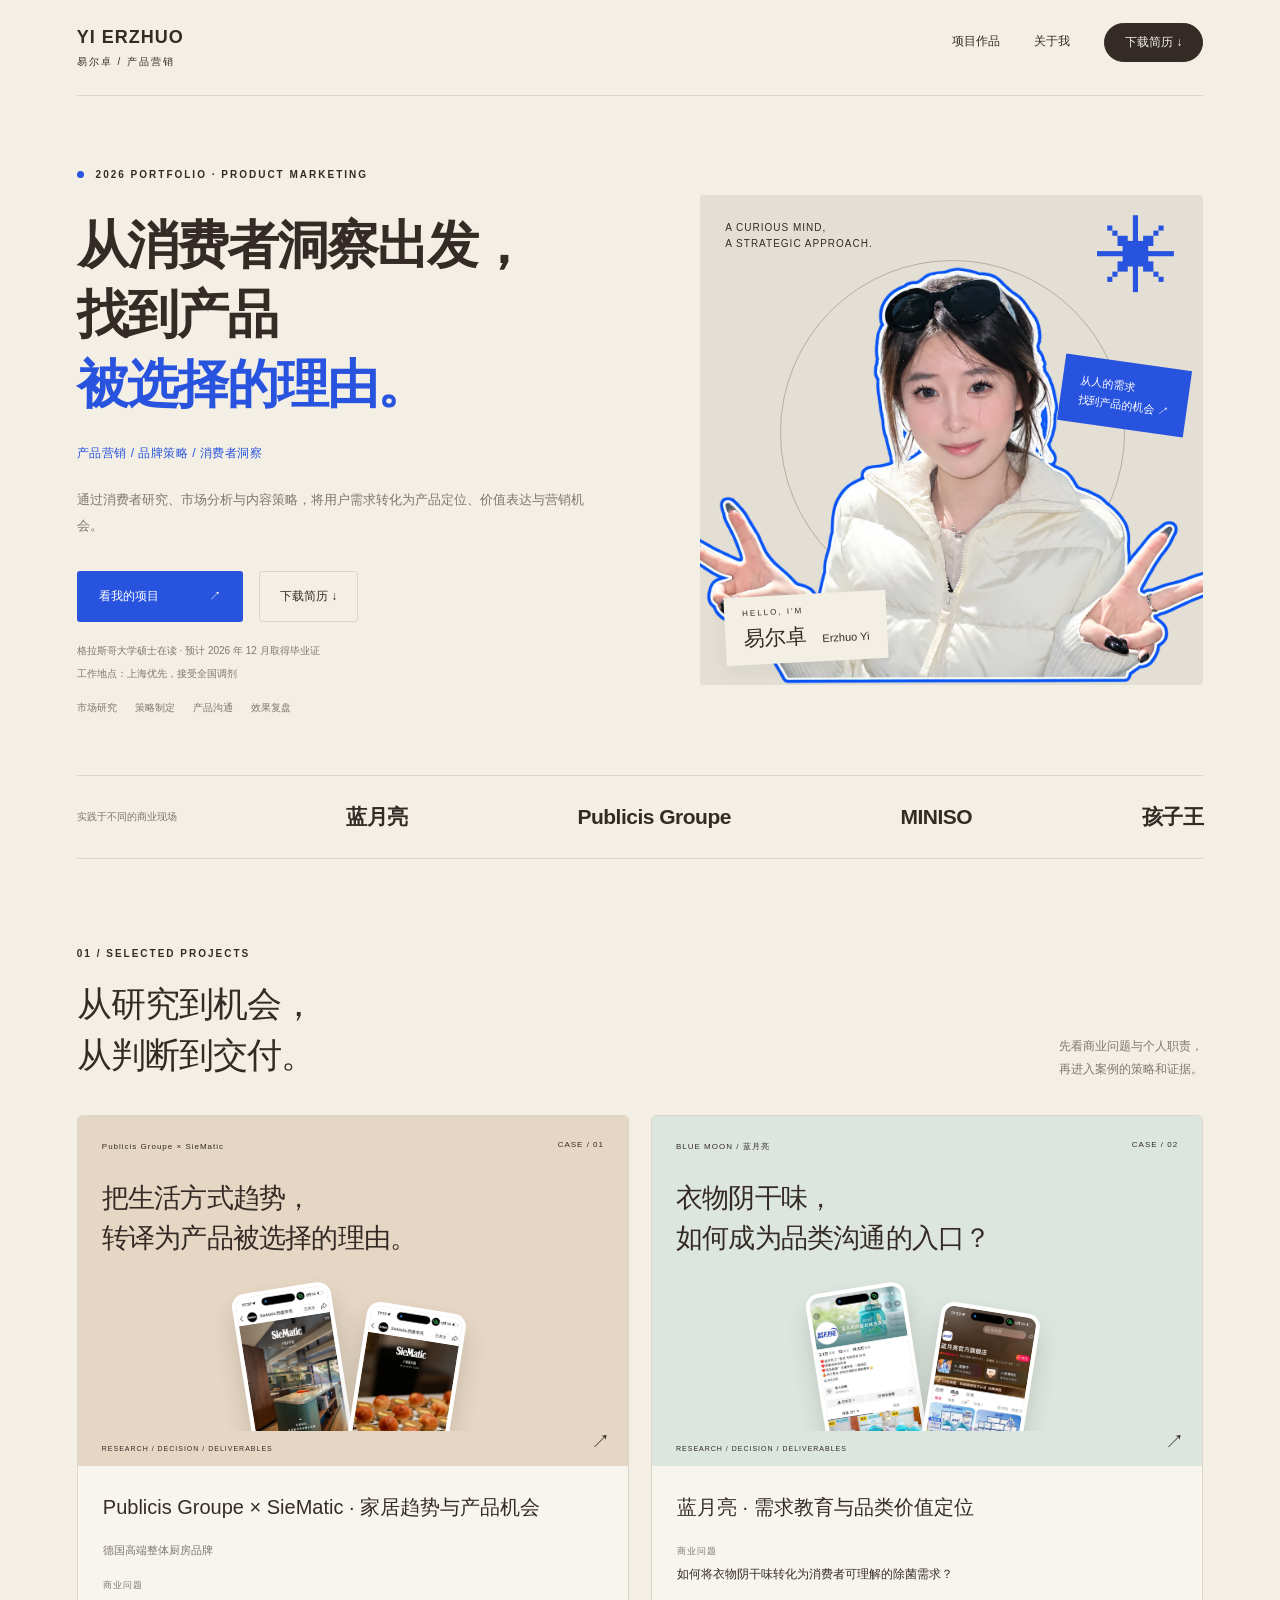
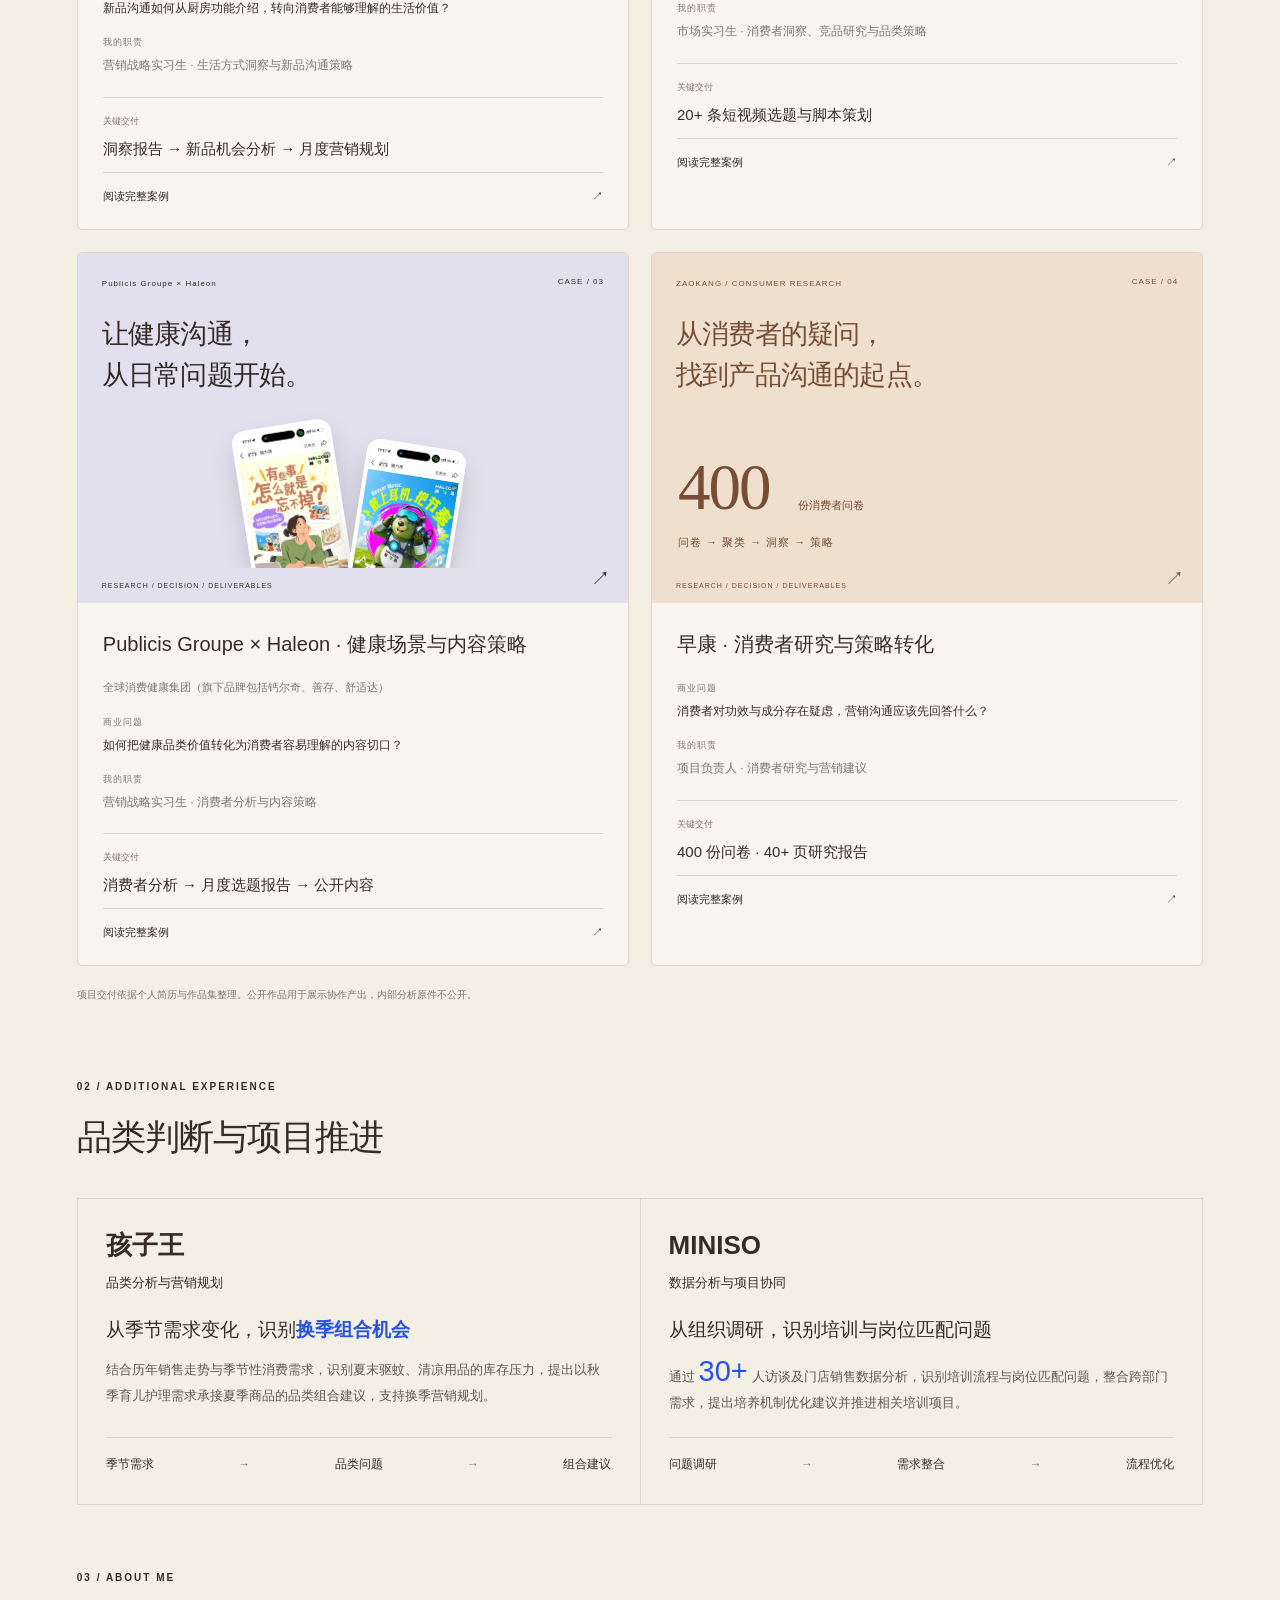
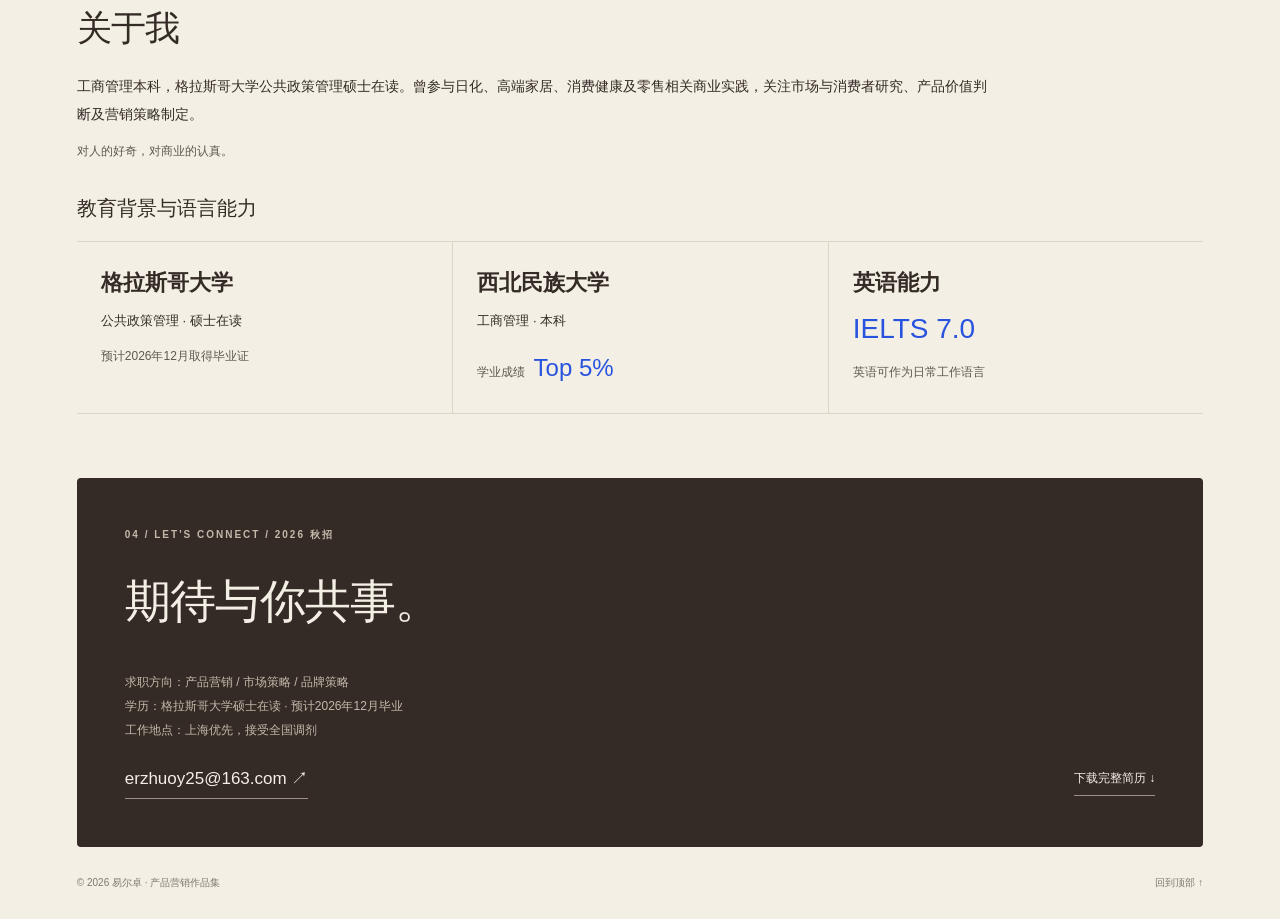
==== commit 6abad484: "Reorganize homepage experience and education hierarchy" ====
--- a/index.html
+++ b/index.html
@@ -1,3 +1,9 @@
-<!DOCTYPE html><html lang="zh-CN"><head><meta charset="utf-8"><meta name="viewport" content="width=device-width,initial-scale=1"><meta name="description" content="易尔卓的产品营销作品集：消费者研究、家居趋势与产品机会、品牌策略与营销实践。"><meta name="theme-color" content="#f3efe5"><title>易尔卓 · 产品营销作品集</title><link rel="stylesheet" href="style.css?v=home-refine1"></head><body class="home-refined"><header><a href="#" class="wordmark">YI ERZHUO<span>易尔卓 / 产品营销</span></a><nav aria-label="主导航"><a href="#projects">项目作品</a><a href="#capabilities">关于我</a><a class="resume-nav" href="assets/yi-erzhuo-resume.pdf" download>下载简历 ↓</a></nav></header><main><section class="hero"><div class="hero-copy"><p class="eyebrow"><i></i> 2026 PORTFOLIO · PRODUCT MARKETING</p><h1>从消费者洞察出发，<br>找到产品<br><span class="blue">被选择的理由。</span></h1><p class="positioning">产品营销 / 品牌策略 / 消费者洞察</p><p class="hero-description">通过消费者研究、市场分析与内容策略，将用户需求转化为产品定位、价值表达与营销机会。</p><div class="hero-actions-new"><a class="primary" href="#projects">看我的项目 <span>↗</span></a><a class="resume-button" href="assets/yi-erzhuo-resume.pdf" download>下载简历 ↓</a></div><p class="graduation">格拉斯哥大学硕士在读 · 预计 2026 年 12 月取得毕业证</p><p class="location">工作地点：上海优先，接受全国调剂</p><div class="focus-words"><span>市场研究</span><span>策略制定</span><span>产品沟通</span><span>效果复盘</span></div></div><div class="hero-portrait"><span class="portrait-top">A CURIOUS MIND,<br>A STRATEGIC APPROACH.</span><span class="portrait-orbit"></span><span class="big-star">✳︎</span><img src="assets/slide-1-1.webp" alt="易尔卓个人照片" fetchpriority="high"><div class="portrait-caption"><span>HELLO, I'M</span><strong>易尔卓 <small>Erzhuo Yi</small></strong></div><span class="portrait-sticker">从人的需求<br>找到产品的机会 ↗</span></div></section>
-<div class="brand-strip"><span>实践于不同的商业现场</span><strong>蓝月亮</strong><strong>Publicis Groupe</strong><strong>MINISO</strong><strong>孩子王</strong></div><section id="projects" class="section"><div class="section-title"><div><p class="eyebrow">01 / SELECTED PROJECTS</p><h2>从研究到机会，<br>从判断到交付。</h2></div><p>先看商业问题与个人职责，<br>再进入案例的策略和证据。</p></div><div class="project-grid revised-projects"><article class="project sand"><a class="project-cover" href="cases/siematic/"><div class="cover-top"><span>Publicis Groupe × SieMatic</span><span>CASE / 01</span></div><h3>把生活方式趋势，<br>转译为产品被选择的理由。</h3><div class="cover-art"><img src="assets/slide-6-1.webp" alt="Publicis Groupe × SieMatic公开作品" loading="lazy"><img src="assets/slide-6-2.webp" alt="Publicis Groupe × SieMatic公开作品" loading="lazy"></div><span class="cover-label">RESEARCH / DECISION / DELIVERABLES</span><span class="cover-arrow">↗</span></a><div class="project-body"><h3>Publicis Groupe × SieMatic · 家居趋势与产品机会</h3><p class="brand-identity">德国高端整体厨房品牌</p><p class="card-problem"><span>商业问题</span>新品沟通如何从厨房功能介绍，转向消费者能够理解的生活价值？</p><p class="card-role"><span>我的职责</span>营销战略实习生 · 生活方式洞察与新品沟通策略</p><div class="deliverable"><span>关键交付</span><strong>洞察报告 → 新品机会分析 → 月度营销规划</strong></div><a class="case-link" href="cases/siematic/">阅读完整案例 <span>↗</span></a></div></article><article class="project mint"><a class="project-cover" href="cases/moon/"><div class="cover-top"><span>BLUE MOON / 蓝月亮</span><span>CASE / 02</span></div><h3>衣物阴干味，<br>如何成为品类沟通的入口？</h3><div class="cover-art"><img src="assets/slide-5-1.webp" alt="BLUE MOON / 蓝月亮公开作品" loading="lazy"><img src="assets/slide-5-2.webp" alt="BLUE MOON / 蓝月亮公开作品" loading="lazy"></div><span class="cover-label">RESEARCH / DECISION / DELIVERABLES</span><span class="cover-arrow">↗</span></a><div class="project-body"><h3>蓝月亮 · 需求教育与品类价值定位</h3><p class="card-problem"><span>商业问题</span>如何将衣物阴干味转化为消费者可理解的除菌需求？</p><p class="card-role"><span>我的职责</span>市场实习生 · 消费者洞察、竞品研究与品类策略</p><div class="deliverable"><span>关键交付</span><strong>20+ 条短视频选题与脚本策划</strong></div><a class="case-link" href="cases/moon/">阅读完整案例 <span>↗</span></a></div></article><article class="project lavender"><a class="project-cover" href="cases/haleon/"><div class="cover-top"><span>Publicis Groupe × Haleon</span><span>CASE / 03</span></div><h3>让健康沟通，<br>从日常问题开始。</h3><div class="cover-art"><img src="assets/slide-7-1.webp" alt="Publicis Groupe × Haleon公开作品" loading="lazy"><img src="assets/slide-7-2.webp" alt="Publicis Groupe × Haleon公开作品" loading="lazy"></div><span class="cover-label">RESEARCH / DECISION / DELIVERABLES</span><span class="cover-arrow">↗</span></a><div class="project-body"><h3>Publicis Groupe × Haleon · 健康场景与内容策略</h3><p class="brand-identity">全球消费健康集团（旗下品牌包括钙尔奇、善存、舒适达）</p><p class="card-problem"><span>商业问题</span>如何把健康品类价值转化为消费者容易理解的内容切口？</p><p class="card-role"><span>我的职责</span>营销战略实习生 · 消费者分析与内容策略</p><div class="deliverable"><span>关键交付</span><strong>消费者分析 → 月度选题报告 → 公开内容</strong></div><a class="case-link" href="cases/haleon/">阅读完整案例 <span>↗</span></a></div></article><article class="project goji-theme"><a class="project-cover" href="cases/goji/"><div class="cover-top"><span>ZAOKANG / CONSUMER RESEARCH</span><span>CASE / 04</span></div><h3>从消费者的疑问，<br>找到产品沟通的起点。</h3><div class="research-cover"><span>400 <small>份消费者问卷</small></span><div>问卷 → 聚类 → 洞察 → 策略</div></div><span class="cover-label">RESEARCH / DECISION / DELIVERABLES</span><span class="cover-arrow">↗</span></a><div class="project-body"><h3>早康 · 消费者研究与策略转化</h3><p class="card-problem"><span>商业问题</span>消费者对功效与成分存在疑虑，营销沟通应该先回答什么？</p><p class="card-role"><span>我的职责</span>项目负责人 · 消费者研究与营销建议</p><div class="deliverable"><span>关键交付</span><strong>400 份问卷 · 40+ 页研究报告</strong></div><a class="case-link" href="cases/goji/">阅读完整案例 <span>↗</span></a></div></article></div><p class="confidential">项目交付依据个人简历与作品集整理。公开作品用于展示协作产出，内部分析原件不公开。</p></section><section id="additional-experience" class="section"><div class="section-title"><div><p class="eyebrow">02 / ADDITIONAL EXPERIENCE</p><h2>商业分析与协同推进</h2></div></div><div class="support-grid compact-support"><article id="kidswant" class="support"><span class="small-no">孩子王 / 品类与用户运营</span><h3>从季节性库存压力，发现换季组合机会</h3><p>结合历年销售与季节性需求变化，识别夏末秋初驱蚊、清凉用品的库存压力，提出以秋季高频育儿需求承接夏季存量商品的品类组合思路，支持换季营销规划。</p></article><article id="miniso" class="support"><span class="small-no">MINISO / 数据分析与跨部门协同</span><h3>从访谈与数据，推动组织流程优化</h3><p>通过30+人访谈及门店销售数据分析，识别培训与岗位匹配问题，整合跨部门需求，提出培养机制与流程优化建议，并推进相关培训项目。</p></article></div></section><section id="capabilities" class="section about"><div class="about-left"><p class="eyebrow">03 / ABOUT ME</p><h2>对人的好奇，<br>对商业的认真。</h2><p>工商管理背景结合公共政策管理训练，使我更关注如何通过研究与数据理解消费者需求，并将洞察转化为可执行的商业判断。</p><div class="education"><h3>格拉斯哥大学 <span>硕士在读 · 公共政策管理</span></h3><p>预计 2026 年 12 月取得毕业证</p><h3>西北民族大学 <span>本科 · 工商管理</span></h3><p>学业成绩 Top 5%</p></div><div class="about-photo"><img src="assets/slide-2-1.webp" alt="易尔卓个人照片" loading="lazy"><span>INSIGHT FIRST.<br>VALUE ALWAYS.</span></div></div><div class="abilities"><p class="eyebrow">WHAT I BRING TO THE TABLE</p><div class="ability"><span>01</span><div><h3><span class="ability-cn">市场机会与消费者洞察</span><span class="ability-en">Market &amp; Consumer Insight</span></h3><p>结合市场环境、消费者需求及竞品动态，识别潜在商业机会。</p><p class="ability-evidence"><a href="cases/moon/">蓝月亮</a>——阴雨季衣物异味场景与竞品教育机会<br><a href="cases/goji/">早康</a>——400份问卷及SPSS消费者研究</p></div><span class="ability-mark" aria-hidden="true">↗</span></div><div class="ability"><span>02</span><div><h3><span class="ability-cn">产品价值与营销策略</span><span class="ability-en">Product Value &amp; Marketing Strategy</span></h3><p>将消费者需求与产品利益相连接，提炼价值主张与营销方向。</p><p class="ability-evidence"><a href="cases/siematic/">SieMatic</a>——家居趋势与产品价值转译<br><a href="cases/moon/">蓝月亮</a>——除菌祛味品类沟通策略</p></div><span class="ability-mark" aria-hidden="true">↗</span></div><div class="ability"><span>03</span><div><h3><span class="ability-cn">策略规划与协同推进</span><span class="ability-en">Strategic Planning &amp; Collaboration</span></h3><p>将研究与判断转化为阶段性方案，并推动跨团队协同。</p><p class="ability-evidence"><a href="cases/haleon/">Haleon</a>——健康主题洞察与月度沟通规划<br><span>MINISO</span>——跨部门需求整合与培训项目推进</p></div><span class="ability-mark" aria-hidden="true">↗</span></div><div class="language"><span>ENGLISH</span><strong>IELTS 7.0</strong><p>英语可作为日常工作语言</p></div></div></section>
-<section id="contact" class="contact"><p class="eyebrow">04 / LET'S CONNECT / 2026 秋招</p><h2>期待与你共事。</h2><p class="contact-details">求职方向：产品营销 / 市场策略 / 品牌策略<br>毕业时间：预计 2026 年 12 月取得格拉斯哥大学硕士毕业证<br>工作地点：上海优先，接受全国调剂</p><div class="contact-bottom"><a href="mailto:erzhuoy25@163.com">erzhuoy25@163.com ↗</a><a href="assets/yi-erzhuo-resume.pdf" download>下载完整简历 ↓</a></div></section></main><footer><span>© 2026 易尔卓 · 产品营销作品集</span><a href="#">回到顶部 ↑</a></footer></body></html>+<!DOCTYPE html><html lang="zh-CN"><head><meta charset="utf-8"><meta name="viewport" content="width=device-width,initial-scale=1"><meta name="description" content="易尔卓的产品营销作品集：消费者研究、家居趋势与产品机会、品牌策略与营销实践。"><meta name="theme-color" content="#f3efe5"><title>易尔卓 · 产品营销作品集</title><link rel="stylesheet" href="style.css?v=home-refine2"></head><body class="home-refined"><header><a href="#" class="wordmark">YI ERZHUO<span>易尔卓 / 产品营销</span></a><nav aria-label="主导航"><a href="#projects">项目作品</a><a href="#capabilities">关于我</a><a class="resume-nav" href="assets/yi-erzhuo-resume.pdf" download>下载简历 ↓</a></nav></header><main><section class="hero"><div class="hero-copy"><p class="eyebrow"><i></i> 2026 PORTFOLIO · PRODUCT MARKETING</p><h1>从消费者洞察出发，<br>找到产品<br><span class="blue">被选择的理由。</span></h1><p class="positioning">产品营销 / 品牌策略 / 消费者洞察</p><p class="hero-description">通过消费者研究、市场分析与内容策略，将用户需求转化为产品定位、价值表达与营销机会。</p><div class="hero-actions-new"><a class="primary" href="#projects">看我的项目 <span>↗</span></a><a class="resume-button" href="assets/yi-erzhuo-resume.pdf" download>下载简历 ↓</a></div><p class="graduation">格拉斯哥大学硕士在读 · 预计 2026 年 12 月取得毕业证</p><p class="location">工作地点：上海优先，接受全国调剂</p><div class="focus-words"><span>市场研究</span><span>策略制定</span><span>产品沟通</span><span>效果复盘</span></div></div><div class="hero-portrait"><span class="portrait-top">A CURIOUS MIND,<br>A STRATEGIC APPROACH.</span><span class="portrait-orbit"></span><span class="big-star">✳︎</span><img src="assets/slide-1-1.webp" alt="易尔卓个人照片" fetchpriority="high"><div class="portrait-caption"><span>HELLO, I'M</span><strong>易尔卓 <small>Erzhuo Yi</small></strong></div><span class="portrait-sticker">从人的需求<br>找到产品的机会 ↗</span></div></section>
+<div class="brand-strip"><span>实践于不同的商业现场</span><strong>蓝月亮</strong><strong>Publicis Groupe</strong><strong>MINISO</strong><strong>孩子王</strong></div><section id="projects" class="section"><div class="section-title"><div><p class="eyebrow">01 / SELECTED PROJECTS</p><h2>从研究到机会，<br>从判断到交付。</h2></div><p>先看商业问题与个人职责，<br>再进入案例的策略和证据。</p></div><div class="project-grid revised-projects"><article class="project sand"><a class="project-cover" href="cases/siematic/"><div class="cover-top"><span>Publicis Groupe × SieMatic</span><span>CASE / 01</span></div><h3>把生活方式趋势，<br>转译为产品被选择的理由。</h3><div class="cover-art"><img src="assets/slide-6-1.webp" alt="Publicis Groupe × SieMatic公开作品" loading="lazy"><img src="assets/slide-6-2.webp" alt="Publicis Groupe × SieMatic公开作品" loading="lazy"></div><span class="cover-label">RESEARCH / DECISION / DELIVERABLES</span><span class="cover-arrow">↗</span></a><div class="project-body"><h3>Publicis Groupe × SieMatic · 家居趋势与产品机会</h3><p class="brand-identity">德国高端整体厨房品牌</p><p class="card-problem"><span>商业问题</span>新品沟通如何从厨房功能介绍，转向消费者能够理解的生活价值？</p><p class="card-role"><span>我的职责</span>营销战略实习生 · 生活方式洞察与新品沟通策略</p><div class="deliverable"><span>关键交付</span><strong>洞察报告 → 新品机会分析 → 月度营销规划</strong></div><a class="case-link" href="cases/siematic/">阅读完整案例 <span>↗</span></a></div></article><article class="project mint"><a class="project-cover" href="cases/moon/"><div class="cover-top"><span>BLUE MOON / 蓝月亮</span><span>CASE / 02</span></div><h3>衣物阴干味，<br>如何成为品类沟通的入口？</h3><div class="cover-art"><img src="assets/slide-5-1.webp" alt="BLUE MOON / 蓝月亮公开作品" loading="lazy"><img src="assets/slide-5-2.webp" alt="BLUE MOON / 蓝月亮公开作品" loading="lazy"></div><span class="cover-label">RESEARCH / DECISION / DELIVERABLES</span><span class="cover-arrow">↗</span></a><div class="project-body"><h3>蓝月亮 · 需求教育与品类价值定位</h3><p class="card-problem"><span>商业问题</span>如何将衣物阴干味转化为消费者可理解的除菌需求？</p><p class="card-role"><span>我的职责</span>市场实习生 · 消费者洞察、竞品研究与品类策略</p><div class="deliverable"><span>关键交付</span><strong>20+ 条短视频选题与脚本策划</strong></div><a class="case-link" href="cases/moon/">阅读完整案例 <span>↗</span></a></div></article><article class="project lavender"><a class="project-cover" href="cases/haleon/"><div class="cover-top"><span>Publicis Groupe × Haleon</span><span>CASE / 03</span></div><h3>让健康沟通，<br>从日常问题开始。</h3><div class="cover-art"><img src="assets/slide-7-1.webp" alt="Publicis Groupe × Haleon公开作品" loading="lazy"><img src="assets/slide-7-2.webp" alt="Publicis Groupe × Haleon公开作品" loading="lazy"></div><span class="cover-label">RESEARCH / DECISION / DELIVERABLES</span><span class="cover-arrow">↗</span></a><div class="project-body"><h3>Publicis Groupe × Haleon · 健康场景与内容策略</h3><p class="brand-identity">全球消费健康集团（旗下品牌包括钙尔奇、善存、舒适达）</p><p class="card-problem"><span>商业问题</span>如何把健康品类价值转化为消费者容易理解的内容切口？</p><p class="card-role"><span>我的职责</span>营销战略实习生 · 消费者分析与内容策略</p><div class="deliverable"><span>关键交付</span><strong>消费者分析 → 月度选题报告 → 公开内容</strong></div><a class="case-link" href="cases/haleon/">阅读完整案例 <span>↗</span></a></div></article><article class="project goji-theme"><a class="project-cover" href="cases/goji/"><div class="cover-top"><span>ZAOKANG / CONSUMER RESEARCH</span><span>CASE / 04</span></div><h3>从消费者的疑问，<br>找到产品沟通的起点。</h3><div class="research-cover"><span>400 <small>份消费者问卷</small></span><div>问卷 → 聚类 → 洞察 → 策略</div></div><span class="cover-label">RESEARCH / DECISION / DELIVERABLES</span><span class="cover-arrow">↗</span></a><div class="project-body"><h3>早康 · 消费者研究与策略转化</h3><p class="card-problem"><span>商业问题</span>消费者对功效与成分存在疑虑，营销沟通应该先回答什么？</p><p class="card-role"><span>我的职责</span>项目负责人 · 消费者研究与营销建议</p><div class="deliverable"><span>关键交付</span><strong>400 份问卷 · 40+ 页研究报告</strong></div><a class="case-link" href="cases/goji/">阅读完整案例 <span>↗</span></a></div></article></div><p class="confidential">项目交付依据个人简历与作品集整理。公开作品用于展示协作产出，内部分析原件不公开。</p></section><section id="additional-experience" class="section"><div class="section-title"><div><p class="eyebrow">02 / ADDITIONAL EXPERIENCE</p><h2>品类判断与项目推进</h2></div></div>
+<div class="support-grid experience-grid">
+<article id="kidswant" class="experience"><div class="experience-heading"><h3>孩子王</h3><p class="experience-direction">品类分析与营销规划</p></div><h4>从季节需求变化，识别<span class="experience-highlight">换季组合机会</span></h4><p class="experience-description">结合历年销售走势与季节性消费需求，识别夏末驱蚊、清凉用品的库存压力，提出以秋季育儿护理需求承接夏季商品的品类组合建议，支持换季营销规划。</p><p class="experience-logic"><span>季节需求</span><span aria-hidden="true">→</span><span>品类问题</span><span aria-hidden="true">→</span><span>组合建议</span></p></article>
+<article id="miniso" class="experience"><div class="experience-heading"><h3>MINISO</h3><p class="experience-direction">数据分析与项目协同</p></div><h4>从组织调研，识别培训与岗位匹配问题</h4><p class="experience-description">通过<strong class="experience-number">30+</strong>人访谈及门店销售数据分析，识别培训流程与岗位匹配问题，整合跨部门需求，提出培养机制优化建议并推进相关培训项目。</p><p class="experience-logic"><span>问题调研</span><span aria-hidden="true">→</span><span>需求整合</span><span aria-hidden="true">→</span><span>流程优化</span></p></article>
+</div></section>
+<section id="capabilities" class="section about-background"><div class="section-title"><div><p class="eyebrow">03 / ABOUT ME</p><h2>关于我</h2></div></div><p class="background-intro">工商管理本科，格拉斯哥大学公共政策管理硕士在读。曾参与日化、高端家居、消费健康及零售相关商业实践，关注市场与消费者研究、产品价值判断及营销策略制定。</p><p class="personal-motto">对人的好奇，对商业的认真。</p>
+<h3 class="background-heading">教育背景与语言能力</h3><div class="background-grid"><article class="background-item"><h4>格拉斯哥大学</h4><p class="background-degree">公共政策管理 · 硕士在读</p><p class="background-detail">预计2026年12月取得毕业证</p></article><article class="background-item"><h4>西北民族大学</h4><p class="background-degree">工商管理 · 本科</p><p class="background-detail">学业成绩 <strong class="background-highlight">Top 5%</strong></p></article><article class="background-item"><h4>英语能力</h4><p class="background-score"><strong>IELTS 7.0</strong></p><p class="background-detail">英语可作为日常工作语言</p></article></div></section>
+<section id="contact" class="contact"><p class="eyebrow">04 / LET'S CONNECT / 2026 秋招</p><h2>期待与你共事。</h2><p class="contact-details">求职方向：产品营销 / 市场策略 / 品牌策略<br>学历：格拉斯哥大学硕士在读 · 预计2026年12月毕业<br>工作地点：上海优先，接受全国调剂</p><div class="contact-bottom"><a href="mailto:erzhuoy25@163.com">erzhuoy25@163.com ↗</a><a href="assets/yi-erzhuo-resume.pdf" download>下载完整简历 ↓</a></div></section></main><footer><span>© 2026 易尔卓 · 产品营销作品集</span><a href="#">回到顶部 ↑</a></footer></body></html>
--- a/style.css
+++ b/style.css
@@ -17,5 +17,58 @@
 /* Shared marketing case template: existing Moon rules, reused by Haleon. */
 :is(.moon-case,.marketing-case) .six-overview{margin-bottom:28px}:is(.moon-case,.marketing-case) .case-chapter{padding:33px 0 28px}:is(.moon-case,.marketing-case) .case-chapter h2{font-size:25px}:is(.moon-case,.marketing-case) .case-chapter>p:not(.eyebrow){font-size:13px;line-height:1.95}:is(.moon-case,.marketing-case) .case-chapter strong{font-weight:500;color:var(--ink)}:is(.moon-case,.marketing-case) .chapter-nav{position:static;gap:18px}:is(.moon-case,.marketing-case) .case-chapter .six-method{padding:15px 0;border-top:1px solid var(--line);border-bottom:1px solid var(--line);font-size:12px;margin:22px 0;color:var(--ink)}:is(.moon-case,.marketing-case) .gallery.evidence-gallery{max-width:420px;gap:22px}:is(.moon-case,.marketing-case) .evidence-gallery .gallery-image{width:100%;max-height:none;overflow:visible}:is(.moon-case,.marketing-case) .evidence-gallery img{display:block;width:100%;height:auto;max-height:none;object-fit:contain}:is(.moon-case,.marketing-case) .evidence-gallery figcaption{padding-top:12px}:is(.moon-case,.marketing-case) .evidence-gallery h3{font-size:15px}:is(.moon-case,.marketing-case) .evidence-gallery p{font-size:10px}:is(.moon-case,.marketing-case) .six-summary{margin:20px 0}:is(.moon-case,.marketing-case) #image-dialog{max-height:94vh}@media(max-width:650px){:is(.moon-case,.marketing-case) .case-chapter h2{font-size:22px}:is(.moon-case,.marketing-case) .case-chapter>p:not(.eyebrow){font-size:12px}:is(.moon-case,.marketing-case) .chapter-nav{gap:10px 15px;font-size:9px}:is(.moon-case,.marketing-case) .case-chapter .six-method{font-size:11px}:is(.moon-case,.marketing-case) .gallery.evidence-gallery{grid-template-columns:1fr 1fr!important;max-width:280px!important;gap:15px!important}:is(.moon-case,.marketing-case) .evidence-gallery h3{font-size:13px}:is(.moon-case,.marketing-case) .evidence-gallery p{font-size:10px}}
 
-/* Homepage refinement: concise experience, three evidence-led abilities, existing visual language. */
-.home-refined .brand-identity{font-size:11px;line-height:1.8;color:var(--muted);margin:-2px 0 16px}.home-refined #additional-experience,.home-refined #capabilities{padding-top:72px}.home-refined .compact-support{align-items:stretch}.home-refined .compact-support .support{padding:28px;min-width:0}.home-refined .compact-support h3{font-size:20px;line-height:1.65;margin:17px 0 14px}.home-refined .compact-support .support>p{margin:0;font-size:12px;line-height:1.95}.home-refined .about{padding-bottom:72px}.home-refined .ability{align-items:flex-start}.home-refined .ability>span:first-child{margin-top:5px;flex-shrink:0}.home-refined .ability>div{flex:1;min-width:0}.home-refined .ability-cn{display:block;font-size:17px;font-weight:500;color:var(--ink)}.home-refined .ability-en{display:block;font-size:12px;font-weight:400;color:var(--muted);margin:4px 0 0;overflow-wrap:anywhere}.home-refined .ability p{font-size:12px;line-height:1.85}.home-refined .ability .ability-evidence{font-size:11px;line-height:1.9;margin-top:12px}.home-refined .ability-evidence a{color:var(--blue);border-bottom:1px solid var(--line)}.home-refined .ability-evidence a:hover{color:var(--ink)}.home-refined .ability-mark{flex-shrink:0}.home-refined .contact-bottom{flex-wrap:wrap}.home-refined .contact-bottom>a:last-child{font-size:12px}.home-refined .contact-bottom>a[href^="mailto:"]{overflow-wrap:anywhere}@media(max-width:650px){.home-refined #additional-experience,.home-refined #capabilities{padding-top:52px}.home-refined .compact-support .support{padding:24px}.home-refined .compact-support h3{font-size:19px}.home-refined .about{padding-bottom:52px}.home-refined .ability{gap:14px}.home-refined .ability-cn{font-size:16px}.home-refined .ability-en{font-size:11px}.home-refined .ability .ability-evidence{font-size:11px}.home-refined .contact-bottom>a{display:table;max-width:100%}.home-refined .contact-bottom>a:last-child{margin-top:20px}}
+/* Homepage: commercial experience and a compact education/language profile. */
+.home-refined .brand-identity{font-size:11px;line-height:1.8;color:var(--muted);margin:-2px 0 16px}
+.home-refined #additional-experience,.home-refined #capabilities{padding-top:64px}
+.home-refined .experience-grid{align-items:stretch}
+.home-refined .experience{display:flex;flex-direction:column;min-width:0;padding:28px;border-right:1px solid var(--line);border-bottom:1px solid var(--line)}
+.home-refined .experience-heading h3{font-size:26px;font-weight:600;line-height:1.4;margin:0}
+.home-refined .experience-direction{font-size:13px;line-height:1.8;margin:7px 0 0}
+.home-refined .experience h4{font-size:19px;font-weight:500;line-height:1.65;margin:20px 0 12px}
+.home-refined .experience-highlight{color:var(--blue);font-weight:600}
+.home-refined .experience-description{font-size:13px;line-height:1.95;color:#61584f;margin:0 0 22px}
+.home-refined .experience-number{font-size:29px;font-weight:500;line-height:1;color:var(--blue);margin:0 4px;white-space:nowrap}
+.home-refined .experience-logic{display:flex;align-items:center;justify-content:space-between;gap:8px;border-top:1px solid var(--line);padding-top:16px;margin:auto 0 0;font-size:12px;line-height:1.8}
+.home-refined .experience-logic [aria-hidden]{color:var(--muted)}
+.home-refined .about-background{padding-bottom:64px}
+.home-refined .about-background .section-title{margin-bottom:20px}
+.home-refined .background-intro{font-size:14px;line-height:1.95;max-width:920px;margin:0}
+.home-refined .personal-motto{font-size:12px;line-height:1.8;color:#61584f;margin:13px 0 0}
+.home-refined .background-heading{font-size:20px;font-weight:500;line-height:1.5;margin:30px 0 18px}
+.home-refined .background-grid{display:grid;grid-template-columns:repeat(3,minmax(0,1fr));border-top:1px solid var(--line);border-bottom:1px solid var(--line)}
+.home-refined .background-item{min-width:0;padding:24px}
+.home-refined .background-item+.background-item{border-left:1px solid var(--line)}
+.home-refined .background-item h4{font-size:22px;font-weight:600;line-height:1.5;margin:0 0 10px}
+.home-refined .background-degree{font-size:13px;line-height:1.8;margin:0}
+.home-refined .background-detail{font-size:12px;line-height:1.8;color:#61584f;margin:14px 0 0}
+.home-refined .background-highlight{font-size:24px;font-weight:500;color:var(--blue);margin-left:5px;white-space:nowrap}
+.home-refined .background-score{font-size:28px;line-height:1.4;color:var(--blue);margin:0}
+.home-refined .background-score strong{font-weight:500;white-space:nowrap}
+.home-refined .contact-bottom{flex-wrap:wrap}
+.home-refined .contact-bottom>a:last-child{font-size:12px}
+.home-refined .contact-bottom>a[href^="mailto:"]{overflow-wrap:anywhere}
+@media(max-width:1000px) and (min-width:651px){
+.home-refined .experience{padding:24px}
+.home-refined .experience h4{font-size:18px}
+.home-refined .experience-logic{font-size:11px;gap:5px}
+.home-refined .background-item{padding:22px 16px}
+.home-refined .background-item h4{font-size:20px}
+.home-refined .background-degree,.home-refined .background-detail{font-size:12px}
+}
+@media(max-width:650px){
+.home-refined #additional-experience,.home-refined #capabilities{padding-top:48px}
+.home-refined .experience{padding:24px}
+.home-refined .experience-heading h3{font-size:25px}
+.home-refined .experience h4{font-size:19px;margin-top:18px}
+.home-refined .experience-description{font-size:13px}
+.home-refined .experience-logic{font-size:11px;gap:6px}
+.home-refined .about-background{padding-bottom:48px}
+.home-refined .background-intro{font-size:13px;line-height:1.95}
+.home-refined .background-heading{font-size:19px;margin-top:26px}
+.home-refined .background-grid{grid-template-columns:1fr}
+.home-refined .background-item{padding:22px 0}
+.home-refined .background-item+.background-item{border-left:0;border-top:1px solid var(--line)}
+.home-refined .background-item h4{font-size:22px}
+.home-refined .contact-bottom>a{display:table;max-width:100%}
+.home-refined .contact-bottom>a:last-child{margin-top:20px}
+}
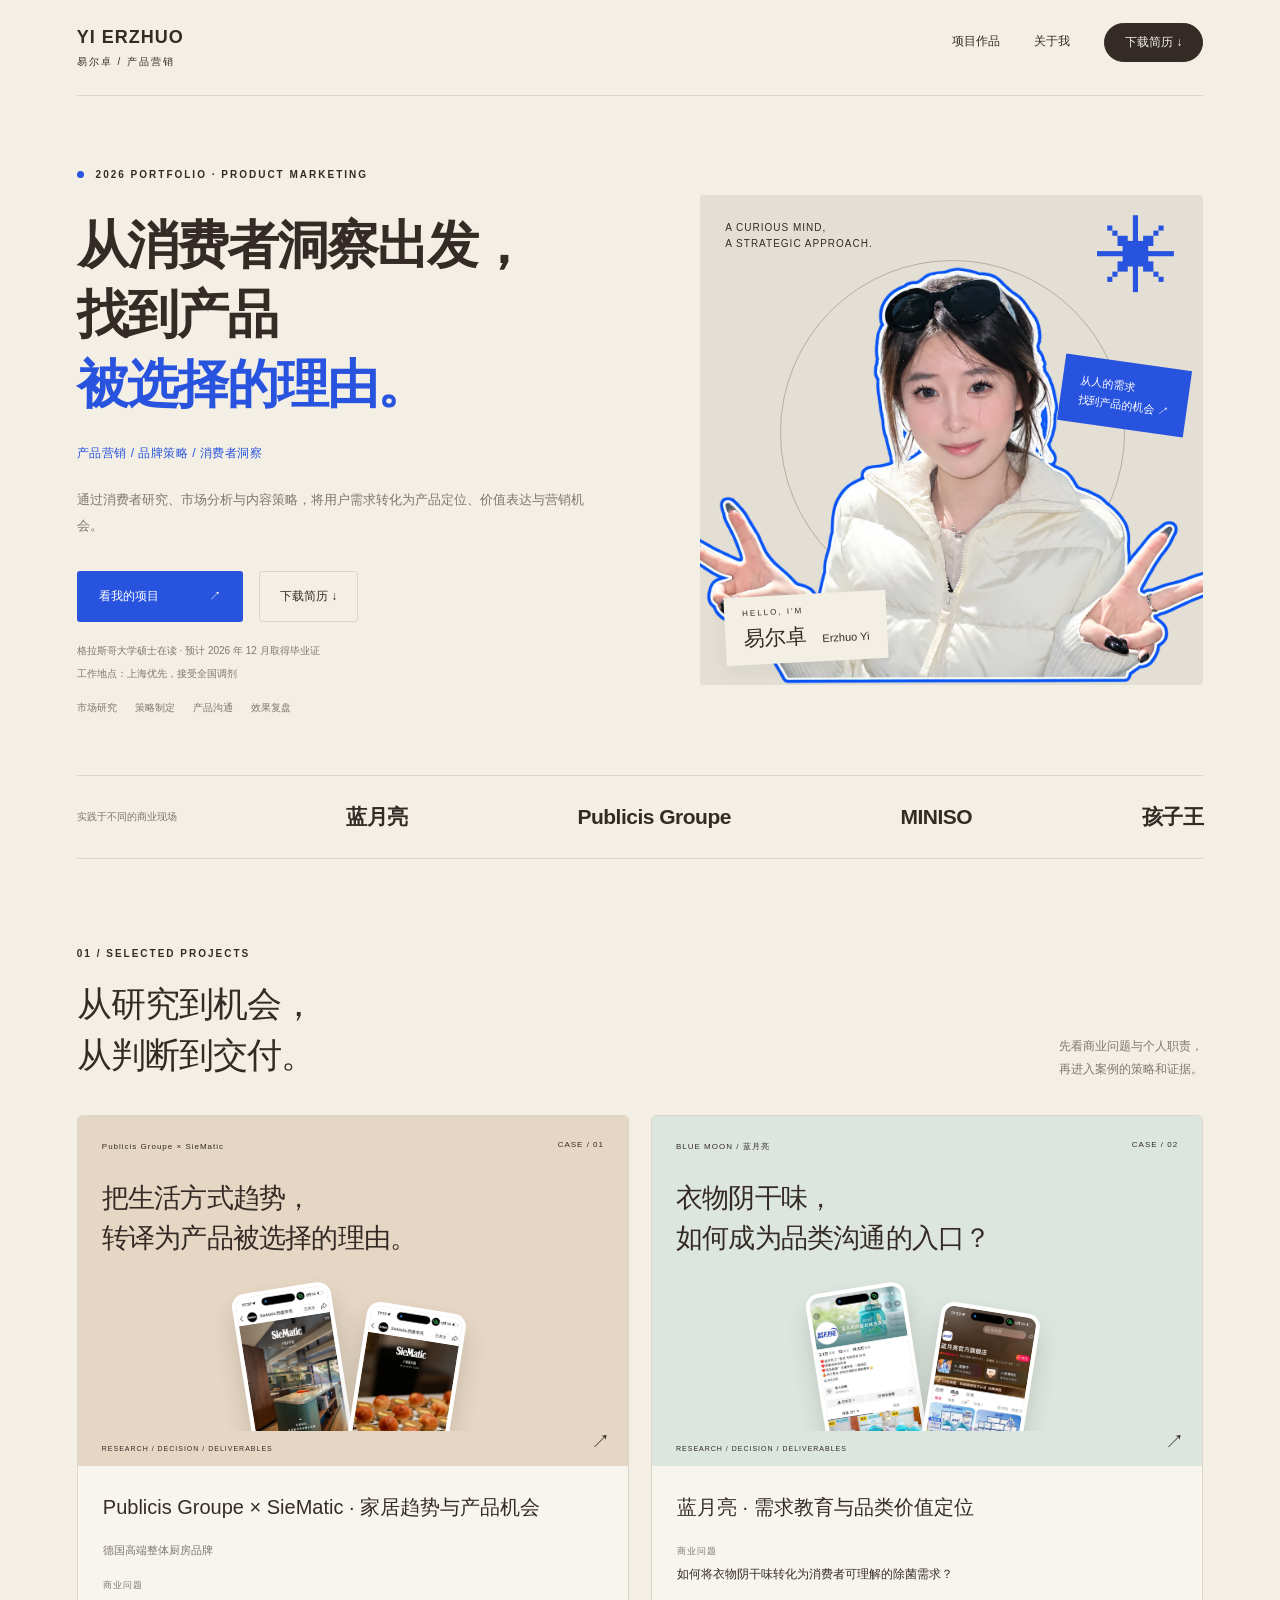
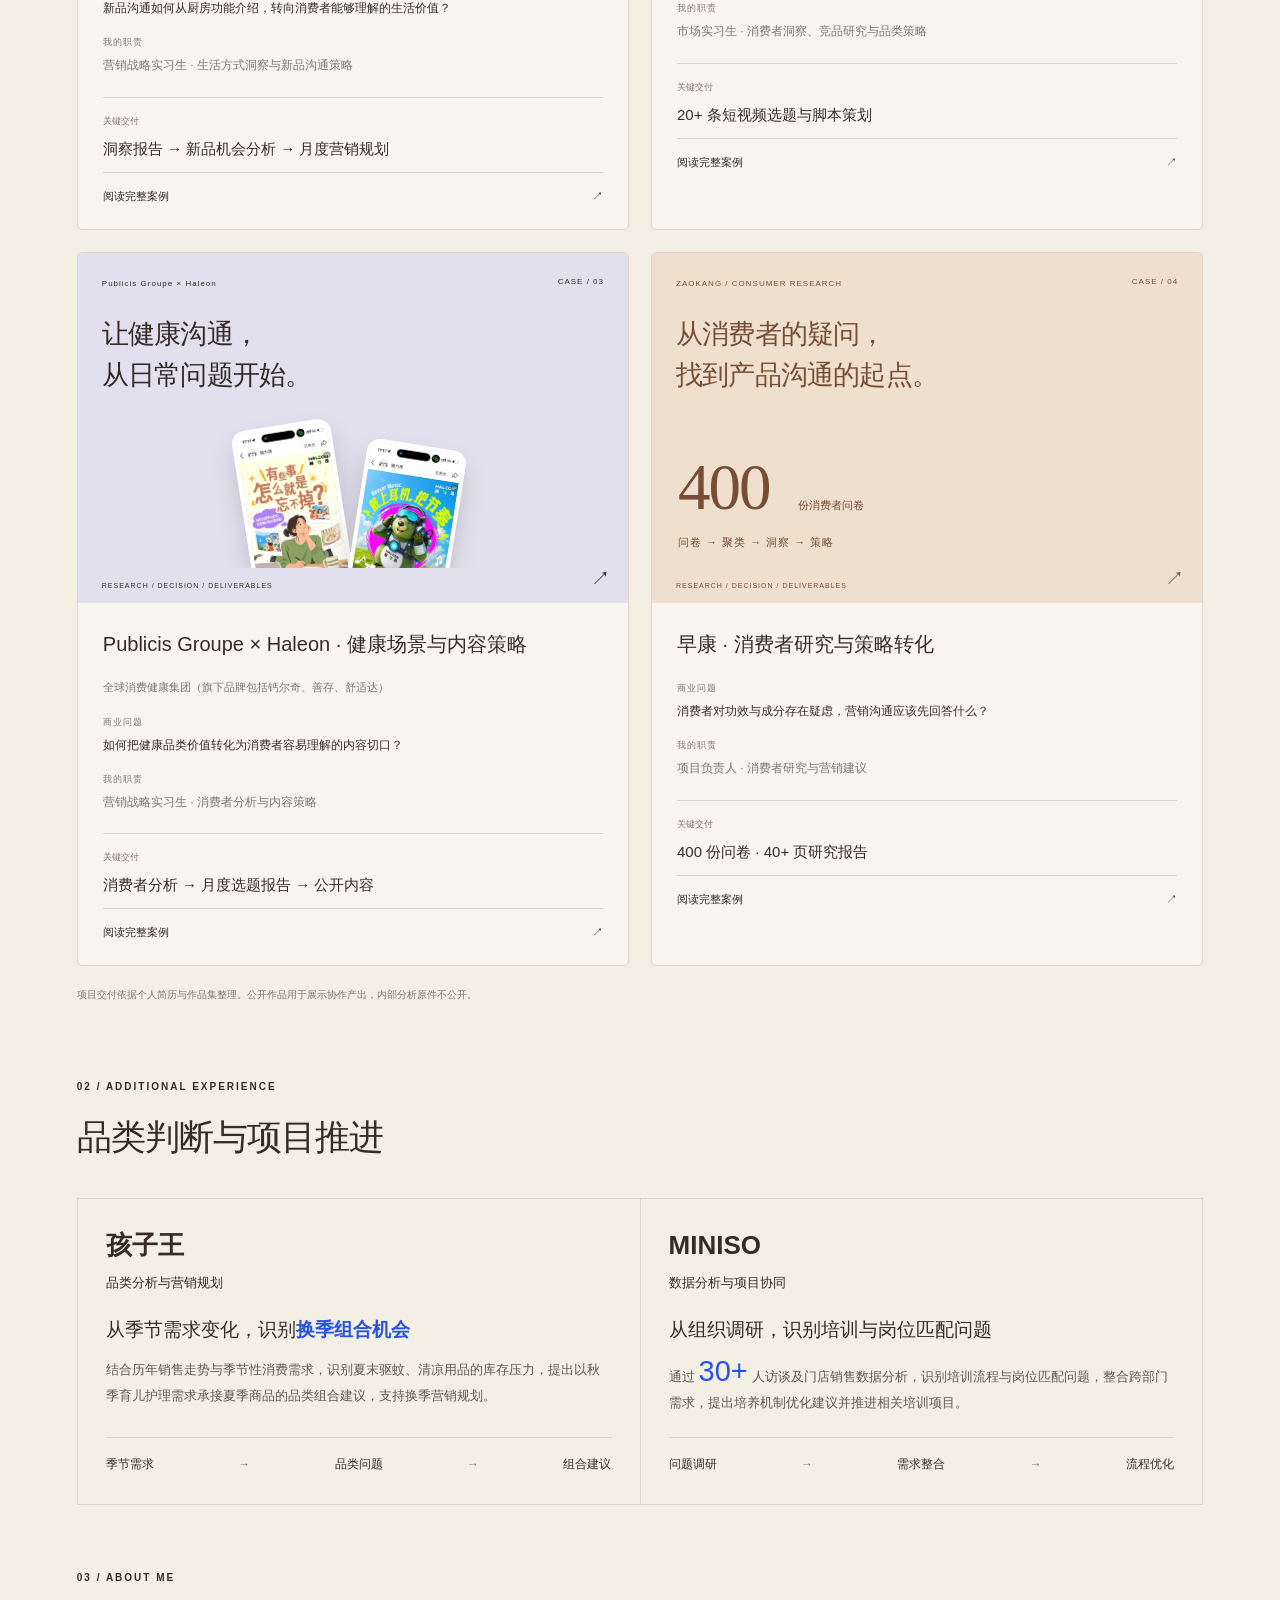
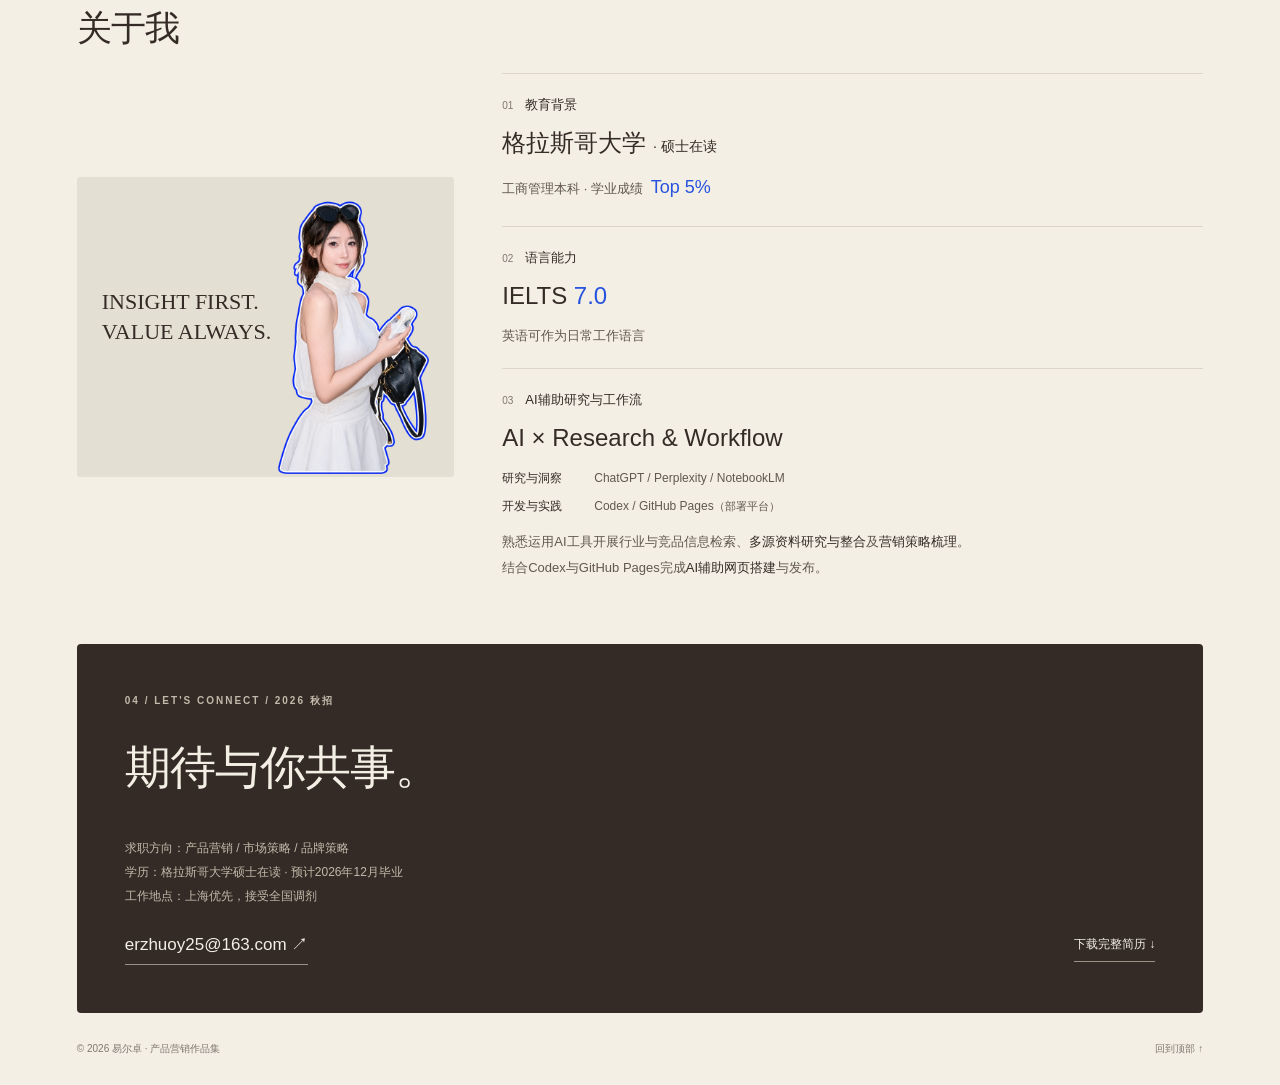
==== commit 8e2c348e: "Restore About Me portrait and add practical AI workflow strengths" ====
--- a/index.html
+++ b/index.html
@@ -1,9 +1,12 @@
-<!DOCTYPE html><html lang="zh-CN"><head><meta charset="utf-8"><meta name="viewport" content="width=device-width,initial-scale=1"><meta name="description" content="易尔卓的产品营销作品集：消费者研究、家居趋势与产品机会、品牌策略与营销实践。"><meta name="theme-color" content="#f3efe5"><title>易尔卓 · 产品营销作品集</title><link rel="stylesheet" href="style.css?v=home-refine2"></head><body class="home-refined"><header><a href="#" class="wordmark">YI ERZHUO<span>易尔卓 / 产品营销</span></a><nav aria-label="主导航"><a href="#projects">项目作品</a><a href="#capabilities">关于我</a><a class="resume-nav" href="assets/yi-erzhuo-resume.pdf" download>下载简历 ↓</a></nav></header><main><section class="hero"><div class="hero-copy"><p class="eyebrow"><i></i> 2026 PORTFOLIO · PRODUCT MARKETING</p><h1>从消费者洞察出发，<br>找到产品<br><span class="blue">被选择的理由。</span></h1><p class="positioning">产品营销 / 品牌策略 / 消费者洞察</p><p class="hero-description">通过消费者研究、市场分析与内容策略，将用户需求转化为产品定位、价值表达与营销机会。</p><div class="hero-actions-new"><a class="primary" href="#projects">看我的项目 <span>↗</span></a><a class="resume-button" href="assets/yi-erzhuo-resume.pdf" download>下载简历 ↓</a></div><p class="graduation">格拉斯哥大学硕士在读 · 预计 2026 年 12 月取得毕业证</p><p class="location">工作地点：上海优先，接受全国调剂</p><div class="focus-words"><span>市场研究</span><span>策略制定</span><span>产品沟通</span><span>效果复盘</span></div></div><div class="hero-portrait"><span class="portrait-top">A CURIOUS MIND,<br>A STRATEGIC APPROACH.</span><span class="portrait-orbit"></span><span class="big-star">✳︎</span><img src="assets/slide-1-1.webp" alt="易尔卓个人照片" fetchpriority="high"><div class="portrait-caption"><span>HELLO, I'M</span><strong>易尔卓 <small>Erzhuo Yi</small></strong></div><span class="portrait-sticker">从人的需求<br>找到产品的机会 ↗</span></div></section>
+<!DOCTYPE html><html lang="zh-CN"><head><meta charset="utf-8"><meta name="viewport" content="width=device-width,initial-scale=1"><meta name="description" content="易尔卓的产品营销作品集：消费者研究、家居趋势与产品机会、品牌策略与营销实践。"><meta name="theme-color" content="#f3efe5"><title>易尔卓 · 产品营销作品集</title><link rel="stylesheet" href="style.css?v=about-final1"></head><body class="home-refined"><header><a href="#" class="wordmark">YI ERZHUO<span>易尔卓 / 产品营销</span></a><nav aria-label="主导航"><a href="#projects">项目作品</a><a href="#capabilities">关于我</a><a class="resume-nav" href="assets/yi-erzhuo-resume.pdf" download>下载简历 ↓</a></nav></header><main><section class="hero"><div class="hero-copy"><p class="eyebrow"><i></i> 2026 PORTFOLIO · PRODUCT MARKETING</p><h1>从消费者洞察出发，<br>找到产品<br><span class="blue">被选择的理由。</span></h1><p class="positioning">产品营销 / 品牌策略 / 消费者洞察</p><p class="hero-description">通过消费者研究、市场分析与内容策略，将用户需求转化为产品定位、价值表达与营销机会。</p><div class="hero-actions-new"><a class="primary" href="#projects">看我的项目 <span>↗</span></a><a class="resume-button" href="assets/yi-erzhuo-resume.pdf" download>下载简历 ↓</a></div><p class="graduation">格拉斯哥大学硕士在读 · 预计 2026 年 12 月取得毕业证</p><p class="location">工作地点：上海优先，接受全国调剂</p><div class="focus-words"><span>市场研究</span><span>策略制定</span><span>产品沟通</span><span>效果复盘</span></div></div><div class="hero-portrait"><span class="portrait-top">A CURIOUS MIND,<br>A STRATEGIC APPROACH.</span><span class="portrait-orbit"></span><span class="big-star">✳︎</span><img src="assets/slide-1-1.webp" alt="易尔卓个人照片" fetchpriority="high"><div class="portrait-caption"><span>HELLO, I'M</span><strong>易尔卓 <small>Erzhuo Yi</small></strong></div><span class="portrait-sticker">从人的需求<br>找到产品的机会 ↗</span></div></section>
 <div class="brand-strip"><span>实践于不同的商业现场</span><strong>蓝月亮</strong><strong>Publicis Groupe</strong><strong>MINISO</strong><strong>孩子王</strong></div><section id="projects" class="section"><div class="section-title"><div><p class="eyebrow">01 / SELECTED PROJECTS</p><h2>从研究到机会，<br>从判断到交付。</h2></div><p>先看商业问题与个人职责，<br>再进入案例的策略和证据。</p></div><div class="project-grid revised-projects"><article class="project sand"><a class="project-cover" href="cases/siematic/"><div class="cover-top"><span>Publicis Groupe × SieMatic</span><span>CASE / 01</span></div><h3>把生活方式趋势，<br>转译为产品被选择的理由。</h3><div class="cover-art"><img src="assets/slide-6-1.webp" alt="Publicis Groupe × SieMatic公开作品" loading="lazy"><img src="assets/slide-6-2.webp" alt="Publicis Groupe × SieMatic公开作品" loading="lazy"></div><span class="cover-label">RESEARCH / DECISION / DELIVERABLES</span><span class="cover-arrow">↗</span></a><div class="project-body"><h3>Publicis Groupe × SieMatic · 家居趋势与产品机会</h3><p class="brand-identity">德国高端整体厨房品牌</p><p class="card-problem"><span>商业问题</span>新品沟通如何从厨房功能介绍，转向消费者能够理解的生活价值？</p><p class="card-role"><span>我的职责</span>营销战略实习生 · 生活方式洞察与新品沟通策略</p><div class="deliverable"><span>关键交付</span><strong>洞察报告 → 新品机会分析 → 月度营销规划</strong></div><a class="case-link" href="cases/siematic/">阅读完整案例 <span>↗</span></a></div></article><article class="project mint"><a class="project-cover" href="cases/moon/"><div class="cover-top"><span>BLUE MOON / 蓝月亮</span><span>CASE / 02</span></div><h3>衣物阴干味，<br>如何成为品类沟通的入口？</h3><div class="cover-art"><img src="assets/slide-5-1.webp" alt="BLUE MOON / 蓝月亮公开作品" loading="lazy"><img src="assets/slide-5-2.webp" alt="BLUE MOON / 蓝月亮公开作品" loading="lazy"></div><span class="cover-label">RESEARCH / DECISION / DELIVERABLES</span><span class="cover-arrow">↗</span></a><div class="project-body"><h3>蓝月亮 · 需求教育与品类价值定位</h3><p class="card-problem"><span>商业问题</span>如何将衣物阴干味转化为消费者可理解的除菌需求？</p><p class="card-role"><span>我的职责</span>市场实习生 · 消费者洞察、竞品研究与品类策略</p><div class="deliverable"><span>关键交付</span><strong>20+ 条短视频选题与脚本策划</strong></div><a class="case-link" href="cases/moon/">阅读完整案例 <span>↗</span></a></div></article><article class="project lavender"><a class="project-cover" href="cases/haleon/"><div class="cover-top"><span>Publicis Groupe × Haleon</span><span>CASE / 03</span></div><h3>让健康沟通，<br>从日常问题开始。</h3><div class="cover-art"><img src="assets/slide-7-1.webp" alt="Publicis Groupe × Haleon公开作品" loading="lazy"><img src="assets/slide-7-2.webp" alt="Publicis Groupe × Haleon公开作品" loading="lazy"></div><span class="cover-label">RESEARCH / DECISION / DELIVERABLES</span><span class="cover-arrow">↗</span></a><div class="project-body"><h3>Publicis Groupe × Haleon · 健康场景与内容策略</h3><p class="brand-identity">全球消费健康集团（旗下品牌包括钙尔奇、善存、舒适达）</p><p class="card-problem"><span>商业问题</span>如何把健康品类价值转化为消费者容易理解的内容切口？</p><p class="card-role"><span>我的职责</span>营销战略实习生 · 消费者分析与内容策略</p><div class="deliverable"><span>关键交付</span><strong>消费者分析 → 月度选题报告 → 公开内容</strong></div><a class="case-link" href="cases/haleon/">阅读完整案例 <span>↗</span></a></div></article><article class="project goji-theme"><a class="project-cover" href="cases/goji/"><div class="cover-top"><span>ZAOKANG / CONSUMER RESEARCH</span><span>CASE / 04</span></div><h3>从消费者的疑问，<br>找到产品沟通的起点。</h3><div class="research-cover"><span>400 <small>份消费者问卷</small></span><div>问卷 → 聚类 → 洞察 → 策略</div></div><span class="cover-label">RESEARCH / DECISION / DELIVERABLES</span><span class="cover-arrow">↗</span></a><div class="project-body"><h3>早康 · 消费者研究与策略转化</h3><p class="card-problem"><span>商业问题</span>消费者对功效与成分存在疑虑，营销沟通应该先回答什么？</p><p class="card-role"><span>我的职责</span>项目负责人 · 消费者研究与营销建议</p><div class="deliverable"><span>关键交付</span><strong>400 份问卷 · 40+ 页研究报告</strong></div><a class="case-link" href="cases/goji/">阅读完整案例 <span>↗</span></a></div></article></div><p class="confidential">项目交付依据个人简历与作品集整理。公开作品用于展示协作产出，内部分析原件不公开。</p></section><section id="additional-experience" class="section"><div class="section-title"><div><p class="eyebrow">02 / ADDITIONAL EXPERIENCE</p><h2>品类判断与项目推进</h2></div></div>
 <div class="support-grid experience-grid">
 <article id="kidswant" class="experience"><div class="experience-heading"><h3>孩子王</h3><p class="experience-direction">品类分析与营销规划</p></div><h4>从季节需求变化，识别<span class="experience-highlight">换季组合机会</span></h4><p class="experience-description">结合历年销售走势与季节性消费需求，识别夏末驱蚊、清凉用品的库存压力，提出以秋季育儿护理需求承接夏季商品的品类组合建议，支持换季营销规划。</p><p class="experience-logic"><span>季节需求</span><span aria-hidden="true">→</span><span>品类问题</span><span aria-hidden="true">→</span><span>组合建议</span></p></article>
 <article id="miniso" class="experience"><div class="experience-heading"><h3>MINISO</h3><p class="experience-direction">数据分析与项目协同</p></div><h4>从组织调研，识别培训与岗位匹配问题</h4><p class="experience-description">通过<strong class="experience-number">30+</strong>人访谈及门店销售数据分析，识别培训流程与岗位匹配问题，整合跨部门需求，提出培养机制优化建议并推进相关培训项目。</p><p class="experience-logic"><span>问题调研</span><span aria-hidden="true">→</span><span>需求整合</span><span aria-hidden="true">→</span><span>流程优化</span></p></article>
 </div></section>
-<section id="capabilities" class="section about-background"><div class="section-title"><div><p class="eyebrow">03 / ABOUT ME</p><h2>关于我</h2></div></div><p class="background-intro">工商管理本科，格拉斯哥大学公共政策管理硕士在读。曾参与日化、高端家居、消费健康及零售相关商业实践，关注市场与消费者研究、产品价值判断及营销策略制定。</p><p class="personal-motto">对人的好奇，对商业的认真。</p>
-<h3 class="background-heading">教育背景与语言能力</h3><div class="background-grid"><article class="background-item"><h4>格拉斯哥大学</h4><p class="background-degree">公共政策管理 · 硕士在读</p><p class="background-detail">预计2026年12月取得毕业证</p></article><article class="background-item"><h4>西北民族大学</h4><p class="background-degree">工商管理 · 本科</p><p class="background-detail">学业成绩 <strong class="background-highlight">Top 5%</strong></p></article><article class="background-item"><h4>英语能力</h4><p class="background-score"><strong>IELTS 7.0</strong></p><p class="background-detail">英语可作为日常工作语言</p></article></div></section>
+<section id="capabilities" class="section about-background"><div class="section-title"><div><p class="eyebrow">03 / ABOUT ME</p><h2>关于我</h2></div></div>
+<div class="profile-layout"><div class="about-photo"><img src="assets/slide-2-1.webp" alt="易尔卓身穿白色连衣裙的个人照片，保留原蓝色描边" loading="lazy"><span>INSIGHT FIRST.<br>VALUE ALWAYS.</span></div>
+<div class="profile-strengths"><article class="profile-strength"><p class="profile-label"><span>01</span>教育背景</p><h3 class="profile-main">格拉斯哥大学 <span class="profile-status">· 硕士在读</span></h3><p class="profile-detail">工商管理本科 · 学业成绩 <strong class="profile-emphasis">Top 5%</strong></p></article>
+<article class="profile-strength"><p class="profile-label"><span>02</span>语言能力</p><h3 class="profile-main">IELTS <span class="profile-emphasis">7.0</span></h3><p class="profile-detail">英语可作为日常工作语言</p></article>
+<article class="profile-strength"><p class="profile-label"><span>03</span>AI辅助研究与工作流</p><h3 class="profile-main">AI × Research &amp; Workflow</h3><dl class="profile-tools"><dt>研究与洞察</dt><dd>ChatGPT / Perplexity / NotebookLM</dd><dt>开发与实践</dt><dd>Codex / GitHub Pages<span class="profile-platform">（部署平台）</span></dd></dl><p class="profile-detail profile-application">熟悉运用AI工具开展行业与竞品信息检索、<strong>多源资料研究与整合</strong>及<strong>营销策略梳理</strong>。<br class="profile-desktop-break">结合Codex与GitHub Pages完成<strong>AI辅助网页搭建</strong>与发布。</p></article></div></div></section>
 <section id="contact" class="contact"><p class="eyebrow">04 / LET'S CONNECT / 2026 秋招</p><h2>期待与你共事。</h2><p class="contact-details">求职方向：产品营销 / 市场策略 / 品牌策略<br>学历：格拉斯哥大学硕士在读 · 预计2026年12月毕业<br>工作地点：上海优先，接受全国调剂</p><div class="contact-bottom"><a href="mailto:erzhuoy25@163.com">erzhuoy25@163.com ↗</a><a href="assets/yi-erzhuo-resume.pdf" download>下载完整简历 ↓</a></div></section></main><footer><span>© 2026 易尔卓 · 产品营销作品集</span><a href="#">回到顶部 ↑</a></footer></body></html>
--- a/style.css
+++ b/style.css
@@ -32,18 +32,6 @@
 .home-refined .experience-logic [aria-hidden]{color:var(--muted)}
 .home-refined .about-background{padding-bottom:64px}
 .home-refined .about-background .section-title{margin-bottom:20px}
-.home-refined .background-intro{font-size:14px;line-height:1.95;max-width:920px;margin:0}
-.home-refined .personal-motto{font-size:12px;line-height:1.8;color:#61584f;margin:13px 0 0}
-.home-refined .background-heading{font-size:20px;font-weight:500;line-height:1.5;margin:30px 0 18px}
-.home-refined .background-grid{display:grid;grid-template-columns:repeat(3,minmax(0,1fr));border-top:1px solid var(--line);border-bottom:1px solid var(--line)}
-.home-refined .background-item{min-width:0;padding:24px}
-.home-refined .background-item+.background-item{border-left:1px solid var(--line)}
-.home-refined .background-item h4{font-size:22px;font-weight:600;line-height:1.5;margin:0 0 10px}
-.home-refined .background-degree{font-size:13px;line-height:1.8;margin:0}
-.home-refined .background-detail{font-size:12px;line-height:1.8;color:#61584f;margin:14px 0 0}
-.home-refined .background-highlight{font-size:24px;font-weight:500;color:var(--blue);margin-left:5px;white-space:nowrap}
-.home-refined .background-score{font-size:28px;line-height:1.4;color:var(--blue);margin:0}
-.home-refined .background-score strong{font-weight:500;white-space:nowrap}
 .home-refined .contact-bottom{flex-wrap:wrap}
 .home-refined .contact-bottom>a:last-child{font-size:12px}
 .home-refined .contact-bottom>a[href^="mailto:"]{overflow-wrap:anywhere}
@@ -51,9 +39,6 @@
 .home-refined .experience{padding:24px}
 .home-refined .experience h4{font-size:18px}
 .home-refined .experience-logic{font-size:11px;gap:5px}
-.home-refined .background-item{padding:22px 16px}
-.home-refined .background-item h4{font-size:20px}
-.home-refined .background-degree,.home-refined .background-detail{font-size:12px}
 }
 @media(max-width:650px){
 .home-refined #additional-experience,.home-refined #capabilities{padding-top:48px}
@@ -63,12 +48,41 @@
 .home-refined .experience-description{font-size:13px}
 .home-refined .experience-logic{font-size:11px;gap:6px}
 .home-refined .about-background{padding-bottom:48px}
-.home-refined .background-intro{font-size:13px;line-height:1.95}
-.home-refined .background-heading{font-size:19px;margin-top:26px}
-.home-refined .background-grid{grid-template-columns:1fr}
-.home-refined .background-item{padding:22px 0}
-.home-refined .background-item+.background-item{border-left:0;border-top:1px solid var(--line)}
-.home-refined .background-item h4{font-size:22px}
 .home-refined .contact-bottom>a{display:table;max-width:100%}
 .home-refined .contact-bottom>a:last-child{margin-top:20px}
 }
+
+/* About Me only: original portrait and three concise, practical strengths. */
+.home-refined #capabilities .profile-layout{display:grid;grid-template-columns:minmax(0,35fr) minmax(0,65fr);gap:48px;align-items:center}
+.home-refined #capabilities .about-photo{margin:0;width:100%}
+.home-refined #capabilities .profile-strengths{min-width:0}
+.home-refined #capabilities .profile-strength{padding:20px 0;border-top:1px solid var(--line)}
+.home-refined #capabilities .profile-strength:last-child{padding-bottom:0}
+.home-refined #capabilities .profile-label{display:flex;align-items:baseline;gap:12px;font-size:13px;line-height:1.7;margin:0;font-weight:500}
+.home-refined #capabilities .profile-label>span{font-size:10px;font-weight:400;color:var(--muted)}
+.home-refined #capabilities .profile-main{font-size:24px;font-weight:500;line-height:1.5;margin:9px 0}
+.home-refined #capabilities .profile-status{font-size:14px;font-weight:400;white-space:nowrap}
+.home-refined #capabilities .profile-detail{font-size:13px;line-height:1.95;color:#61584f;margin:0}
+.home-refined #capabilities .profile-emphasis{color:var(--blue);font-weight:500}
+.home-refined #capabilities .profile-detail .profile-emphasis{font-size:18px;margin-left:4px;white-space:nowrap}
+.home-refined #capabilities .profile-tools{display:grid;grid-template-columns:80px minmax(0,1fr);gap:6px 12px;font-size:12px;line-height:1.8;margin:12px 0}
+.home-refined #capabilities .profile-tools dt{font-weight:500}
+.home-refined #capabilities .profile-tools dd{margin:0;color:#61584f}
+.home-refined #capabilities .profile-platform{font-size:11px;white-space:nowrap}
+.home-refined #capabilities .profile-application strong{font-weight:500;color:var(--ink)}
+@media(max-width:1000px) and (min-width:651px){
+.home-refined #capabilities .profile-layout{gap:28px}
+.home-refined #capabilities .about-photo img{height:220px;max-width:80%;right:0}
+.home-refined #capabilities .about-photo>span{font-size:16px;left:18px;top:22px}
+.home-refined #capabilities .profile-main{font-size:21px}
+}
+@media(max-width:650px){
+.home-refined #capabilities .profile-layout{grid-template-columns:1fr;gap:26px}
+.home-refined #capabilities .about-photo{max-width:420px;justify-self:center}
+.home-refined #capabilities .about-photo>span{font-size:16px;left:16px;top:30px}
+.home-refined #capabilities .profile-main{font-size:21px}
+.home-refined #capabilities .profile-status{font-size:13px}
+.home-refined #capabilities .profile-tools{grid-template-columns:74px minmax(0,1fr);gap:6px 10px}
+.home-refined #capabilities .profile-detail{font-size:12px}
+.home-refined #capabilities .profile-desktop-break{display:none}
+}
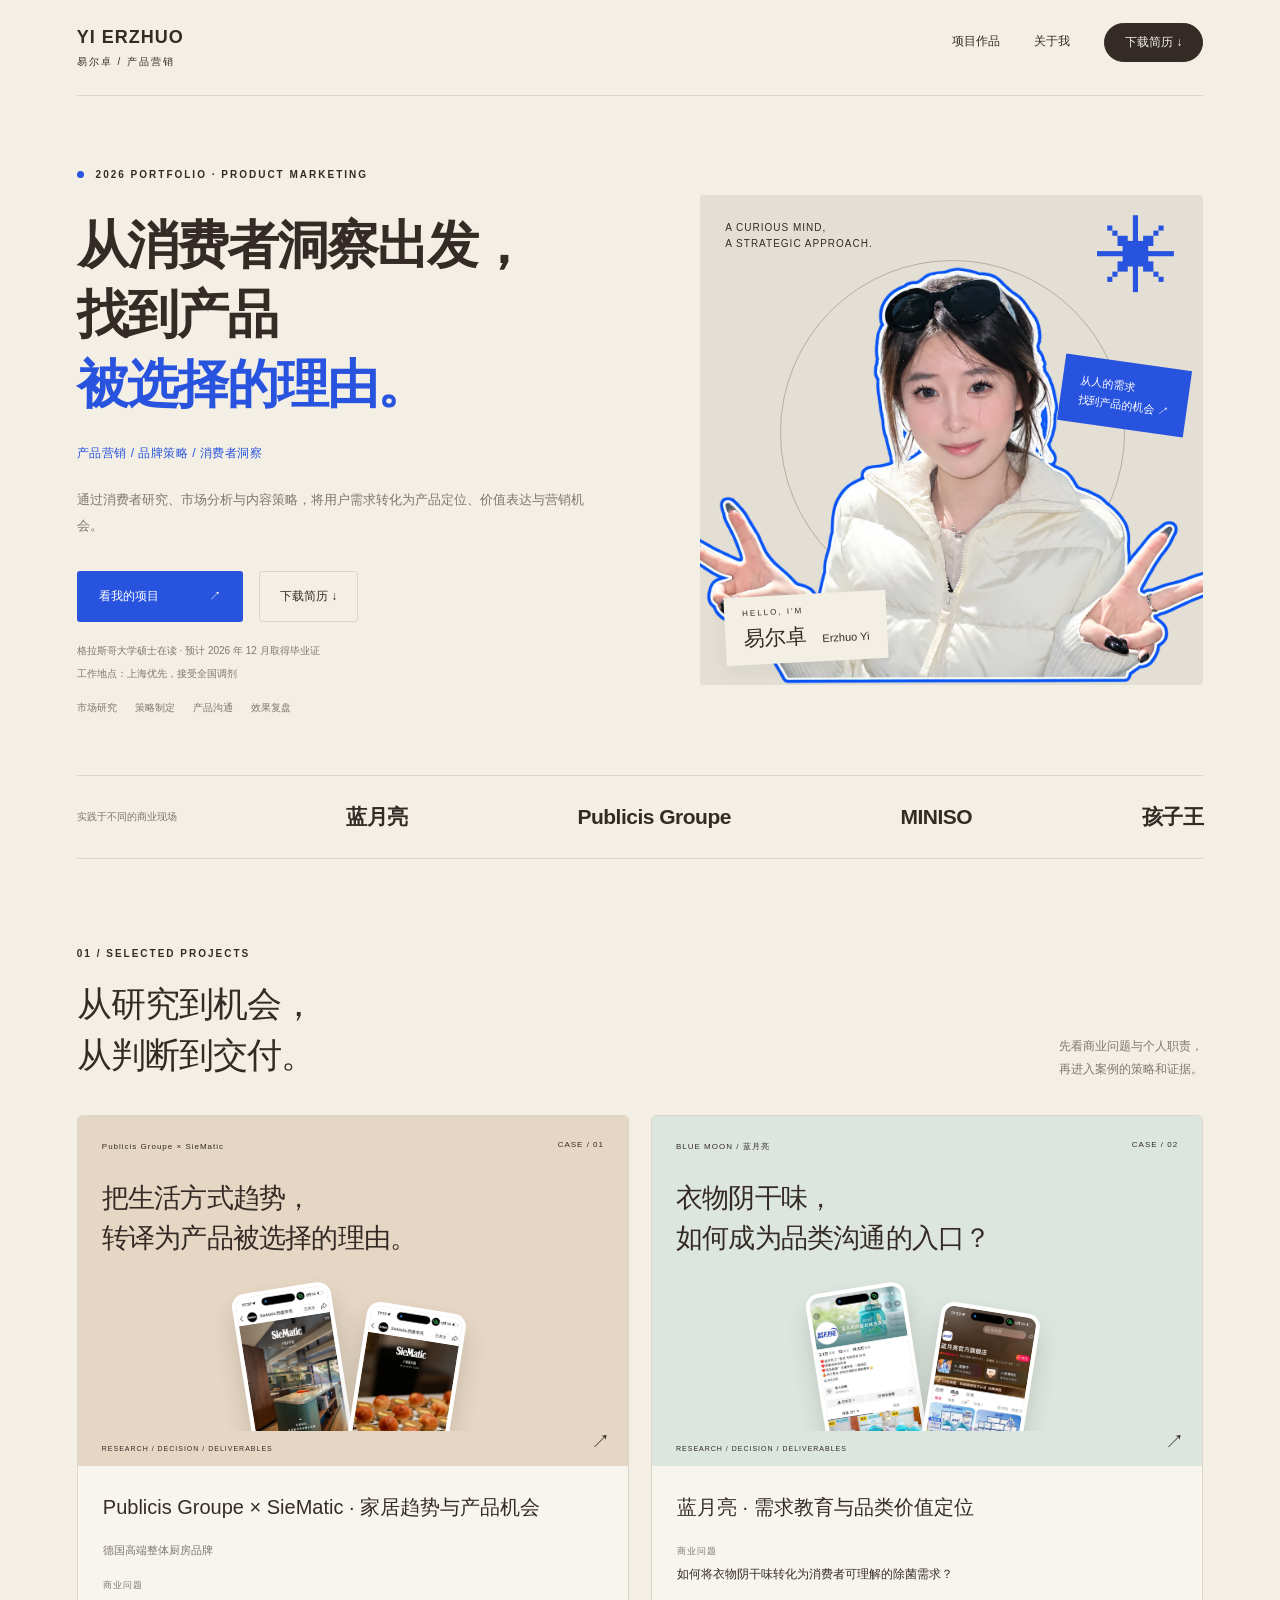
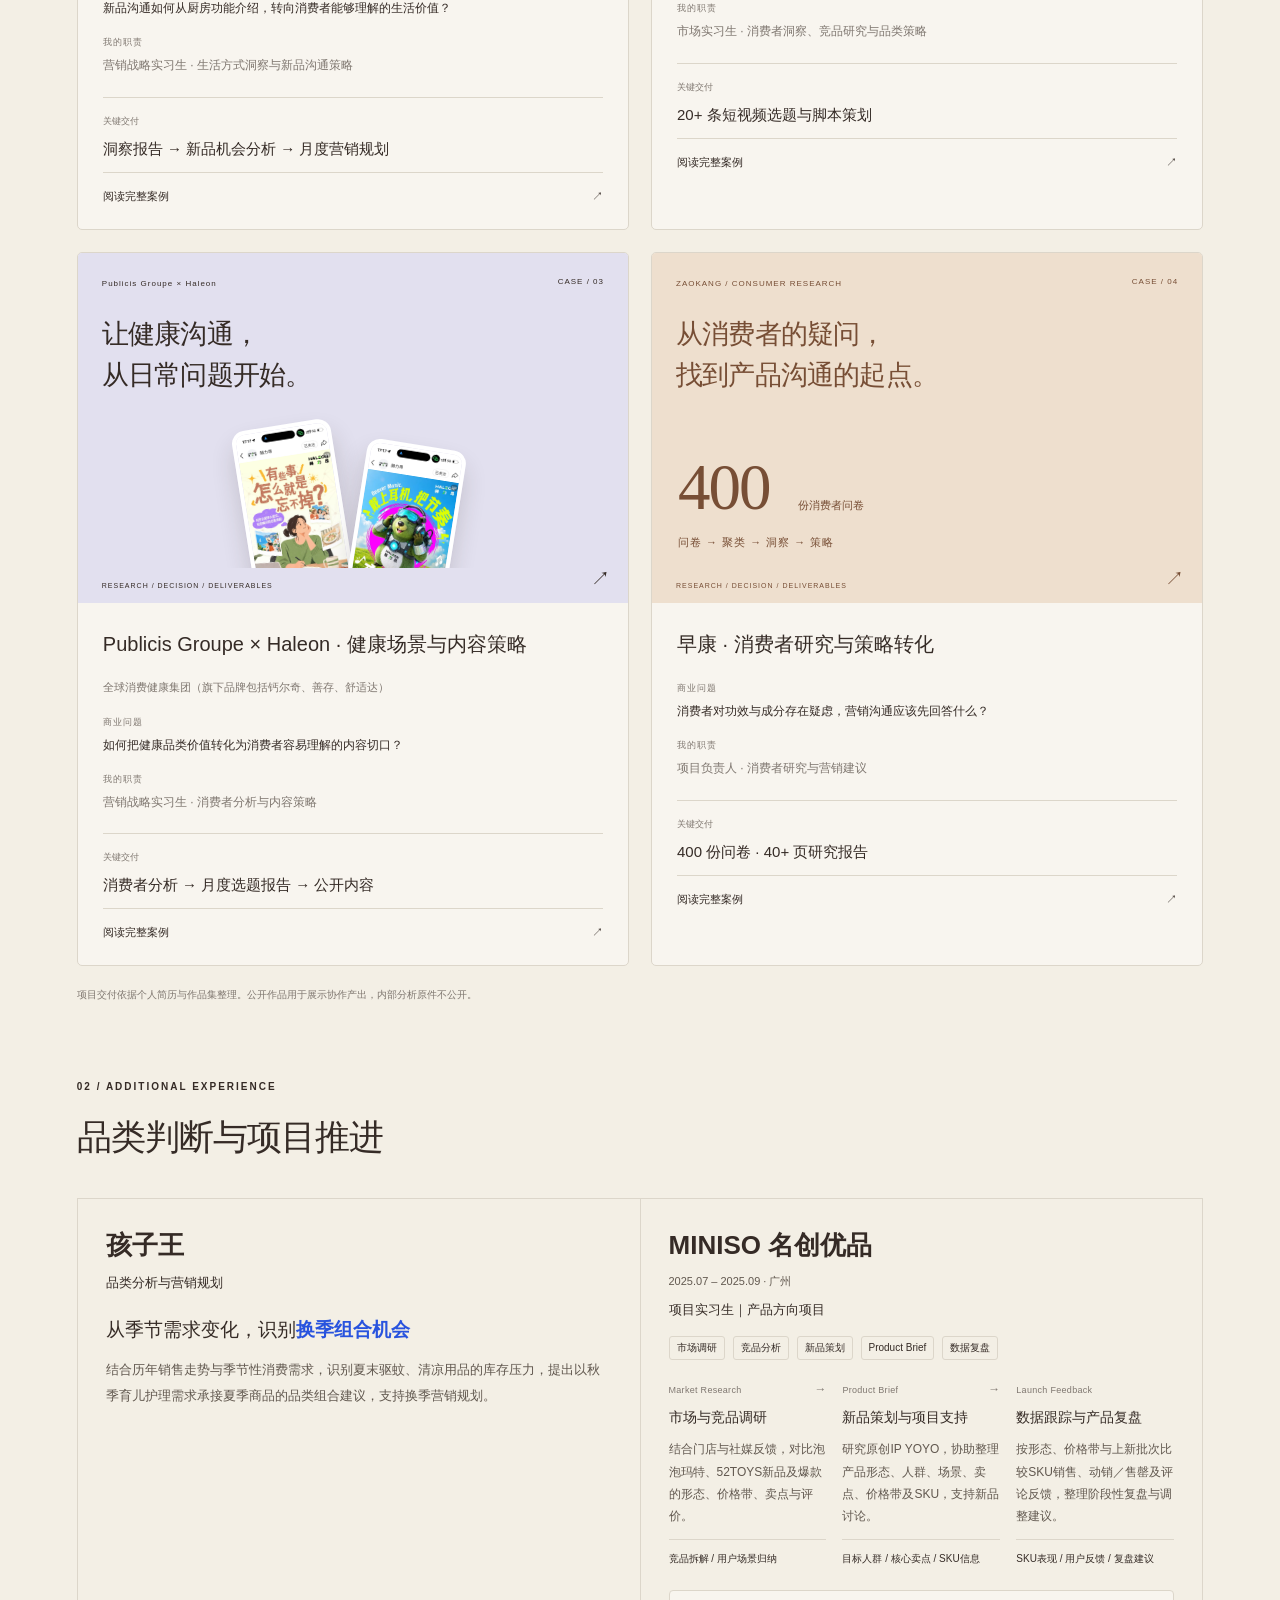
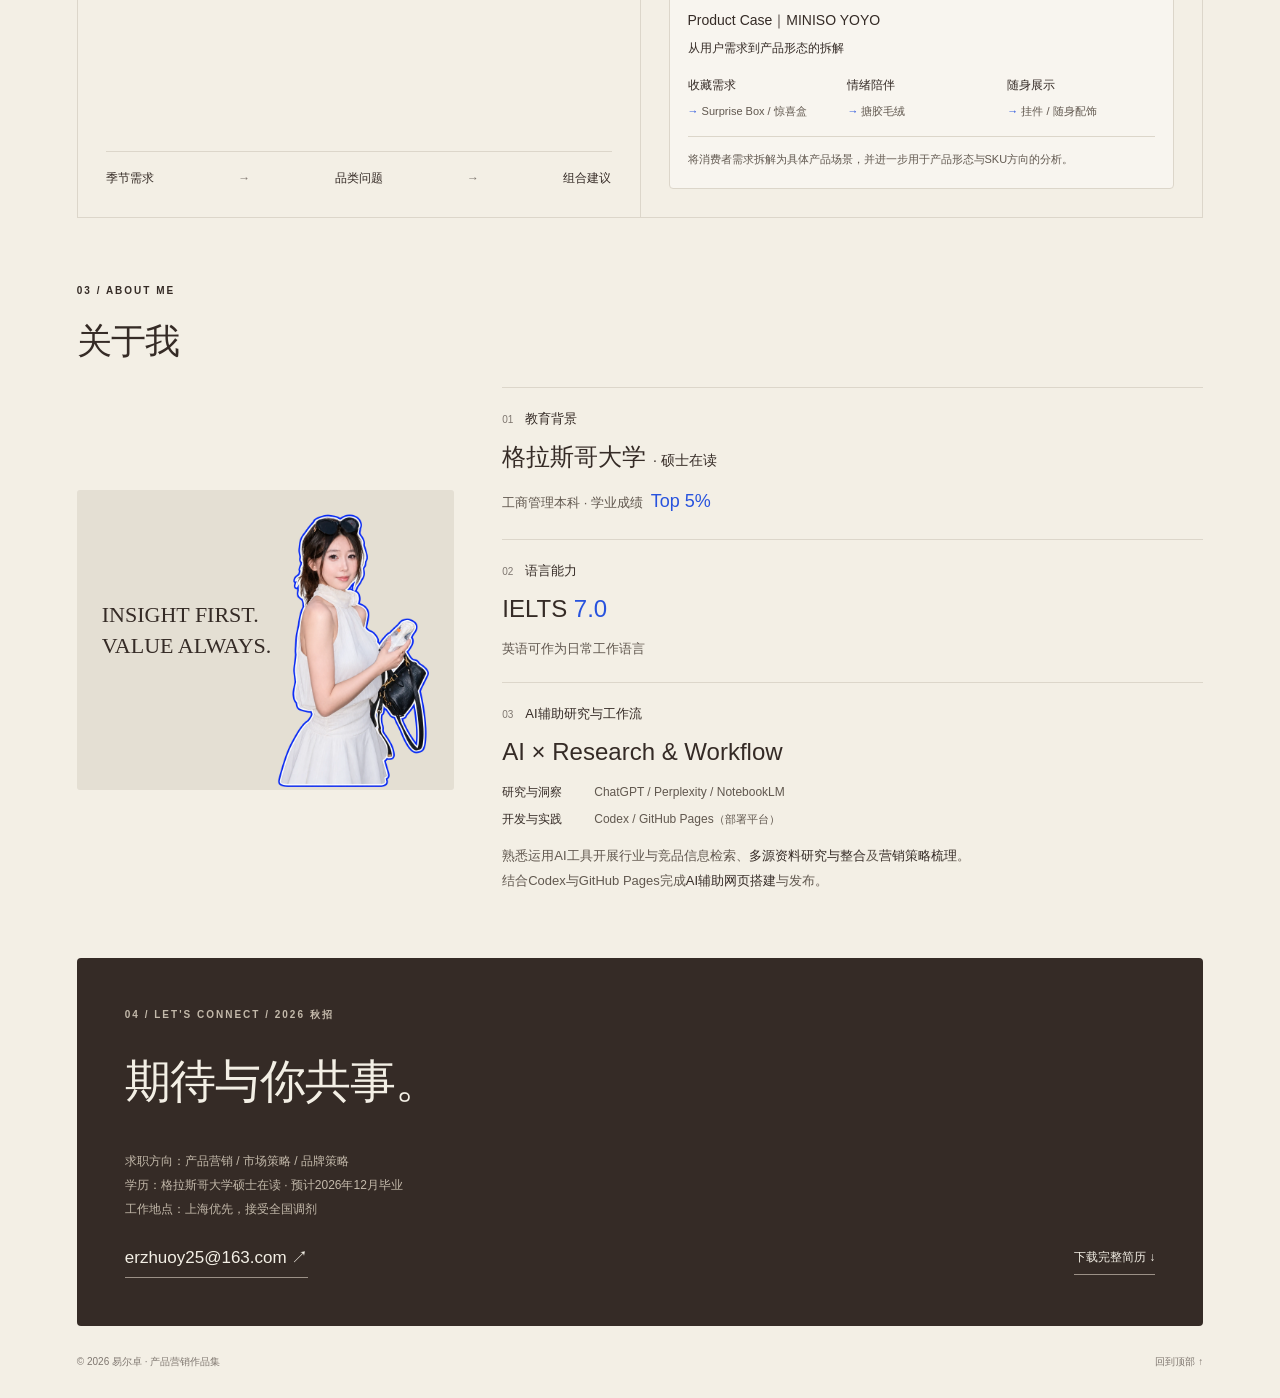
==== commit 18662f02: "Refocus MINISO experience on product research and project support" ====
--- a/index.html
+++ b/index.html
@@ -1,8 +1,17 @@
-<!DOCTYPE html><html lang="zh-CN"><head><meta charset="utf-8"><meta name="viewport" content="width=device-width,initial-scale=1"><meta name="description" content="易尔卓的产品营销作品集：消费者研究、家居趋势与产品机会、品牌策略与营销实践。"><meta name="theme-color" content="#f3efe5"><title>易尔卓 · 产品营销作品集</title><link rel="stylesheet" href="style.css?v=about-final1"></head><body class="home-refined"><header><a href="#" class="wordmark">YI ERZHUO<span>易尔卓 / 产品营销</span></a><nav aria-label="主导航"><a href="#projects">项目作品</a><a href="#capabilities">关于我</a><a class="resume-nav" href="assets/yi-erzhuo-resume.pdf" download>下载简历 ↓</a></nav></header><main><section class="hero"><div class="hero-copy"><p class="eyebrow"><i></i> 2026 PORTFOLIO · PRODUCT MARKETING</p><h1>从消费者洞察出发，<br>找到产品<br><span class="blue">被选择的理由。</span></h1><p class="positioning">产品营销 / 品牌策略 / 消费者洞察</p><p class="hero-description">通过消费者研究、市场分析与内容策略，将用户需求转化为产品定位、价值表达与营销机会。</p><div class="hero-actions-new"><a class="primary" href="#projects">看我的项目 <span>↗</span></a><a class="resume-button" href="assets/yi-erzhuo-resume.pdf" download>下载简历 ↓</a></div><p class="graduation">格拉斯哥大学硕士在读 · 预计 2026 年 12 月取得毕业证</p><p class="location">工作地点：上海优先，接受全国调剂</p><div class="focus-words"><span>市场研究</span><span>策略制定</span><span>产品沟通</span><span>效果复盘</span></div></div><div class="hero-portrait"><span class="portrait-top">A CURIOUS MIND,<br>A STRATEGIC APPROACH.</span><span class="portrait-orbit"></span><span class="big-star">✳︎</span><img src="assets/slide-1-1.webp" alt="易尔卓个人照片" fetchpriority="high"><div class="portrait-caption"><span>HELLO, I'M</span><strong>易尔卓 <small>Erzhuo Yi</small></strong></div><span class="portrait-sticker">从人的需求<br>找到产品的机会 ↗</span></div></section>
+<!DOCTYPE html><html lang="zh-CN"><head><meta charset="utf-8"><meta name="viewport" content="width=device-width,initial-scale=1"><meta name="description" content="易尔卓的产品营销作品集：消费者研究、家居趋势与产品机会、品牌策略与营销实践。"><meta name="theme-color" content="#f3efe5"><title>易尔卓 · 产品营销作品集</title><link rel="stylesheet" href="style.css?v=miniso-product1"></head><body class="home-refined"><header><a href="#" class="wordmark">YI ERZHUO<span>易尔卓 / 产品营销</span></a><nav aria-label="主导航"><a href="#projects">项目作品</a><a href="#capabilities">关于我</a><a class="resume-nav" href="assets/yi-erzhuo-resume.pdf" download>下载简历 ↓</a></nav></header><main><section class="hero"><div class="hero-copy"><p class="eyebrow"><i></i> 2026 PORTFOLIO · PRODUCT MARKETING</p><h1>从消费者洞察出发，<br>找到产品<br><span class="blue">被选择的理由。</span></h1><p class="positioning">产品营销 / 品牌策略 / 消费者洞察</p><p class="hero-description">通过消费者研究、市场分析与内容策略，将用户需求转化为产品定位、价值表达与营销机会。</p><div class="hero-actions-new"><a class="primary" href="#projects">看我的项目 <span>↗</span></a><a class="resume-button" href="assets/yi-erzhuo-resume.pdf" download>下载简历 ↓</a></div><p class="graduation">格拉斯哥大学硕士在读 · 预计 2026 年 12 月取得毕业证</p><p class="location">工作地点：上海优先，接受全国调剂</p><div class="focus-words"><span>市场研究</span><span>策略制定</span><span>产品沟通</span><span>效果复盘</span></div></div><div class="hero-portrait"><span class="portrait-top">A CURIOUS MIND,<br>A STRATEGIC APPROACH.</span><span class="portrait-orbit"></span><span class="big-star">✳︎</span><img src="assets/slide-1-1.webp" alt="易尔卓个人照片" fetchpriority="high"><div class="portrait-caption"><span>HELLO, I'M</span><strong>易尔卓 <small>Erzhuo Yi</small></strong></div><span class="portrait-sticker">从人的需求<br>找到产品的机会 ↗</span></div></section>
 <div class="brand-strip"><span>实践于不同的商业现场</span><strong>蓝月亮</strong><strong>Publicis Groupe</strong><strong>MINISO</strong><strong>孩子王</strong></div><section id="projects" class="section"><div class="section-title"><div><p class="eyebrow">01 / SELECTED PROJECTS</p><h2>从研究到机会，<br>从判断到交付。</h2></div><p>先看商业问题与个人职责，<br>再进入案例的策略和证据。</p></div><div class="project-grid revised-projects"><article class="project sand"><a class="project-cover" href="cases/siematic/"><div class="cover-top"><span>Publicis Groupe × SieMatic</span><span>CASE / 01</span></div><h3>把生活方式趋势，<br>转译为产品被选择的理由。</h3><div class="cover-art"><img src="assets/slide-6-1.webp" alt="Publicis Groupe × SieMatic公开作品" loading="lazy"><img src="assets/slide-6-2.webp" alt="Publicis Groupe × SieMatic公开作品" loading="lazy"></div><span class="cover-label">RESEARCH / DECISION / DELIVERABLES</span><span class="cover-arrow">↗</span></a><div class="project-body"><h3>Publicis Groupe × SieMatic · 家居趋势与产品机会</h3><p class="brand-identity">德国高端整体厨房品牌</p><p class="card-problem"><span>商业问题</span>新品沟通如何从厨房功能介绍，转向消费者能够理解的生活价值？</p><p class="card-role"><span>我的职责</span>营销战略实习生 · 生活方式洞察与新品沟通策略</p><div class="deliverable"><span>关键交付</span><strong>洞察报告 → 新品机会分析 → 月度营销规划</strong></div><a class="case-link" href="cases/siematic/">阅读完整案例 <span>↗</span></a></div></article><article class="project mint"><a class="project-cover" href="cases/moon/"><div class="cover-top"><span>BLUE MOON / 蓝月亮</span><span>CASE / 02</span></div><h3>衣物阴干味，<br>如何成为品类沟通的入口？</h3><div class="cover-art"><img src="assets/slide-5-1.webp" alt="BLUE MOON / 蓝月亮公开作品" loading="lazy"><img src="assets/slide-5-2.webp" alt="BLUE MOON / 蓝月亮公开作品" loading="lazy"></div><span class="cover-label">RESEARCH / DECISION / DELIVERABLES</span><span class="cover-arrow">↗</span></a><div class="project-body"><h3>蓝月亮 · 需求教育与品类价值定位</h3><p class="card-problem"><span>商业问题</span>如何将衣物阴干味转化为消费者可理解的除菌需求？</p><p class="card-role"><span>我的职责</span>市场实习生 · 消费者洞察、竞品研究与品类策略</p><div class="deliverable"><span>关键交付</span><strong>20+ 条短视频选题与脚本策划</strong></div><a class="case-link" href="cases/moon/">阅读完整案例 <span>↗</span></a></div></article><article class="project lavender"><a class="project-cover" href="cases/haleon/"><div class="cover-top"><span>Publicis Groupe × Haleon</span><span>CASE / 03</span></div><h3>让健康沟通，<br>从日常问题开始。</h3><div class="cover-art"><img src="assets/slide-7-1.webp" alt="Publicis Groupe × Haleon公开作品" loading="lazy"><img src="assets/slide-7-2.webp" alt="Publicis Groupe × Haleon公开作品" loading="lazy"></div><span class="cover-label">RESEARCH / DECISION / DELIVERABLES</span><span class="cover-arrow">↗</span></a><div class="project-body"><h3>Publicis Groupe × Haleon · 健康场景与内容策略</h3><p class="brand-identity">全球消费健康集团（旗下品牌包括钙尔奇、善存、舒适达）</p><p class="card-problem"><span>商业问题</span>如何把健康品类价值转化为消费者容易理解的内容切口？</p><p class="card-role"><span>我的职责</span>营销战略实习生 · 消费者分析与内容策略</p><div class="deliverable"><span>关键交付</span><strong>消费者分析 → 月度选题报告 → 公开内容</strong></div><a class="case-link" href="cases/haleon/">阅读完整案例 <span>↗</span></a></div></article><article class="project goji-theme"><a class="project-cover" href="cases/goji/"><div class="cover-top"><span>ZAOKANG / CONSUMER RESEARCH</span><span>CASE / 04</span></div><h3>从消费者的疑问，<br>找到产品沟通的起点。</h3><div class="research-cover"><span>400 <small>份消费者问卷</small></span><div>问卷 → 聚类 → 洞察 → 策略</div></div><span class="cover-label">RESEARCH / DECISION / DELIVERABLES</span><span class="cover-arrow">↗</span></a><div class="project-body"><h3>早康 · 消费者研究与策略转化</h3><p class="card-problem"><span>商业问题</span>消费者对功效与成分存在疑虑，营销沟通应该先回答什么？</p><p class="card-role"><span>我的职责</span>项目负责人 · 消费者研究与营销建议</p><div class="deliverable"><span>关键交付</span><strong>400 份问卷 · 40+ 页研究报告</strong></div><a class="case-link" href="cases/goji/">阅读完整案例 <span>↗</span></a></div></article></div><p class="confidential">项目交付依据个人简历与作品集整理。公开作品用于展示协作产出，内部分析原件不公开。</p></section><section id="additional-experience" class="section"><div class="section-title"><div><p class="eyebrow">02 / ADDITIONAL EXPERIENCE</p><h2>品类判断与项目推进</h2></div></div>
 <div class="support-grid experience-grid">
 <article id="kidswant" class="experience"><div class="experience-heading"><h3>孩子王</h3><p class="experience-direction">品类分析与营销规划</p></div><h4>从季节需求变化，识别<span class="experience-highlight">换季组合机会</span></h4><p class="experience-description">结合历年销售走势与季节性消费需求，识别夏末驱蚊、清凉用品的库存压力，提出以秋季育儿护理需求承接夏季商品的品类组合建议，支持换季营销规划。</p><p class="experience-logic"><span>季节需求</span><span aria-hidden="true">→</span><span>品类问题</span><span aria-hidden="true">→</span><span>组合建议</span></p></article>
-<article id="miniso" class="experience"><div class="experience-heading"><h3>MINISO</h3><p class="experience-direction">数据分析与项目协同</p></div><h4>从组织调研，识别培训与岗位匹配问题</h4><p class="experience-description">通过<strong class="experience-number">30+</strong>人访谈及门店销售数据分析，识别培训流程与岗位匹配问题，整合跨部门需求，提出培养机制优化建议并推进相关培训项目。</p><p class="experience-logic"><span>问题调研</span><span aria-hidden="true">→</span><span>需求整合</span><span aria-hidden="true">→</span><span>流程优化</span></p></article>
+<article id="miniso" class="experience">
+<div class="experience-heading"><h3>MINISO 名创优品</h3><p class="miniso-meta"><time datetime="2025-07">2025.07</time> – <time datetime="2025-09">2025.09</time> · 广州</p><p class="experience-direction">项目实习生｜产品方向项目</p></div>
+<ul class="miniso-tags" aria-label="项目方向"><li>市场调研</li><li>竞品分析</li><li>新品策划</li><li>Product Brief</li><li>数据复盘</li></ul>
+<ol class="miniso-process" aria-label="从市场研究到产品复盘的三个阶段">
+<li class="miniso-step"><span class="miniso-step-label">Market Research</span><h4>市场与竞品调研</h4><p>结合门店与社媒反馈，对比泡泡玛特、52TOYS新品及爆款的形态、价格带、卖点与评价。</p><span class="miniso-output">竞品拆解 / 用户场景归纳</span></li>
+<li class="miniso-step"><span class="miniso-step-label">Product Brief</span><h4>新品策划与项目支持</h4><p>研究原创IP YOYO，协助整理产品形态、人群、场景、卖点、价格带及SKU，支持新品讨论。</p><span class="miniso-output">目标人群 / 核心卖点 / SKU信息</span></li>
+<li class="miniso-step"><span class="miniso-step-label">Launch Feedback</span><h4>数据跟踪与产品复盘</h4><p>按形态、价格带与上新批次比较SKU销售、动销／售罄及评论反馈，整理阶段性复盘与调整建议。</p><span class="miniso-output">SKU表现 / 用户反馈 / 复盘建议</span></li>
+</ol>
+<section class="miniso-yoyo" aria-labelledby="miniso-yoyo-title"><h4 id="miniso-yoyo-title">Product Case｜MINISO YOYO</h4><p class="miniso-yoyo-subtitle">从用户需求到产品形态的拆解</p><dl class="miniso-mapping"><div><dt>收藏需求</dt><dd><span aria-hidden="true">→</span> Surprise Box / 惊喜盒</dd></div><div><dt>情绪陪伴</dt><dd><span aria-hidden="true">→</span> 搪胶毛绒</dd></div><div><dt>随身展示</dt><dd><span aria-hidden="true">→</span> 挂件 / 随身配饰</dd></div></dl><p class="miniso-yoyo-summary">将消费者需求拆解为具体产品场景，并进一步用于产品形态与SKU方向的分析。</p></section>
+</article>
 </div></section>
 <section id="capabilities" class="section about-background"><div class="section-title"><div><p class="eyebrow">03 / ABOUT ME</p><h2>关于我</h2></div></div>
 <div class="profile-layout"><div class="about-photo"><img src="assets/slide-2-1.webp" alt="易尔卓身穿白色连衣裙的个人照片，保留原蓝色描边" loading="lazy"><span>INSIGHT FIRST.<br>VALUE ALWAYS.</span></div>
--- a/style.css
+++ b/style.css
@@ -86,3 +86,36 @@
 .home-refined #capabilities .profile-detail{font-size:12px}
 .home-refined #capabilities .profile-desktop-break{display:none}
 }
+
+/* MINISO only: product-project support within the existing experience card. */
+.home-refined #miniso .miniso-meta{font-size:11px;line-height:1.8;color:#61584f;margin:8px 0 0}
+.home-refined #miniso .miniso-tags{display:flex;flex-wrap:wrap;gap:6px 8px;list-style:none;padding:0;margin:14px 0 0}
+.home-refined #miniso .miniso-tags li{font-size:10px;line-height:1.6;padding:3px 7px;border:1px solid var(--line);border-radius:3px}
+.home-refined #miniso .miniso-process{display:grid;grid-template-columns:repeat(3,minmax(0,1fr));gap:16px;list-style:none;padding:0;margin:22px 0}
+.home-refined #miniso .miniso-step{display:flex;flex-direction:column;position:relative;min-width:0}
+.home-refined #miniso .miniso-step:not(:last-child)::after{content:'→';position:absolute;right:0;top:0;font-size:12px;color:var(--muted)}
+.home-refined #miniso .miniso-step-label{font-size:9px;line-height:1.8;letter-spacing:.3px;color:var(--muted)}
+.home-refined #miniso .miniso-step h4{font-size:14px;line-height:1.6;margin:8px 0 10px}
+.home-refined #miniso .miniso-step p{font-size:12px;line-height:1.85;color:#61584f;margin:0 0 12px}
+.home-refined #miniso .miniso-output{font-size:10px;line-height:1.8;margin-top:auto;padding-top:10px;border-top:1px solid var(--line)}
+.home-refined #miniso .miniso-yoyo{padding:18px;background:#f8f5ef;border:1px solid var(--line);border-radius:4px}
+.home-refined #miniso .miniso-yoyo h4{font-size:14px;line-height:1.6;margin:0}
+.home-refined #miniso .miniso-yoyo-subtitle{font-size:12px;line-height:1.8;margin:6px 0 0}
+.home-refined #miniso .miniso-mapping{display:grid;grid-template-columns:repeat(3,minmax(0,1fr));gap:12px;margin:16px 0 0}
+.home-refined #miniso .miniso-mapping>div{min-width:0}
+.home-refined #miniso .miniso-mapping dt{font-size:12px;line-height:1.8}
+.home-refined #miniso .miniso-mapping dd{font-size:11px;line-height:1.8;color:#61584f;margin:5px 0 0}
+.home-refined #miniso .miniso-mapping dd>span{color:var(--blue)}
+.home-refined #miniso .miniso-yoyo-summary{font-size:11px;line-height:1.9;color:#61584f;margin:15px 0 0;border-top:1px solid var(--line);padding-top:12px}
+@media(max-width:1000px){
+.home-refined #miniso .miniso-process{grid-template-columns:1fr;gap:16px}
+.home-refined #miniso .miniso-step{padding-top:14px;border-top:1px solid var(--line)}
+.home-refined #miniso .miniso-step:first-child{padding-top:0;border-top:0}
+.home-refined #miniso .miniso-step:not(:last-child)::after{display:none}
+.home-refined #miniso .miniso-step h4{margin:5px 0 7px}
+.home-refined #miniso .miniso-step p{margin-bottom:8px}
+.home-refined #miniso .miniso-output{border-top:0;padding-top:0}
+.home-refined #miniso .miniso-mapping{grid-template-columns:1fr;gap:10px}
+.home-refined #miniso .miniso-mapping>div{display:grid;grid-template-columns:72px minmax(0,1fr);gap:8px}
+.home-refined #miniso .miniso-mapping dd{margin:0}
+}
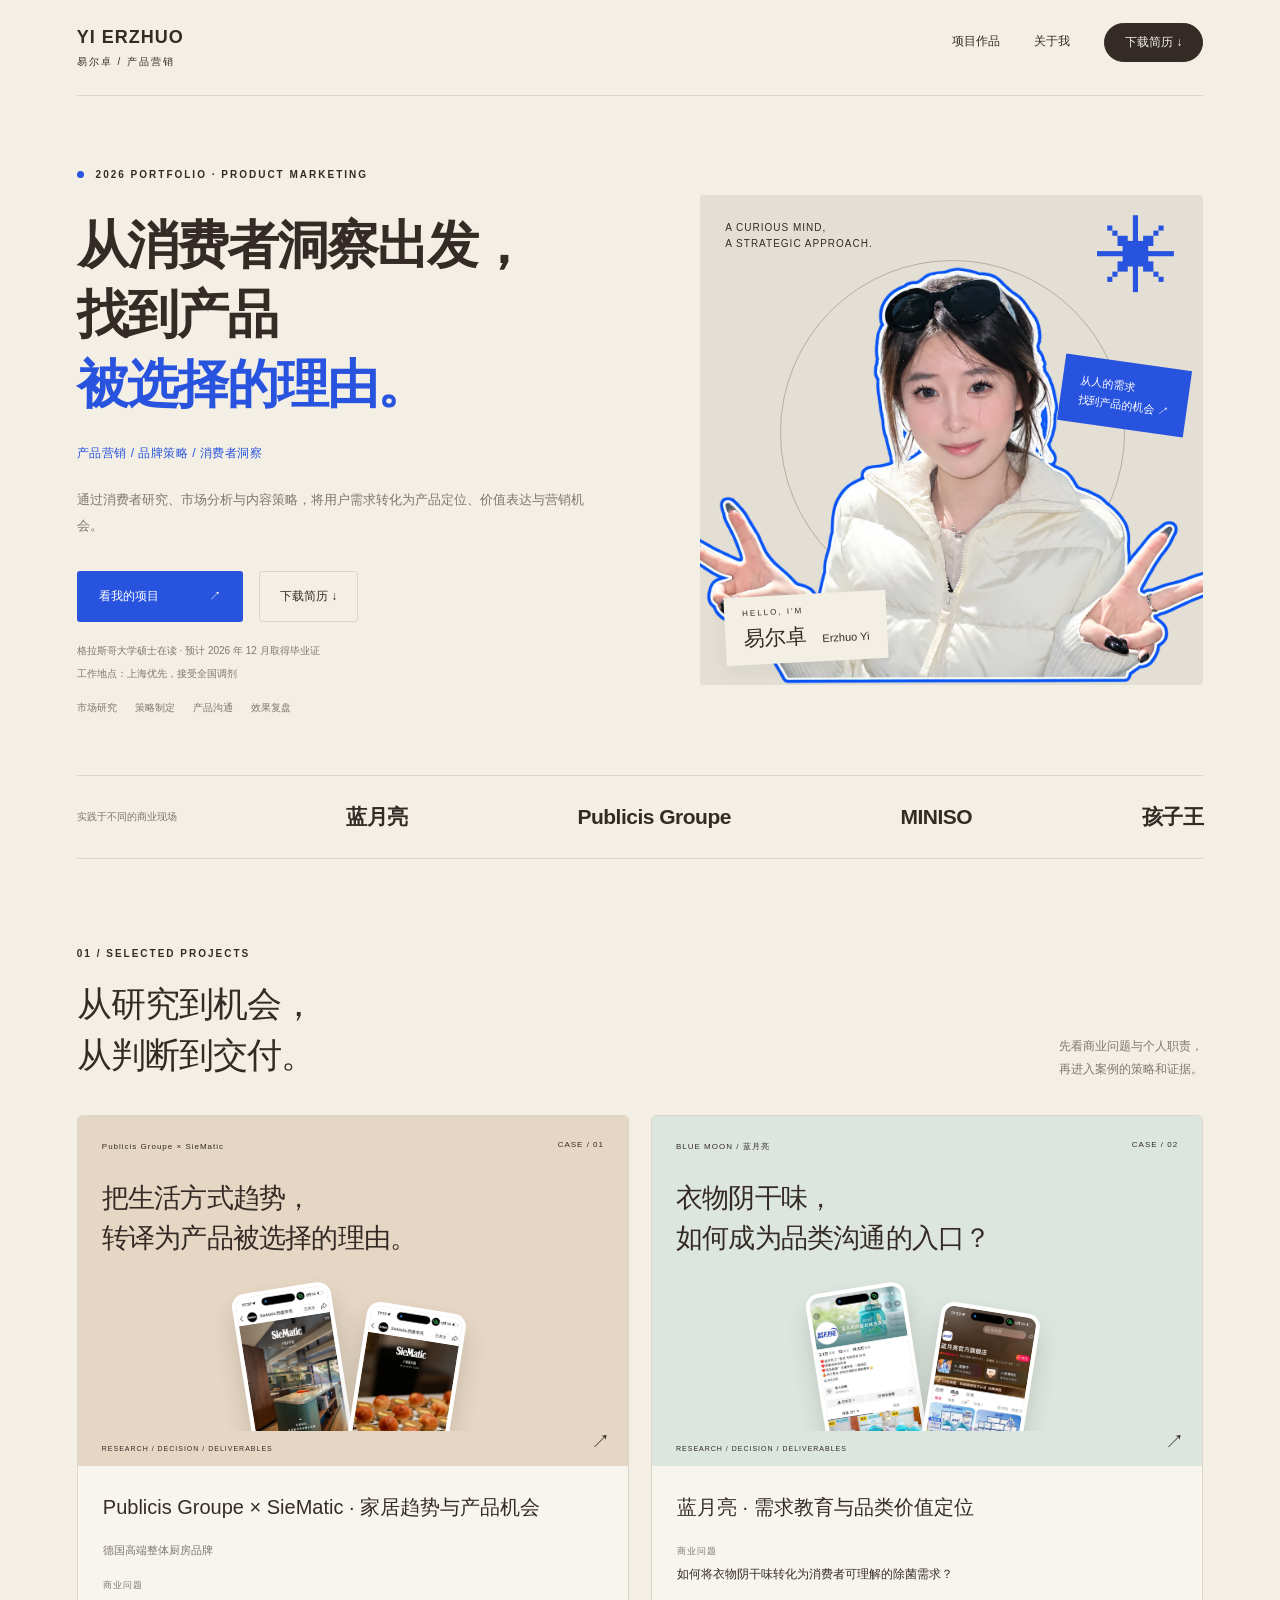
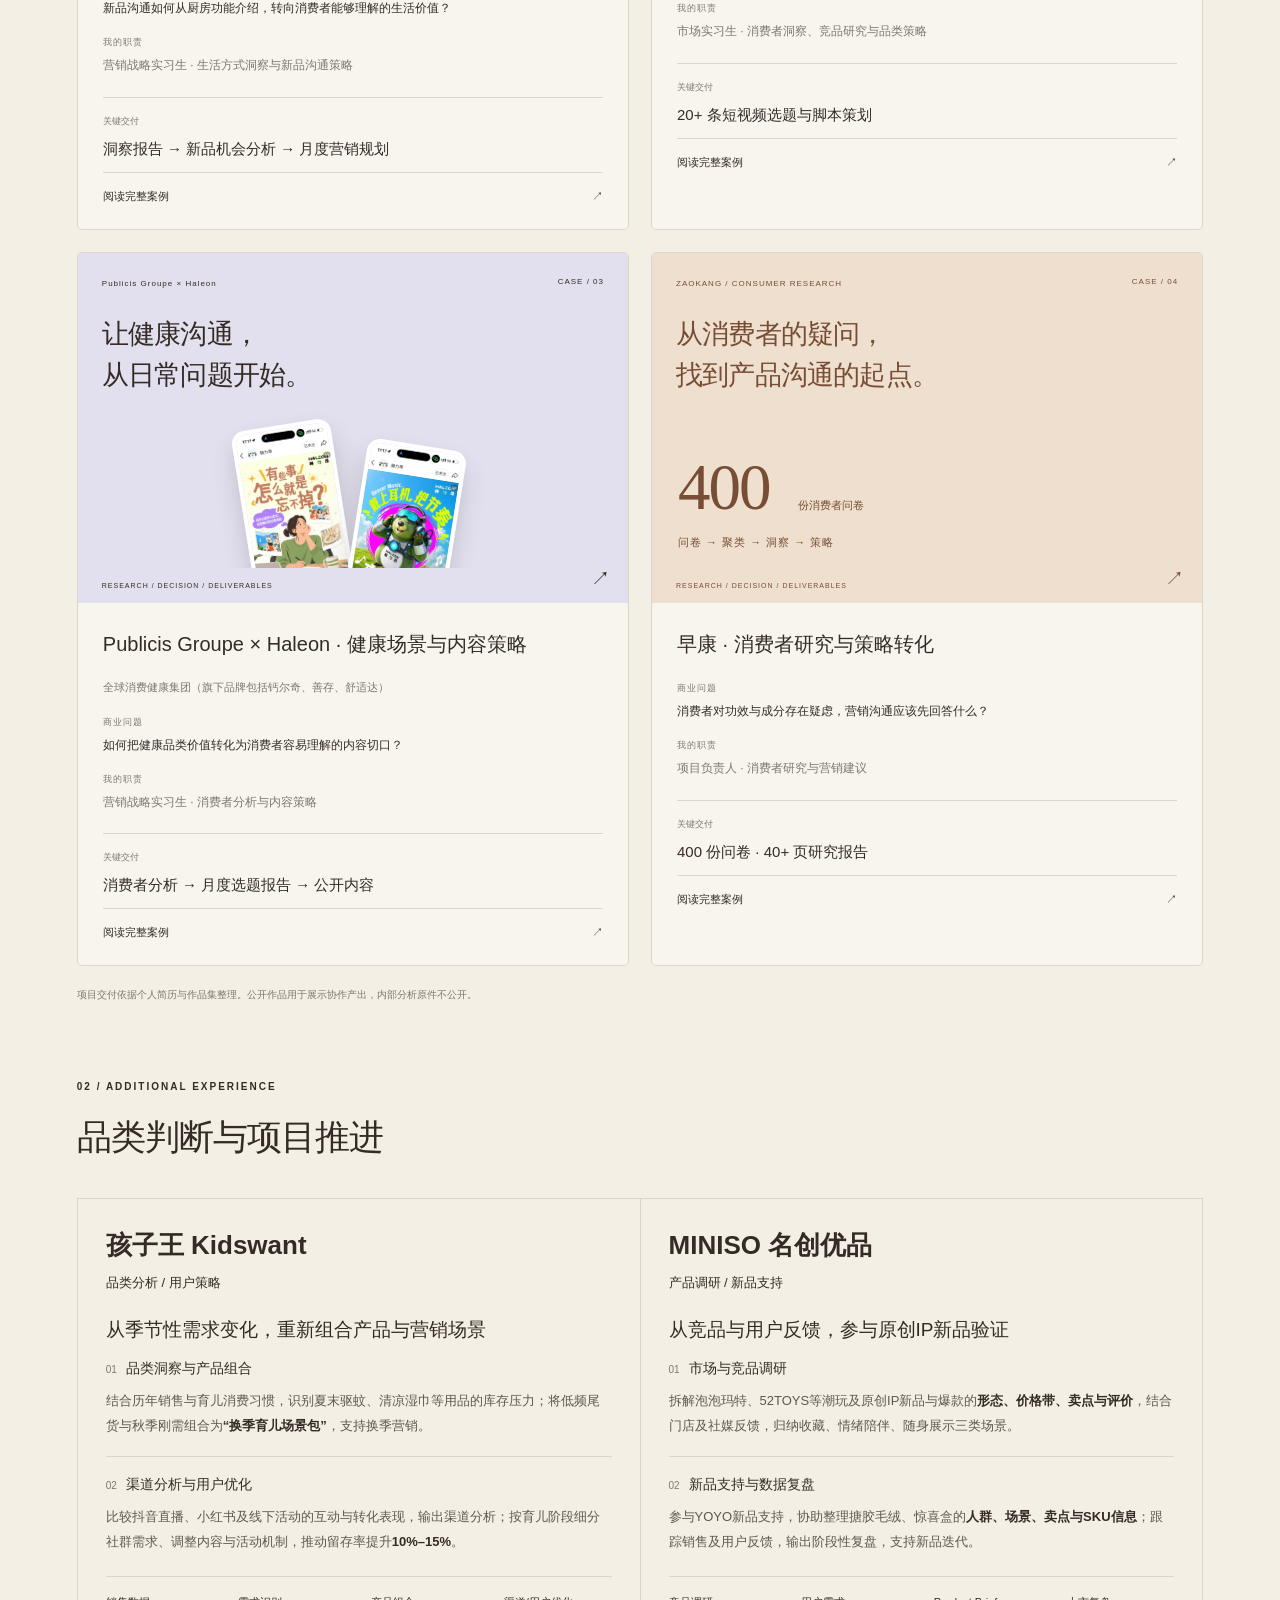
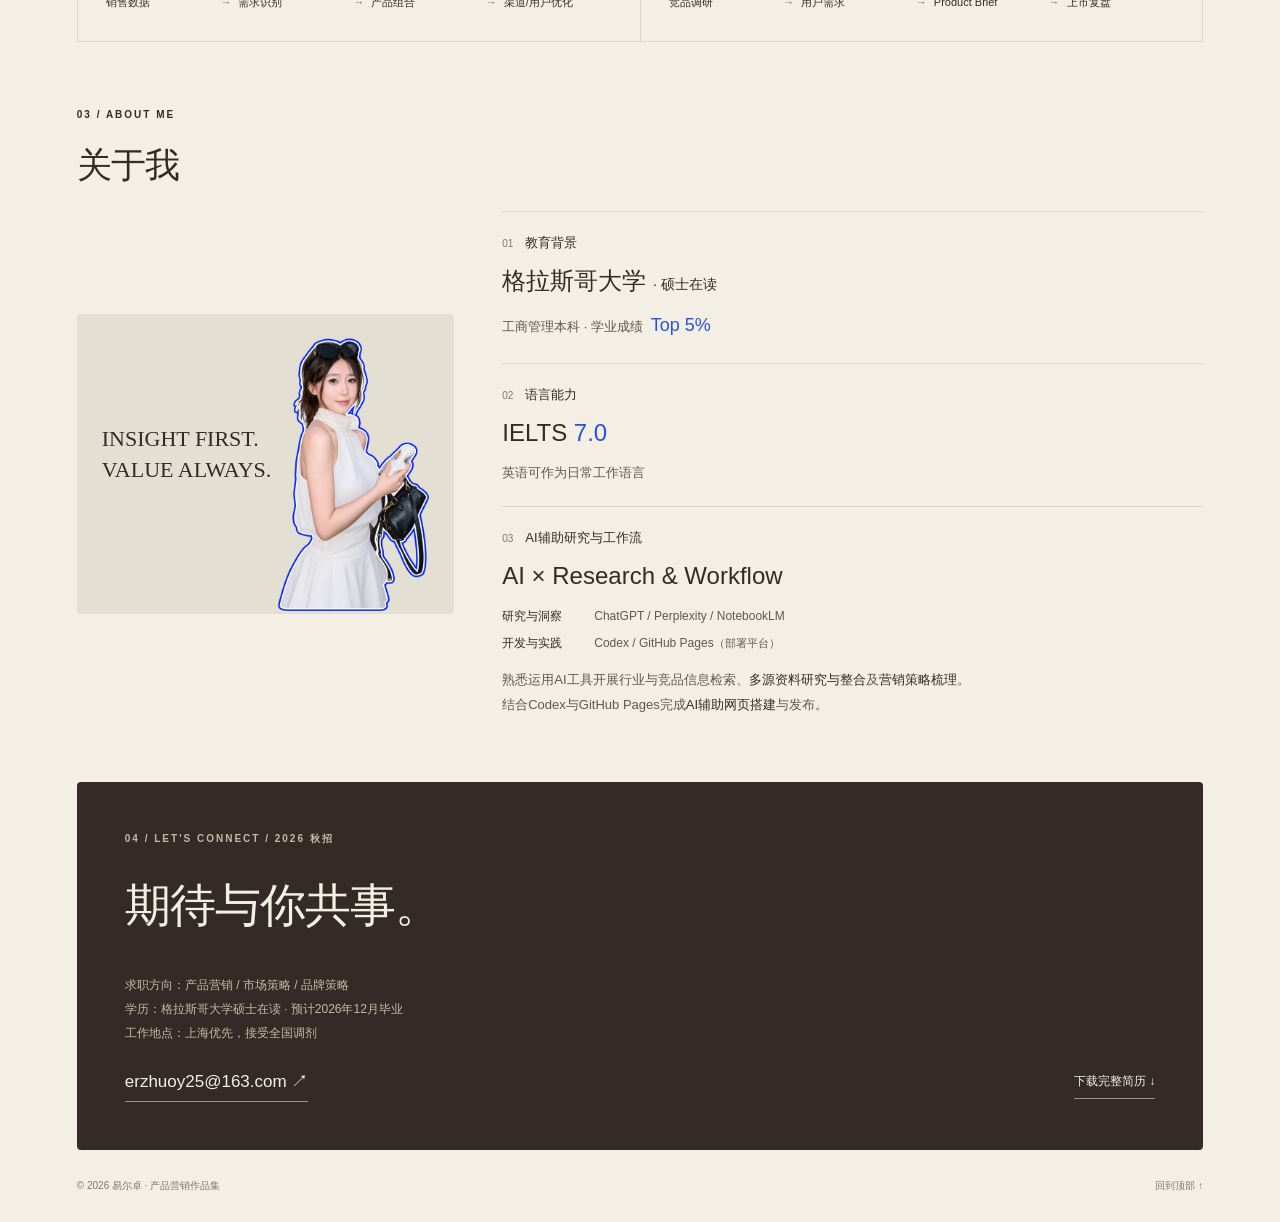
==== commit 00700203: "Balance additional experience cards with matching two-section structure" ====
--- a/index.html
+++ b/index.html
@@ -1,17 +1,14 @@
-<!DOCTYPE html><html lang="zh-CN"><head><meta charset="utf-8"><meta name="viewport" content="width=device-width,initial-scale=1"><meta name="description" content="易尔卓的产品营销作品集：消费者研究、家居趋势与产品机会、品牌策略与营销实践。"><meta name="theme-color" content="#f3efe5"><title>易尔卓 · 产品营销作品集</title><link rel="stylesheet" href="style.css?v=miniso-product1"></head><body class="home-refined"><header><a href="#" class="wordmark">YI ERZHUO<span>易尔卓 / 产品营销</span></a><nav aria-label="主导航"><a href="#projects">项目作品</a><a href="#capabilities">关于我</a><a class="resume-nav" href="assets/yi-erzhuo-resume.pdf" download>下载简历 ↓</a></nav></header><main><section class="hero"><div class="hero-copy"><p class="eyebrow"><i></i> 2026 PORTFOLIO · PRODUCT MARKETING</p><h1>从消费者洞察出发，<br>找到产品<br><span class="blue">被选择的理由。</span></h1><p class="positioning">产品营销 / 品牌策略 / 消费者洞察</p><p class="hero-description">通过消费者研究、市场分析与内容策略，将用户需求转化为产品定位、价值表达与营销机会。</p><div class="hero-actions-new"><a class="primary" href="#projects">看我的项目 <span>↗</span></a><a class="resume-button" href="assets/yi-erzhuo-resume.pdf" download>下载简历 ↓</a></div><p class="graduation">格拉斯哥大学硕士在读 · 预计 2026 年 12 月取得毕业证</p><p class="location">工作地点：上海优先，接受全国调剂</p><div class="focus-words"><span>市场研究</span><span>策略制定</span><span>产品沟通</span><span>效果复盘</span></div></div><div class="hero-portrait"><span class="portrait-top">A CURIOUS MIND,<br>A STRATEGIC APPROACH.</span><span class="portrait-orbit"></span><span class="big-star">✳︎</span><img src="assets/slide-1-1.webp" alt="易尔卓个人照片" fetchpriority="high"><div class="portrait-caption"><span>HELLO, I'M</span><strong>易尔卓 <small>Erzhuo Yi</small></strong></div><span class="portrait-sticker">从人的需求<br>找到产品的机会 ↗</span></div></section>
+<!DOCTYPE html><html lang="zh-CN"><head><meta charset="utf-8"><meta name="viewport" content="width=device-width,initial-scale=1"><meta name="description" content="易尔卓的产品营销作品集：消费者研究、家居趋势与产品机会、品牌策略与营销实践。"><meta name="theme-color" content="#f3efe5"><title>易尔卓 · 产品营销作品集</title><link rel="stylesheet" href="style.css?v=experience-balanced1"></head><body class="home-refined"><header><a href="#" class="wordmark">YI ERZHUO<span>易尔卓 / 产品营销</span></a><nav aria-label="主导航"><a href="#projects">项目作品</a><a href="#capabilities">关于我</a><a class="resume-nav" href="assets/yi-erzhuo-resume.pdf" download>下载简历 ↓</a></nav></header><main><section class="hero"><div class="hero-copy"><p class="eyebrow"><i></i> 2026 PORTFOLIO · PRODUCT MARKETING</p><h1>从消费者洞察出发，<br>找到产品<br><span class="blue">被选择的理由。</span></h1><p class="positioning">产品营销 / 品牌策略 / 消费者洞察</p><p class="hero-description">通过消费者研究、市场分析与内容策略，将用户需求转化为产品定位、价值表达与营销机会。</p><div class="hero-actions-new"><a class="primary" href="#projects">看我的项目 <span>↗</span></a><a class="resume-button" href="assets/yi-erzhuo-resume.pdf" download>下载简历 ↓</a></div><p class="graduation">格拉斯哥大学硕士在读 · 预计 2026 年 12 月取得毕业证</p><p class="location">工作地点：上海优先，接受全国调剂</p><div class="focus-words"><span>市场研究</span><span>策略制定</span><span>产品沟通</span><span>效果复盘</span></div></div><div class="hero-portrait"><span class="portrait-top">A CURIOUS MIND,<br>A STRATEGIC APPROACH.</span><span class="portrait-orbit"></span><span class="big-star">✳︎</span><img src="assets/slide-1-1.webp" alt="易尔卓个人照片" fetchpriority="high"><div class="portrait-caption"><span>HELLO, I'M</span><strong>易尔卓 <small>Erzhuo Yi</small></strong></div><span class="portrait-sticker">从人的需求<br>找到产品的机会 ↗</span></div></section>
 <div class="brand-strip"><span>实践于不同的商业现场</span><strong>蓝月亮</strong><strong>Publicis Groupe</strong><strong>MINISO</strong><strong>孩子王</strong></div><section id="projects" class="section"><div class="section-title"><div><p class="eyebrow">01 / SELECTED PROJECTS</p><h2>从研究到机会，<br>从判断到交付。</h2></div><p>先看商业问题与个人职责，<br>再进入案例的策略和证据。</p></div><div class="project-grid revised-projects"><article class="project sand"><a class="project-cover" href="cases/siematic/"><div class="cover-top"><span>Publicis Groupe × SieMatic</span><span>CASE / 01</span></div><h3>把生活方式趋势，<br>转译为产品被选择的理由。</h3><div class="cover-art"><img src="assets/slide-6-1.webp" alt="Publicis Groupe × SieMatic公开作品" loading="lazy"><img src="assets/slide-6-2.webp" alt="Publicis Groupe × SieMatic公开作品" loading="lazy"></div><span class="cover-label">RESEARCH / DECISION / DELIVERABLES</span><span class="cover-arrow">↗</span></a><div class="project-body"><h3>Publicis Groupe × SieMatic · 家居趋势与产品机会</h3><p class="brand-identity">德国高端整体厨房品牌</p><p class="card-problem"><span>商业问题</span>新品沟通如何从厨房功能介绍，转向消费者能够理解的生活价值？</p><p class="card-role"><span>我的职责</span>营销战略实习生 · 生活方式洞察与新品沟通策略</p><div class="deliverable"><span>关键交付</span><strong>洞察报告 → 新品机会分析 → 月度营销规划</strong></div><a class="case-link" href="cases/siematic/">阅读完整案例 <span>↗</span></a></div></article><article class="project mint"><a class="project-cover" href="cases/moon/"><div class="cover-top"><span>BLUE MOON / 蓝月亮</span><span>CASE / 02</span></div><h3>衣物阴干味，<br>如何成为品类沟通的入口？</h3><div class="cover-art"><img src="assets/slide-5-1.webp" alt="BLUE MOON / 蓝月亮公开作品" loading="lazy"><img src="assets/slide-5-2.webp" alt="BLUE MOON / 蓝月亮公开作品" loading="lazy"></div><span class="cover-label">RESEARCH / DECISION / DELIVERABLES</span><span class="cover-arrow">↗</span></a><div class="project-body"><h3>蓝月亮 · 需求教育与品类价值定位</h3><p class="card-problem"><span>商业问题</span>如何将衣物阴干味转化为消费者可理解的除菌需求？</p><p class="card-role"><span>我的职责</span>市场实习生 · 消费者洞察、竞品研究与品类策略</p><div class="deliverable"><span>关键交付</span><strong>20+ 条短视频选题与脚本策划</strong></div><a class="case-link" href="cases/moon/">阅读完整案例 <span>↗</span></a></div></article><article class="project lavender"><a class="project-cover" href="cases/haleon/"><div class="cover-top"><span>Publicis Groupe × Haleon</span><span>CASE / 03</span></div><h3>让健康沟通，<br>从日常问题开始。</h3><div class="cover-art"><img src="assets/slide-7-1.webp" alt="Publicis Groupe × Haleon公开作品" loading="lazy"><img src="assets/slide-7-2.webp" alt="Publicis Groupe × Haleon公开作品" loading="lazy"></div><span class="cover-label">RESEARCH / DECISION / DELIVERABLES</span><span class="cover-arrow">↗</span></a><div class="project-body"><h3>Publicis Groupe × Haleon · 健康场景与内容策略</h3><p class="brand-identity">全球消费健康集团（旗下品牌包括钙尔奇、善存、舒适达）</p><p class="card-problem"><span>商业问题</span>如何把健康品类价值转化为消费者容易理解的内容切口？</p><p class="card-role"><span>我的职责</span>营销战略实习生 · 消费者分析与内容策略</p><div class="deliverable"><span>关键交付</span><strong>消费者分析 → 月度选题报告 → 公开内容</strong></div><a class="case-link" href="cases/haleon/">阅读完整案例 <span>↗</span></a></div></article><article class="project goji-theme"><a class="project-cover" href="cases/goji/"><div class="cover-top"><span>ZAOKANG / CONSUMER RESEARCH</span><span>CASE / 04</span></div><h3>从消费者的疑问，<br>找到产品沟通的起点。</h3><div class="research-cover"><span>400 <small>份消费者问卷</small></span><div>问卷 → 聚类 → 洞察 → 策略</div></div><span class="cover-label">RESEARCH / DECISION / DELIVERABLES</span><span class="cover-arrow">↗</span></a><div class="project-body"><h3>早康 · 消费者研究与策略转化</h3><p class="card-problem"><span>商业问题</span>消费者对功效与成分存在疑虑，营销沟通应该先回答什么？</p><p class="card-role"><span>我的职责</span>项目负责人 · 消费者研究与营销建议</p><div class="deliverable"><span>关键交付</span><strong>400 份问卷 · 40+ 页研究报告</strong></div><a class="case-link" href="cases/goji/">阅读完整案例 <span>↗</span></a></div></article></div><p class="confidential">项目交付依据个人简历与作品集整理。公开作品用于展示协作产出，内部分析原件不公开。</p></section><section id="additional-experience" class="section"><div class="section-title"><div><p class="eyebrow">02 / ADDITIONAL EXPERIENCE</p><h2>品类判断与项目推进</h2></div></div>
 <div class="support-grid experience-grid">
-<article id="kidswant" class="experience"><div class="experience-heading"><h3>孩子王</h3><p class="experience-direction">品类分析与营销规划</p></div><h4>从季节需求变化，识别<span class="experience-highlight">换季组合机会</span></h4><p class="experience-description">结合历年销售走势与季节性消费需求，识别夏末驱蚊、清凉用品的库存压力，提出以秋季育儿护理需求承接夏季商品的品类组合建议，支持换季营销规划。</p><p class="experience-logic"><span>季节需求</span><span aria-hidden="true">→</span><span>品类问题</span><span aria-hidden="true">→</span><span>组合建议</span></p></article>
-<article id="miniso" class="experience">
-<div class="experience-heading"><h3>MINISO 名创优品</h3><p class="miniso-meta"><time datetime="2025-07">2025.07</time> – <time datetime="2025-09">2025.09</time> · 广州</p><p class="experience-direction">项目实习生｜产品方向项目</p></div>
-<ul class="miniso-tags" aria-label="项目方向"><li>市场调研</li><li>竞品分析</li><li>新品策划</li><li>Product Brief</li><li>数据复盘</li></ul>
-<ol class="miniso-process" aria-label="从市场研究到产品复盘的三个阶段">
-<li class="miniso-step"><span class="miniso-step-label">Market Research</span><h4>市场与竞品调研</h4><p>结合门店与社媒反馈，对比泡泡玛特、52TOYS新品及爆款的形态、价格带、卖点与评价。</p><span class="miniso-output">竞品拆解 / 用户场景归纳</span></li>
-<li class="miniso-step"><span class="miniso-step-label">Product Brief</span><h4>新品策划与项目支持</h4><p>研究原创IP YOYO，协助整理产品形态、人群、场景、卖点、价格带及SKU，支持新品讨论。</p><span class="miniso-output">目标人群 / 核心卖点 / SKU信息</span></li>
-<li class="miniso-step"><span class="miniso-step-label">Launch Feedback</span><h4>数据跟踪与产品复盘</h4><p>按形态、价格带与上新批次比较SKU销售、动销／售罄及评论反馈，整理阶段性复盘与调整建议。</p><span class="miniso-output">SKU表现 / 用户反馈 / 复盘建议</span></li>
-</ol>
-<section class="miniso-yoyo" aria-labelledby="miniso-yoyo-title"><h4 id="miniso-yoyo-title">Product Case｜MINISO YOYO</h4><p class="miniso-yoyo-subtitle">从用户需求到产品形态的拆解</p><dl class="miniso-mapping"><div><dt>收藏需求</dt><dd><span aria-hidden="true">→</span> Surprise Box / 惊喜盒</dd></div><div><dt>情绪陪伴</dt><dd><span aria-hidden="true">→</span> 搪胶毛绒</dd></div><div><dt>随身展示</dt><dd><span aria-hidden="true">→</span> 挂件 / 随身配饰</dd></div></dl><p class="miniso-yoyo-summary">将消费者需求拆解为具体产品场景，并进一步用于产品形态与SKU方向的分析。</p></section>
-</article>
+<article id="kidswant" class="experience"><div class="experience-heading"><h3>孩子王 Kidswant</h3><p class="experience-direction">品类分析 / 用户策略</p></div><h4>从季节性需求变化，重新组合产品与营销场景</h4><div class="experience-sections">
+<div class="experience-mini"><h5><span>01</span>品类洞察与产品组合</h5><p>结合历年销售与育儿消费习惯，识别夏末驱蚊、清凉湿巾等用品的库存压力；将低频尾货与秋季刚需组合为<strong>“换季育儿场景包”</strong>，支持换季营销。</p></div>
+<div class="experience-mini"><h5><span>02</span>渠道分析与用户优化</h5><p>比较抖音直播、小红书及线下活动的互动与转化表现，输出渠道分析；按育儿阶段细分社群需求、调整内容与活动机制，推动留存率提升<strong>10%–15%</strong>。</p></div>
+</div><p class="experience-logic"><span>销售数据</span><span aria-hidden="true">→</span><span>需求识别</span><span aria-hidden="true">→</span><span>产品组合</span><span aria-hidden="true">→</span><span>渠道/用户优化</span></p></article>
+<article id="miniso" class="experience"><div class="experience-heading"><h3>MINISO 名创优品</h3><p class="experience-direction">产品调研 / 新品支持</p></div><h4>从竞品与用户反馈，参与原创IP新品验证</h4><div class="experience-sections">
+<div class="experience-mini"><h5><span>01</span>市场与竞品调研</h5><p>拆解泡泡玛特、52TOYS等潮玩及原创IP新品与爆款的<strong>形态、价格带、卖点与评价</strong>，结合门店及社媒反馈，归纳收藏、情绪陪伴、随身展示三类场景。</p></div>
+<div class="experience-mini"><h5><span>02</span>新品支持与数据复盘</h5><p>参与YOYO新品支持，协助整理搪胶毛绒、惊喜盒的<strong>人群、场景、卖点与SKU信息</strong>；跟踪销售及用户反馈，输出阶段性复盘，支持新品迭代。</p></div>
+</div><p class="experience-logic"><span>竞品调研</span><span aria-hidden="true">→</span><span>用户需求</span><span aria-hidden="true">→</span><span>Product Brief</span><span aria-hidden="true">→</span><span>上市复盘</span></p></article>
 </div></section>
 <section id="capabilities" class="section about-background"><div class="section-title"><div><p class="eyebrow">03 / ABOUT ME</p><h2>关于我</h2></div></div>
 <div class="profile-layout"><div class="about-photo"><img src="assets/slide-2-1.webp" alt="易尔卓身穿白色连衣裙的个人照片，保留原蓝色描边" loading="lazy"><span>INSIGHT FIRST.<br>VALUE ALWAYS.</span></div>
--- a/style.css
+++ b/style.css
@@ -87,35 +87,17 @@
 .home-refined #capabilities .profile-desktop-break{display:none}
 }
 
-/* MINISO only: product-project support within the existing experience card. */
-.home-refined #miniso .miniso-meta{font-size:11px;line-height:1.8;color:#61584f;margin:8px 0 0}
-.home-refined #miniso .miniso-tags{display:flex;flex-wrap:wrap;gap:6px 8px;list-style:none;padding:0;margin:14px 0 0}
-.home-refined #miniso .miniso-tags li{font-size:10px;line-height:1.6;padding:3px 7px;border:1px solid var(--line);border-radius:3px}
-.home-refined #miniso .miniso-process{display:grid;grid-template-columns:repeat(3,minmax(0,1fr));gap:16px;list-style:none;padding:0;margin:22px 0}
-.home-refined #miniso .miniso-step{display:flex;flex-direction:column;position:relative;min-width:0}
-.home-refined #miniso .miniso-step:not(:last-child)::after{content:'→';position:absolute;right:0;top:0;font-size:12px;color:var(--muted)}
-.home-refined #miniso .miniso-step-label{font-size:9px;line-height:1.8;letter-spacing:.3px;color:var(--muted)}
-.home-refined #miniso .miniso-step h4{font-size:14px;line-height:1.6;margin:8px 0 10px}
-.home-refined #miniso .miniso-step p{font-size:12px;line-height:1.85;color:#61584f;margin:0 0 12px}
-.home-refined #miniso .miniso-output{font-size:10px;line-height:1.8;margin-top:auto;padding-top:10px;border-top:1px solid var(--line)}
-.home-refined #miniso .miniso-yoyo{padding:18px;background:#f8f5ef;border:1px solid var(--line);border-radius:4px}
-.home-refined #miniso .miniso-yoyo h4{font-size:14px;line-height:1.6;margin:0}
-.home-refined #miniso .miniso-yoyo-subtitle{font-size:12px;line-height:1.8;margin:6px 0 0}
-.home-refined #miniso .miniso-mapping{display:grid;grid-template-columns:repeat(3,minmax(0,1fr));gap:12px;margin:16px 0 0}
-.home-refined #miniso .miniso-mapping>div{min-width:0}
-.home-refined #miniso .miniso-mapping dt{font-size:12px;line-height:1.8}
-.home-refined #miniso .miniso-mapping dd{font-size:11px;line-height:1.8;color:#61584f;margin:5px 0 0}
-.home-refined #miniso .miniso-mapping dd>span{color:var(--blue)}
-.home-refined #miniso .miniso-yoyo-summary{font-size:11px;line-height:1.9;color:#61584f;margin:15px 0 0;border-top:1px solid var(--line);padding-top:12px}
+/* Additional Experience: identical two-section cards for both companies. */
+.home-refined #additional-experience .experience-sections{margin:0 0 22px}
+.home-refined #additional-experience .experience-mini{padding:16px 0 0;border-top:1px solid var(--line)}
+.home-refined #additional-experience .experience-mini:first-child{padding-top:0;border-top:0}
+.home-refined #additional-experience .experience-mini+.experience-mini{margin-top:18px}
+.home-refined #additional-experience .experience-mini h5{font-size:14px;font-weight:500;line-height:1.6;margin:0 0 8px}
+.home-refined #additional-experience .experience-mini h5>span{font-size:10px;color:var(--muted);margin-right:9px}
+.home-refined #additional-experience .experience-mini p{font-size:13px;line-height:1.95;color:#61584f;margin:0}
+.home-refined #additional-experience .experience-mini strong{font-weight:600;color:var(--ink)}
+.home-refined #additional-experience .experience-logic{display:grid;grid-template-columns:minmax(0,1fr) auto minmax(0,1fr) auto minmax(0,1fr) auto minmax(0,1fr);gap:7px;font-size:11px;align-items:start}
+.home-refined #additional-experience .experience-logic>span{min-width:0}
 @media(max-width:1000px){
-.home-refined #miniso .miniso-process{grid-template-columns:1fr;gap:16px}
-.home-refined #miniso .miniso-step{padding-top:14px;border-top:1px solid var(--line)}
-.home-refined #miniso .miniso-step:first-child{padding-top:0;border-top:0}
-.home-refined #miniso .miniso-step:not(:last-child)::after{display:none}
-.home-refined #miniso .miniso-step h4{margin:5px 0 7px}
-.home-refined #miniso .miniso-step p{margin-bottom:8px}
-.home-refined #miniso .miniso-output{border-top:0;padding-top:0}
-.home-refined #miniso .miniso-mapping{grid-template-columns:1fr;gap:10px}
-.home-refined #miniso .miniso-mapping>div{display:grid;grid-template-columns:72px minmax(0,1fr);gap:8px}
-.home-refined #miniso .miniso-mapping dd{margin:0}
+.home-refined #additional-experience .experience-logic{gap:5px;font-size:10px}
 }
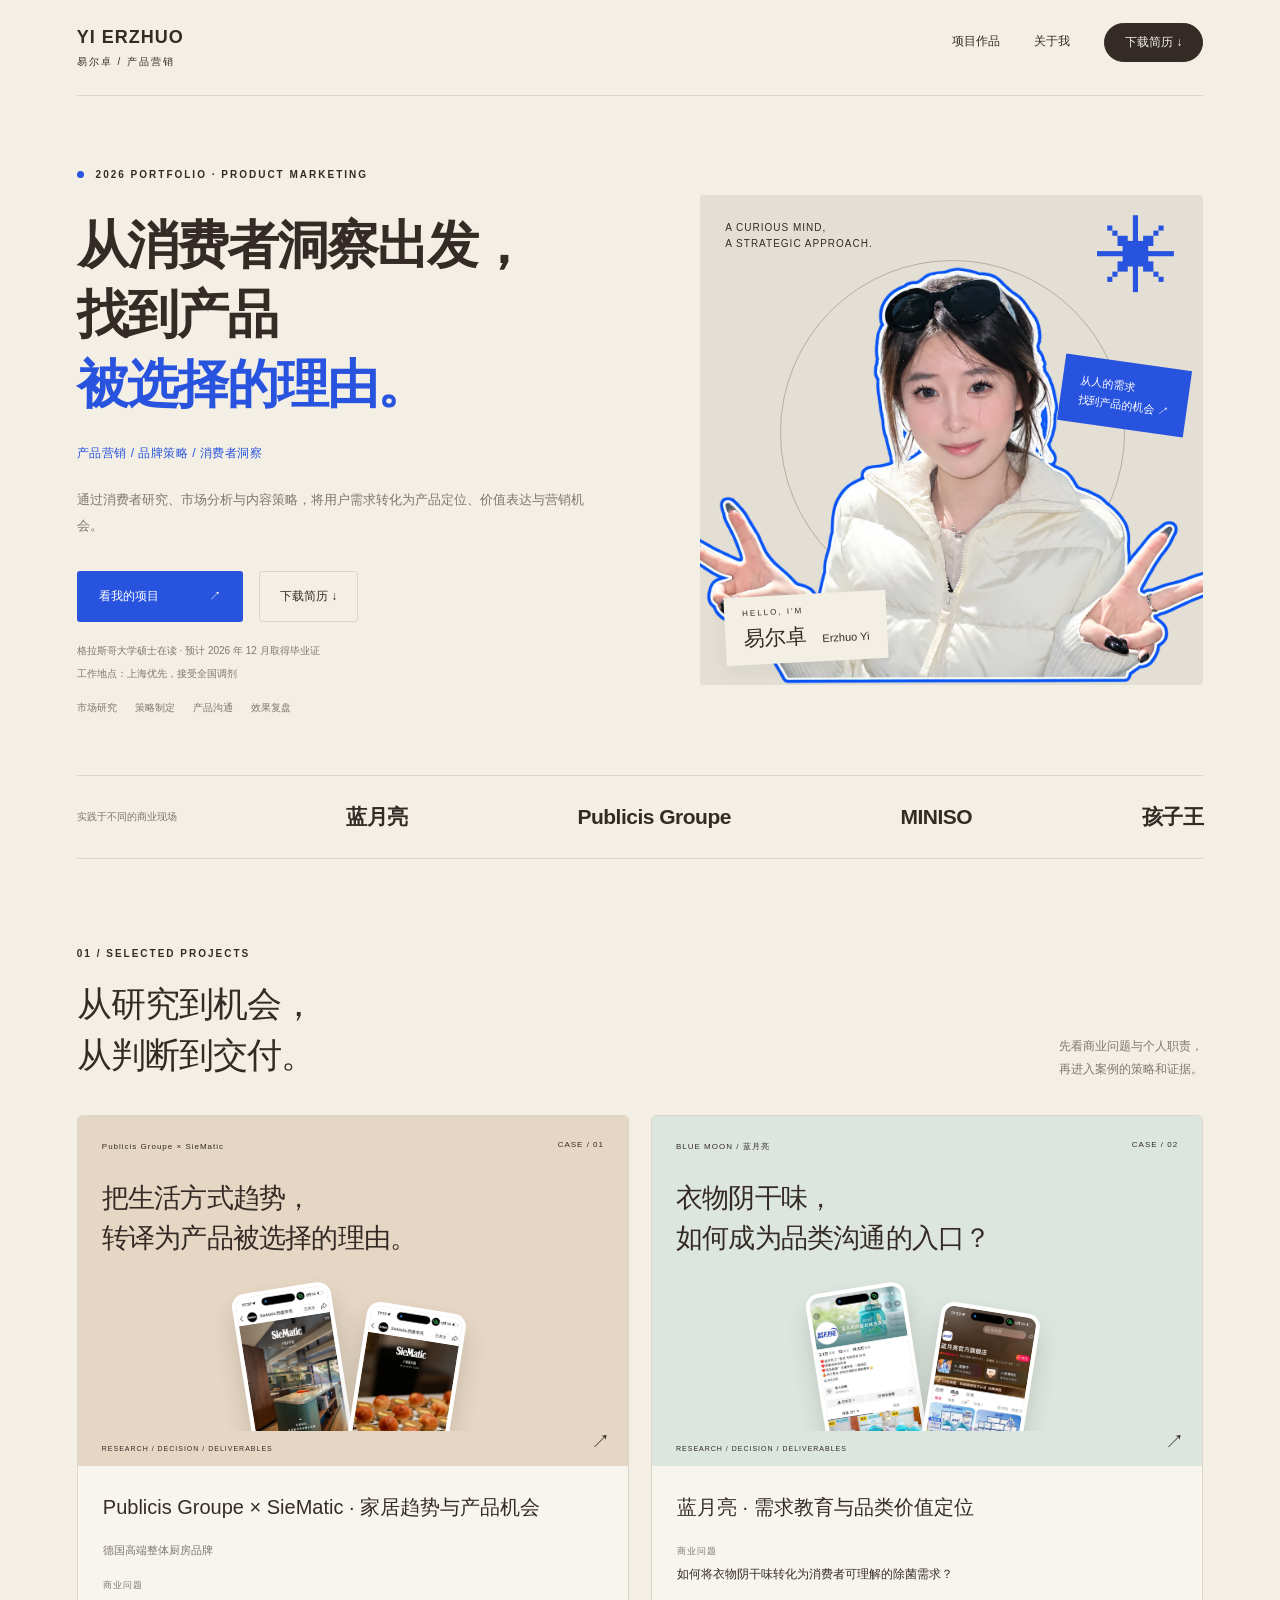
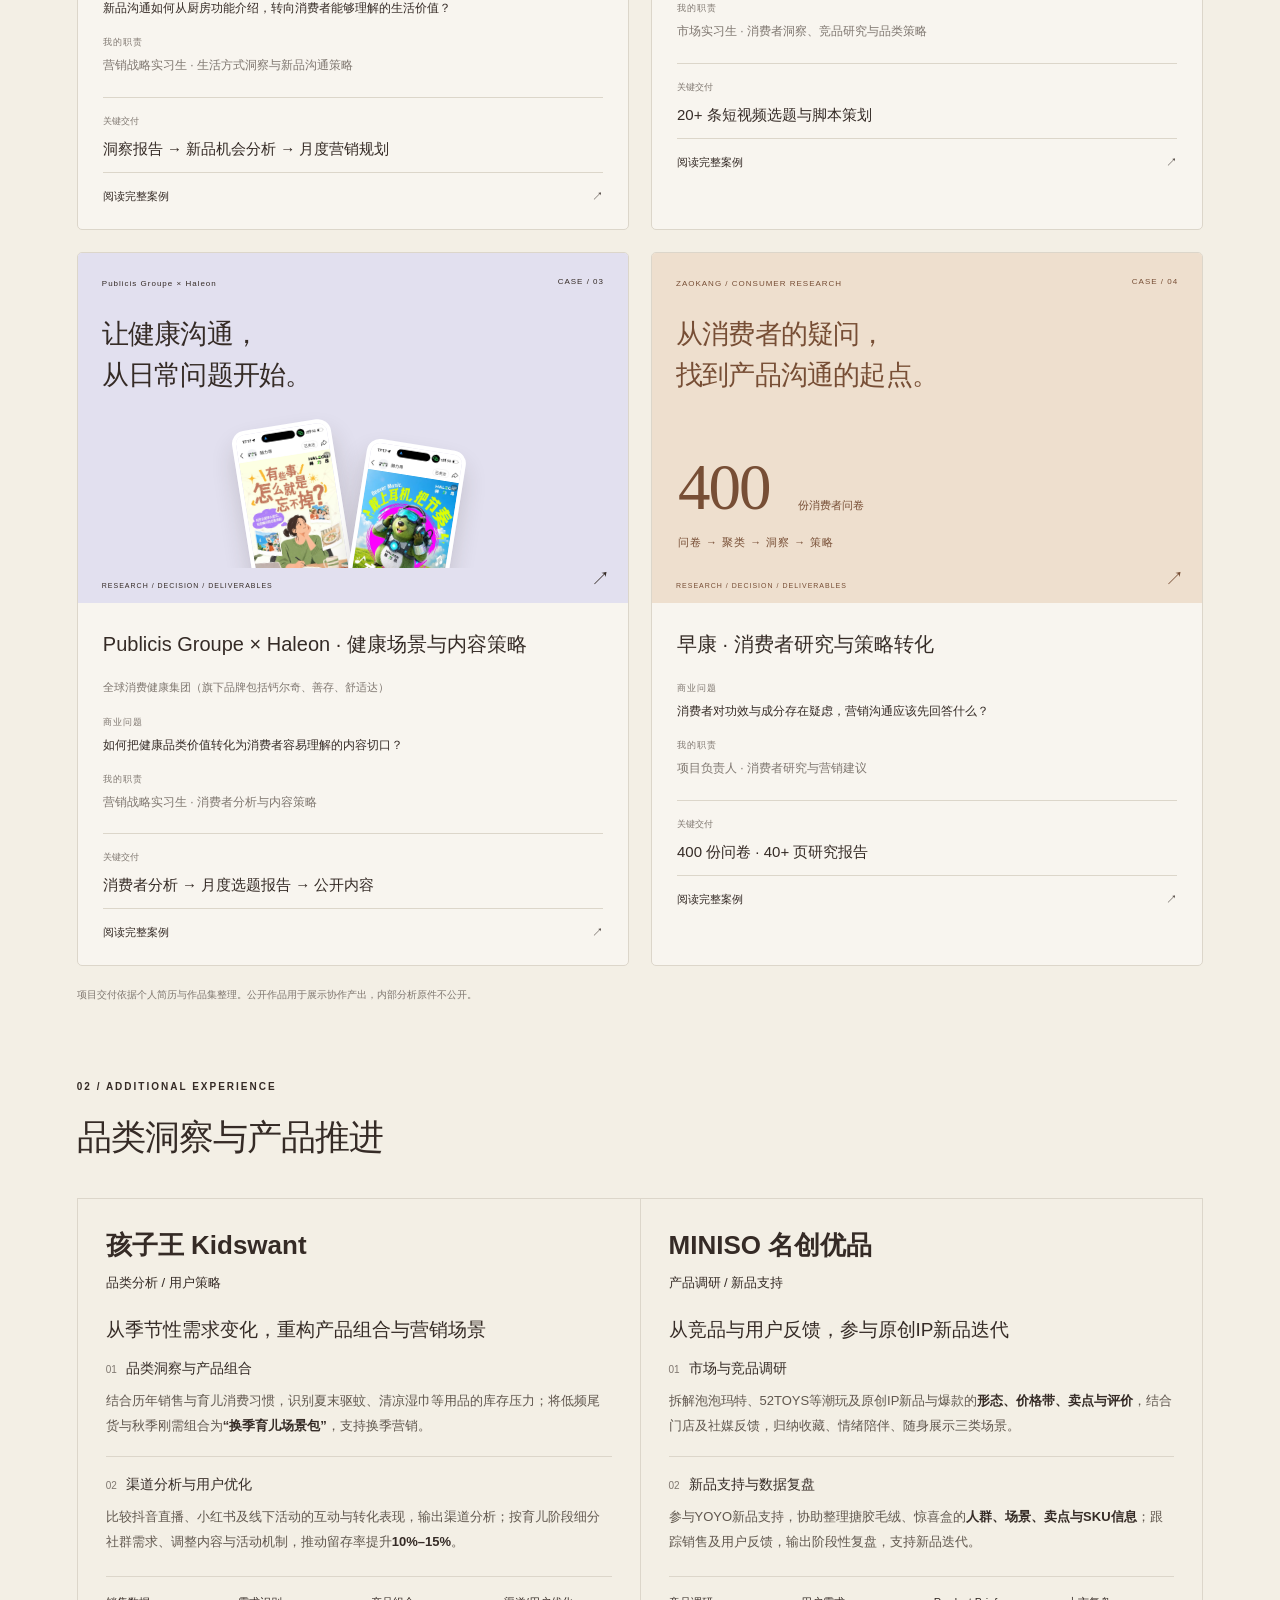
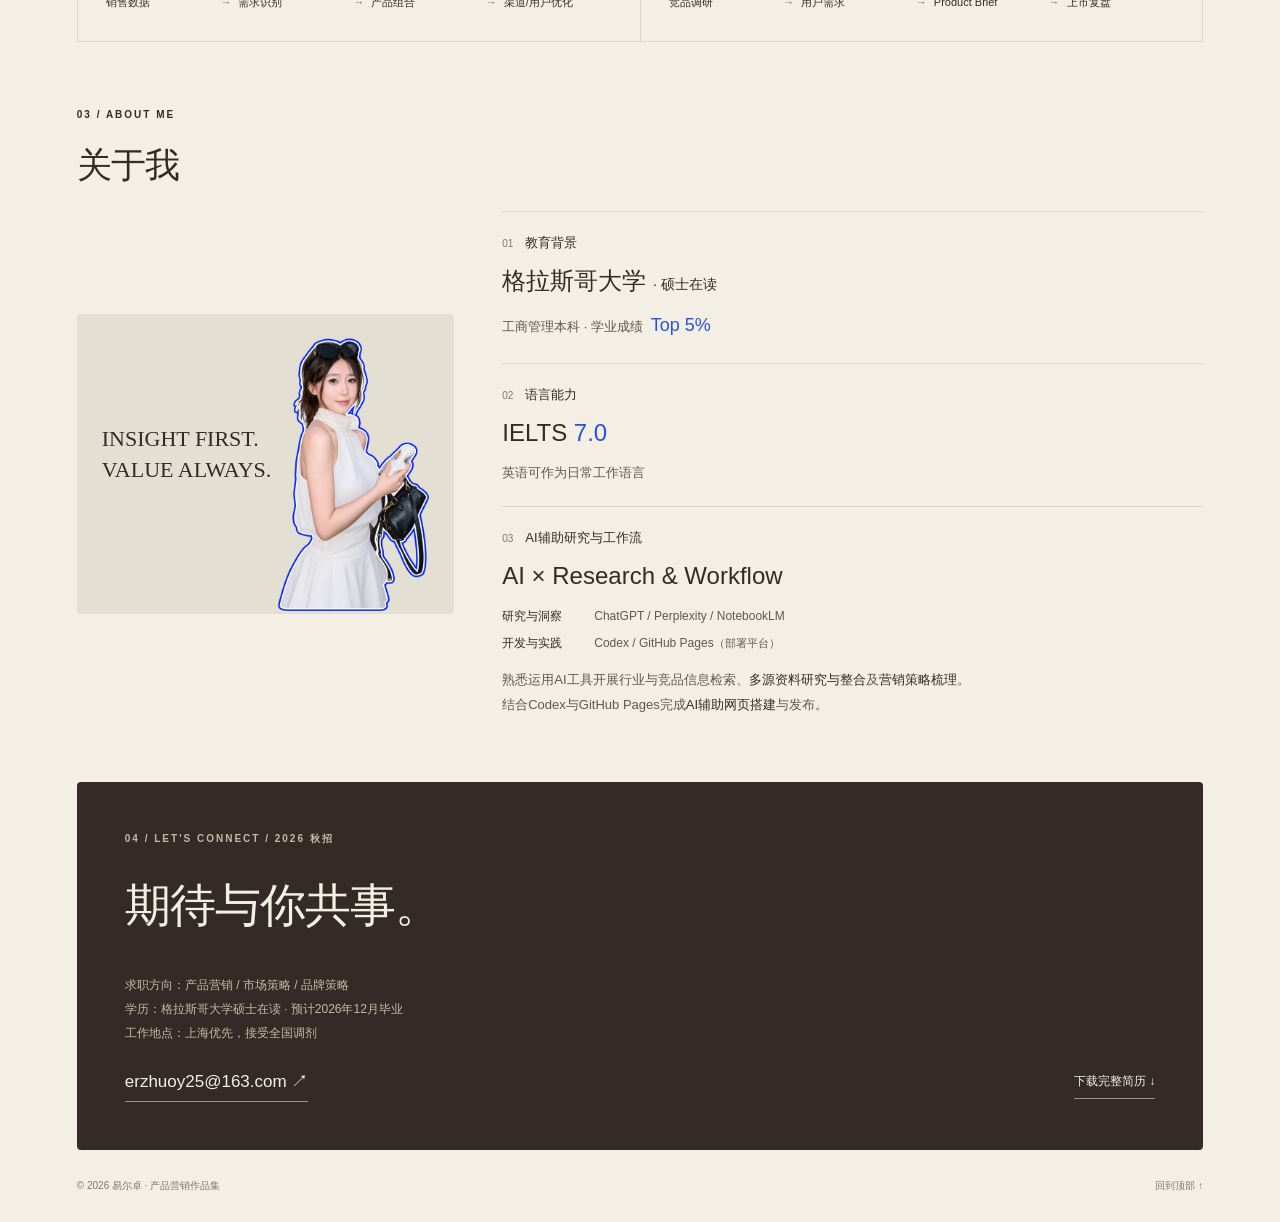
==== commit efc71544: "Refine three Additional Experience headings" ====
--- a/index.html
+++ b/index.html
@@ -1,11 +1,11 @@
 <!DOCTYPE html><html lang="zh-CN"><head><meta charset="utf-8"><meta name="viewport" content="width=device-width,initial-scale=1"><meta name="description" content="易尔卓的产品营销作品集：消费者研究、家居趋势与产品机会、品牌策略与营销实践。"><meta name="theme-color" content="#f3efe5"><title>易尔卓 · 产品营销作品集</title><link rel="stylesheet" href="style.css?v=experience-balanced1"></head><body class="home-refined"><header><a href="#" class="wordmark">YI ERZHUO<span>易尔卓 / 产品营销</span></a><nav aria-label="主导航"><a href="#projects">项目作品</a><a href="#capabilities">关于我</a><a class="resume-nav" href="assets/yi-erzhuo-resume.pdf" download>下载简历 ↓</a></nav></header><main><section class="hero"><div class="hero-copy"><p class="eyebrow"><i></i> 2026 PORTFOLIO · PRODUCT MARKETING</p><h1>从消费者洞察出发，<br>找到产品<br><span class="blue">被选择的理由。</span></h1><p class="positioning">产品营销 / 品牌策略 / 消费者洞察</p><p class="hero-description">通过消费者研究、市场分析与内容策略，将用户需求转化为产品定位、价值表达与营销机会。</p><div class="hero-actions-new"><a class="primary" href="#projects">看我的项目 <span>↗</span></a><a class="resume-button" href="assets/yi-erzhuo-resume.pdf" download>下载简历 ↓</a></div><p class="graduation">格拉斯哥大学硕士在读 · 预计 2026 年 12 月取得毕业证</p><p class="location">工作地点：上海优先，接受全国调剂</p><div class="focus-words"><span>市场研究</span><span>策略制定</span><span>产品沟通</span><span>效果复盘</span></div></div><div class="hero-portrait"><span class="portrait-top">A CURIOUS MIND,<br>A STRATEGIC APPROACH.</span><span class="portrait-orbit"></span><span class="big-star">✳︎</span><img src="assets/slide-1-1.webp" alt="易尔卓个人照片" fetchpriority="high"><div class="portrait-caption"><span>HELLO, I'M</span><strong>易尔卓 <small>Erzhuo Yi</small></strong></div><span class="portrait-sticker">从人的需求<br>找到产品的机会 ↗</span></div></section>
-<div class="brand-strip"><span>实践于不同的商业现场</span><strong>蓝月亮</strong><strong>Publicis Groupe</strong><strong>MINISO</strong><strong>孩子王</strong></div><section id="projects" class="section"><div class="section-title"><div><p class="eyebrow">01 / SELECTED PROJECTS</p><h2>从研究到机会，<br>从判断到交付。</h2></div><p>先看商业问题与个人职责，<br>再进入案例的策略和证据。</p></div><div class="project-grid revised-projects"><article class="project sand"><a class="project-cover" href="cases/siematic/"><div class="cover-top"><span>Publicis Groupe × SieMatic</span><span>CASE / 01</span></div><h3>把生活方式趋势，<br>转译为产品被选择的理由。</h3><div class="cover-art"><img src="assets/slide-6-1.webp" alt="Publicis Groupe × SieMatic公开作品" loading="lazy"><img src="assets/slide-6-2.webp" alt="Publicis Groupe × SieMatic公开作品" loading="lazy"></div><span class="cover-label">RESEARCH / DECISION / DELIVERABLES</span><span class="cover-arrow">↗</span></a><div class="project-body"><h3>Publicis Groupe × SieMatic · 家居趋势与产品机会</h3><p class="brand-identity">德国高端整体厨房品牌</p><p class="card-problem"><span>商业问题</span>新品沟通如何从厨房功能介绍，转向消费者能够理解的生活价值？</p><p class="card-role"><span>我的职责</span>营销战略实习生 · 生活方式洞察与新品沟通策略</p><div class="deliverable"><span>关键交付</span><strong>洞察报告 → 新品机会分析 → 月度营销规划</strong></div><a class="case-link" href="cases/siematic/">阅读完整案例 <span>↗</span></a></div></article><article class="project mint"><a class="project-cover" href="cases/moon/"><div class="cover-top"><span>BLUE MOON / 蓝月亮</span><span>CASE / 02</span></div><h3>衣物阴干味，<br>如何成为品类沟通的入口？</h3><div class="cover-art"><img src="assets/slide-5-1.webp" alt="BLUE MOON / 蓝月亮公开作品" loading="lazy"><img src="assets/slide-5-2.webp" alt="BLUE MOON / 蓝月亮公开作品" loading="lazy"></div><span class="cover-label">RESEARCH / DECISION / DELIVERABLES</span><span class="cover-arrow">↗</span></a><div class="project-body"><h3>蓝月亮 · 需求教育与品类价值定位</h3><p class="card-problem"><span>商业问题</span>如何将衣物阴干味转化为消费者可理解的除菌需求？</p><p class="card-role"><span>我的职责</span>市场实习生 · 消费者洞察、竞品研究与品类策略</p><div class="deliverable"><span>关键交付</span><strong>20+ 条短视频选题与脚本策划</strong></div><a class="case-link" href="cases/moon/">阅读完整案例 <span>↗</span></a></div></article><article class="project lavender"><a class="project-cover" href="cases/haleon/"><div class="cover-top"><span>Publicis Groupe × Haleon</span><span>CASE / 03</span></div><h3>让健康沟通，<br>从日常问题开始。</h3><div class="cover-art"><img src="assets/slide-7-1.webp" alt="Publicis Groupe × Haleon公开作品" loading="lazy"><img src="assets/slide-7-2.webp" alt="Publicis Groupe × Haleon公开作品" loading="lazy"></div><span class="cover-label">RESEARCH / DECISION / DELIVERABLES</span><span class="cover-arrow">↗</span></a><div class="project-body"><h3>Publicis Groupe × Haleon · 健康场景与内容策略</h3><p class="brand-identity">全球消费健康集团（旗下品牌包括钙尔奇、善存、舒适达）</p><p class="card-problem"><span>商业问题</span>如何把健康品类价值转化为消费者容易理解的内容切口？</p><p class="card-role"><span>我的职责</span>营销战略实习生 · 消费者分析与内容策略</p><div class="deliverable"><span>关键交付</span><strong>消费者分析 → 月度选题报告 → 公开内容</strong></div><a class="case-link" href="cases/haleon/">阅读完整案例 <span>↗</span></a></div></article><article class="project goji-theme"><a class="project-cover" href="cases/goji/"><div class="cover-top"><span>ZAOKANG / CONSUMER RESEARCH</span><span>CASE / 04</span></div><h3>从消费者的疑问，<br>找到产品沟通的起点。</h3><div class="research-cover"><span>400 <small>份消费者问卷</small></span><div>问卷 → 聚类 → 洞察 → 策略</div></div><span class="cover-label">RESEARCH / DECISION / DELIVERABLES</span><span class="cover-arrow">↗</span></a><div class="project-body"><h3>早康 · 消费者研究与策略转化</h3><p class="card-problem"><span>商业问题</span>消费者对功效与成分存在疑虑，营销沟通应该先回答什么？</p><p class="card-role"><span>我的职责</span>项目负责人 · 消费者研究与营销建议</p><div class="deliverable"><span>关键交付</span><strong>400 份问卷 · 40+ 页研究报告</strong></div><a class="case-link" href="cases/goji/">阅读完整案例 <span>↗</span></a></div></article></div><p class="confidential">项目交付依据个人简历与作品集整理。公开作品用于展示协作产出，内部分析原件不公开。</p></section><section id="additional-experience" class="section"><div class="section-title"><div><p class="eyebrow">02 / ADDITIONAL EXPERIENCE</p><h2>品类判断与项目推进</h2></div></div>
+<div class="brand-strip"><span>实践于不同的商业现场</span><strong>蓝月亮</strong><strong>Publicis Groupe</strong><strong>MINISO</strong><strong>孩子王</strong></div><section id="projects" class="section"><div class="section-title"><div><p class="eyebrow">01 / SELECTED PROJECTS</p><h2>从研究到机会，<br>从判断到交付。</h2></div><p>先看商业问题与个人职责，<br>再进入案例的策略和证据。</p></div><div class="project-grid revised-projects"><article class="project sand"><a class="project-cover" href="cases/siematic/"><div class="cover-top"><span>Publicis Groupe × SieMatic</span><span>CASE / 01</span></div><h3>把生活方式趋势，<br>转译为产品被选择的理由。</h3><div class="cover-art"><img src="assets/slide-6-1.webp" alt="Publicis Groupe × SieMatic公开作品" loading="lazy"><img src="assets/slide-6-2.webp" alt="Publicis Groupe × SieMatic公开作品" loading="lazy"></div><span class="cover-label">RESEARCH / DECISION / DELIVERABLES</span><span class="cover-arrow">↗</span></a><div class="project-body"><h3>Publicis Groupe × SieMatic · 家居趋势与产品机会</h3><p class="brand-identity">德国高端整体厨房品牌</p><p class="card-problem"><span>商业问题</span>新品沟通如何从厨房功能介绍，转向消费者能够理解的生活价值？</p><p class="card-role"><span>我的职责</span>营销战略实习生 · 生活方式洞察与新品沟通策略</p><div class="deliverable"><span>关键交付</span><strong>洞察报告 → 新品机会分析 → 月度营销规划</strong></div><a class="case-link" href="cases/siematic/">阅读完整案例 <span>↗</span></a></div></article><article class="project mint"><a class="project-cover" href="cases/moon/"><div class="cover-top"><span>BLUE MOON / 蓝月亮</span><span>CASE / 02</span></div><h3>衣物阴干味，<br>如何成为品类沟通的入口？</h3><div class="cover-art"><img src="assets/slide-5-1.webp" alt="BLUE MOON / 蓝月亮公开作品" loading="lazy"><img src="assets/slide-5-2.webp" alt="BLUE MOON / 蓝月亮公开作品" loading="lazy"></div><span class="cover-label">RESEARCH / DECISION / DELIVERABLES</span><span class="cover-arrow">↗</span></a><div class="project-body"><h3>蓝月亮 · 需求教育与品类价值定位</h3><p class="card-problem"><span>商业问题</span>如何将衣物阴干味转化为消费者可理解的除菌需求？</p><p class="card-role"><span>我的职责</span>市场实习生 · 消费者洞察、竞品研究与品类策略</p><div class="deliverable"><span>关键交付</span><strong>20+ 条短视频选题与脚本策划</strong></div><a class="case-link" href="cases/moon/">阅读完整案例 <span>↗</span></a></div></article><article class="project lavender"><a class="project-cover" href="cases/haleon/"><div class="cover-top"><span>Publicis Groupe × Haleon</span><span>CASE / 03</span></div><h3>让健康沟通，<br>从日常问题开始。</h3><div class="cover-art"><img src="assets/slide-7-1.webp" alt="Publicis Groupe × Haleon公开作品" loading="lazy"><img src="assets/slide-7-2.webp" alt="Publicis Groupe × Haleon公开作品" loading="lazy"></div><span class="cover-label">RESEARCH / DECISION / DELIVERABLES</span><span class="cover-arrow">↗</span></a><div class="project-body"><h3>Publicis Groupe × Haleon · 健康场景与内容策略</h3><p class="brand-identity">全球消费健康集团（旗下品牌包括钙尔奇、善存、舒适达）</p><p class="card-problem"><span>商业问题</span>如何把健康品类价值转化为消费者容易理解的内容切口？</p><p class="card-role"><span>我的职责</span>营销战略实习生 · 消费者分析与内容策略</p><div class="deliverable"><span>关键交付</span><strong>消费者分析 → 月度选题报告 → 公开内容</strong></div><a class="case-link" href="cases/haleon/">阅读完整案例 <span>↗</span></a></div></article><article class="project goji-theme"><a class="project-cover" href="cases/goji/"><div class="cover-top"><span>ZAOKANG / CONSUMER RESEARCH</span><span>CASE / 04</span></div><h3>从消费者的疑问，<br>找到产品沟通的起点。</h3><div class="research-cover"><span>400 <small>份消费者问卷</small></span><div>问卷 → 聚类 → 洞察 → 策略</div></div><span class="cover-label">RESEARCH / DECISION / DELIVERABLES</span><span class="cover-arrow">↗</span></a><div class="project-body"><h3>早康 · 消费者研究与策略转化</h3><p class="card-problem"><span>商业问题</span>消费者对功效与成分存在疑虑，营销沟通应该先回答什么？</p><p class="card-role"><span>我的职责</span>项目负责人 · 消费者研究与营销建议</p><div class="deliverable"><span>关键交付</span><strong>400 份问卷 · 40+ 页研究报告</strong></div><a class="case-link" href="cases/goji/">阅读完整案例 <span>↗</span></a></div></article></div><p class="confidential">项目交付依据个人简历与作品集整理。公开作品用于展示协作产出，内部分析原件不公开。</p></section><section id="additional-experience" class="section"><div class="section-title"><div><p class="eyebrow">02 / ADDITIONAL EXPERIENCE</p><h2>品类洞察与产品推进</h2></div></div>
 <div class="support-grid experience-grid">
-<article id="kidswant" class="experience"><div class="experience-heading"><h3>孩子王 Kidswant</h3><p class="experience-direction">品类分析 / 用户策略</p></div><h4>从季节性需求变化，重新组合产品与营销场景</h4><div class="experience-sections">
+<article id="kidswant" class="experience"><div class="experience-heading"><h3>孩子王 Kidswant</h3><p class="experience-direction">品类分析 / 用户策略</p></div><h4>从季节性需求变化，重构产品组合与营销场景</h4><div class="experience-sections">
 <div class="experience-mini"><h5><span>01</span>品类洞察与产品组合</h5><p>结合历年销售与育儿消费习惯，识别夏末驱蚊、清凉湿巾等用品的库存压力；将低频尾货与秋季刚需组合为<strong>“换季育儿场景包”</strong>，支持换季营销。</p></div>
 <div class="experience-mini"><h5><span>02</span>渠道分析与用户优化</h5><p>比较抖音直播、小红书及线下活动的互动与转化表现，输出渠道分析；按育儿阶段细分社群需求、调整内容与活动机制，推动留存率提升<strong>10%–15%</strong>。</p></div>
 </div><p class="experience-logic"><span>销售数据</span><span aria-hidden="true">→</span><span>需求识别</span><span aria-hidden="true">→</span><span>产品组合</span><span aria-hidden="true">→</span><span>渠道/用户优化</span></p></article>
-<article id="miniso" class="experience"><div class="experience-heading"><h3>MINISO 名创优品</h3><p class="experience-direction">产品调研 / 新品支持</p></div><h4>从竞品与用户反馈，参与原创IP新品验证</h4><div class="experience-sections">
+<article id="miniso" class="experience"><div class="experience-heading"><h3>MINISO 名创优品</h3><p class="experience-direction">产品调研 / 新品支持</p></div><h4>从竞品与用户反馈，参与原创IP新品迭代</h4><div class="experience-sections">
 <div class="experience-mini"><h5><span>01</span>市场与竞品调研</h5><p>拆解泡泡玛特、52TOYS等潮玩及原创IP新品与爆款的<strong>形态、价格带、卖点与评价</strong>，结合门店及社媒反馈，归纳收藏、情绪陪伴、随身展示三类场景。</p></div>
 <div class="experience-mini"><h5><span>02</span>新品支持与数据复盘</h5><p>参与YOYO新品支持，协助整理搪胶毛绒、惊喜盒的<strong>人群、场景、卖点与SKU信息</strong>；跟踪销售及用户反馈，输出阶段性复盘，支持新品迭代。</p></div>
 </div><p class="experience-logic"><span>竞品调研</span><span aria-hidden="true">→</span><span>用户需求</span><span aria-hidden="true">→</span><span>Product Brief</span><span aria-hidden="true">→</span><span>上市复盘</span></p></article>
